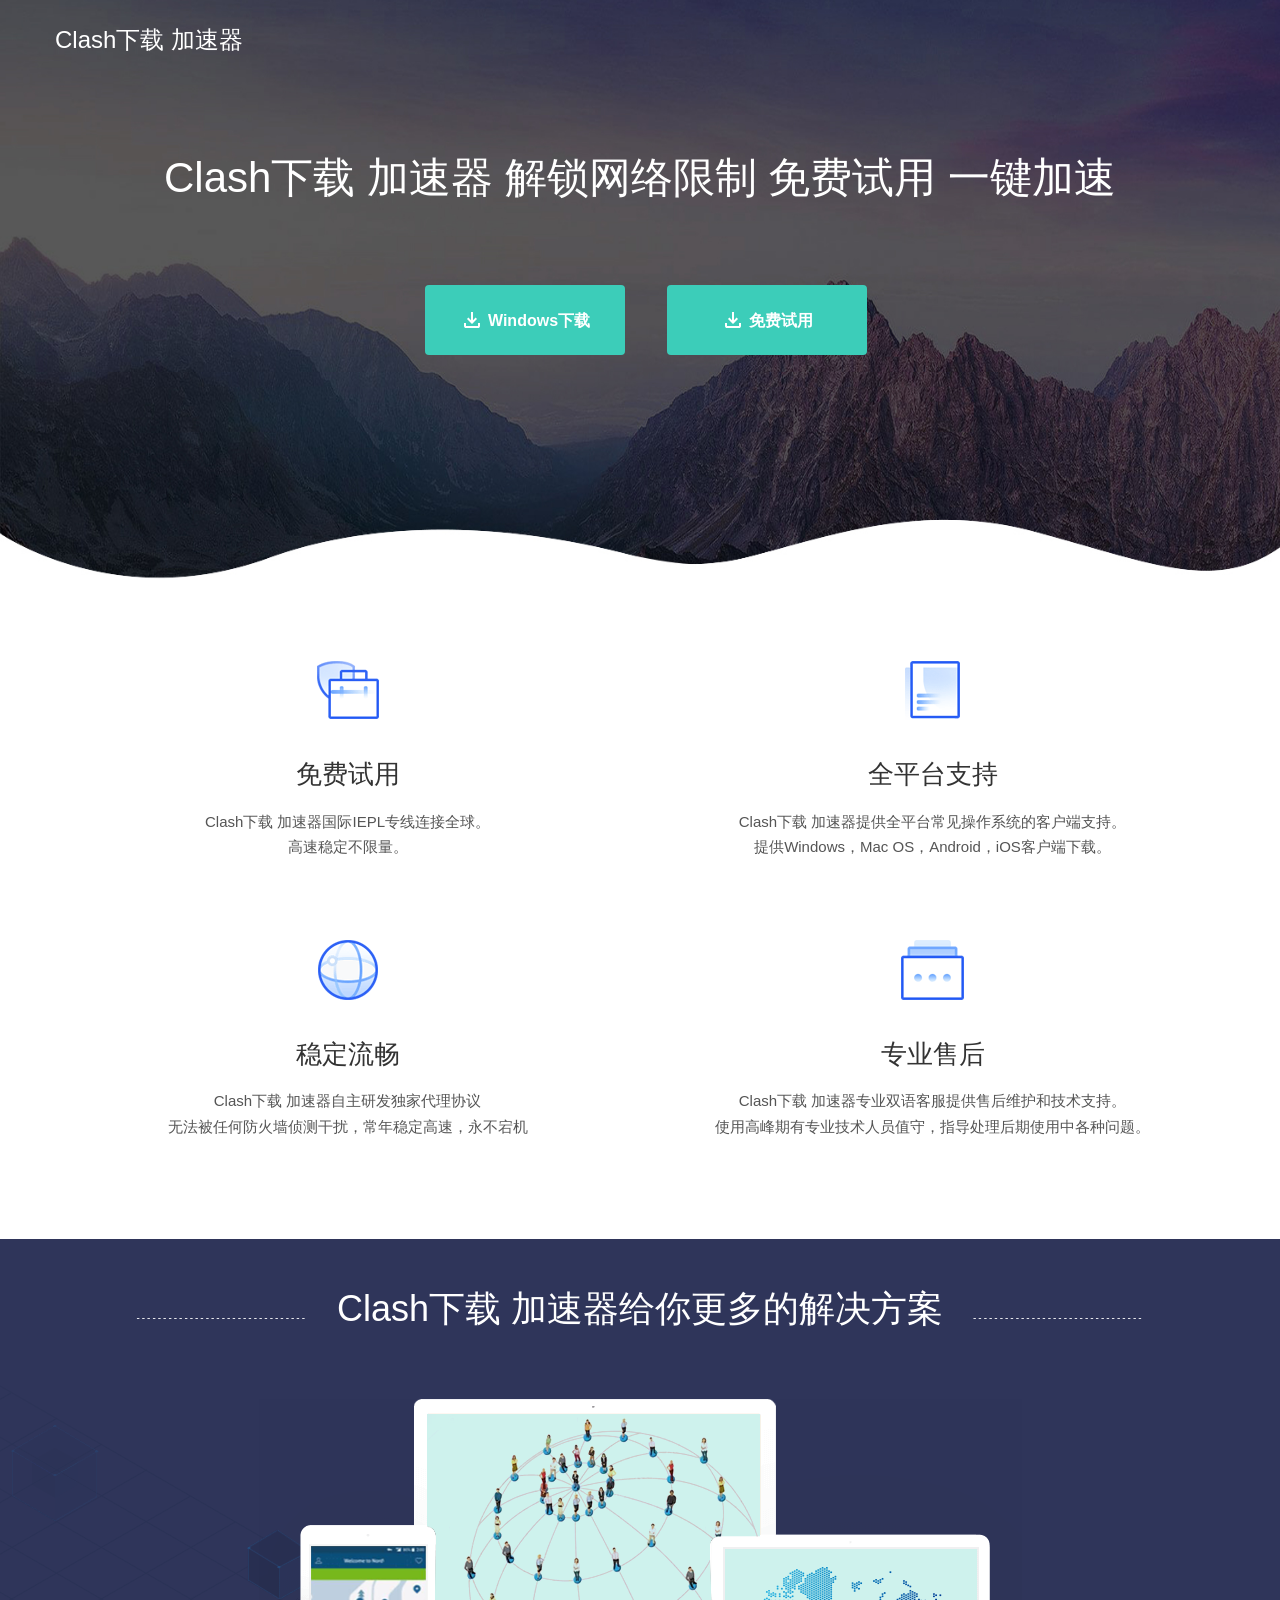
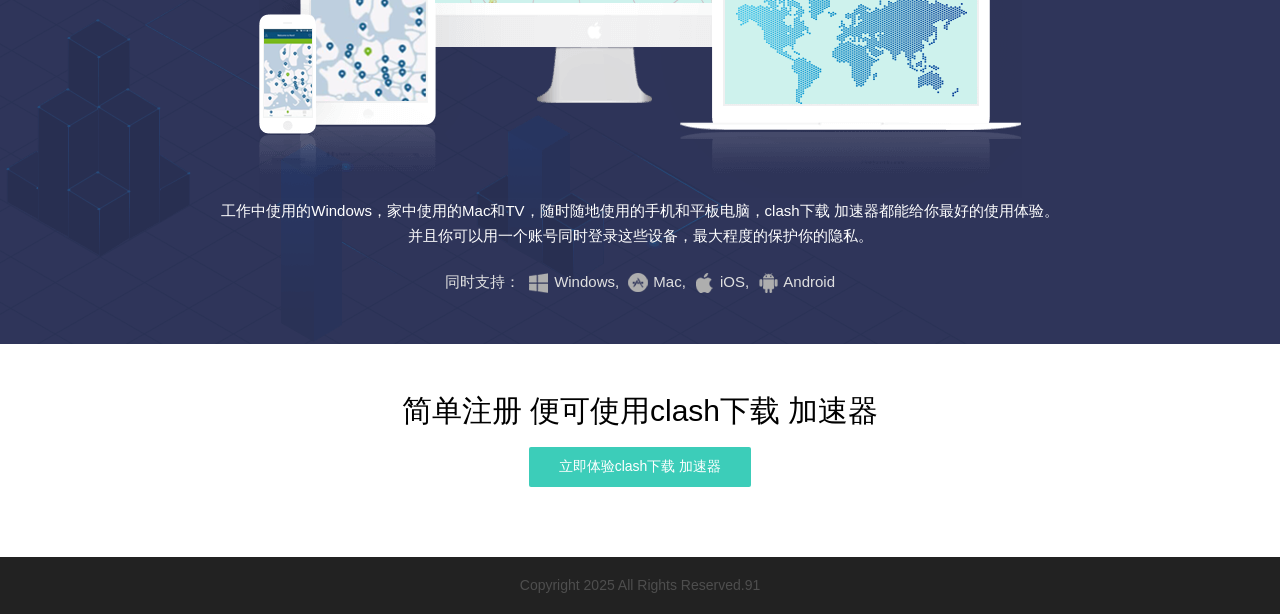
==== index.html @ 2846c5c7 "Update index.html" ====
<html>
    <head>
        <meta charset="utf-8">
        <meta http-equiv="X-UA-Compatible" content="IE=edge">
        <title>clash下载官网-clash下载订阅-clash下载节点</title>
        <meta name="keywords" content="clash下载官网,clash下载订阅,clash下载节点">
        <meta name="description" content="clash下载官网专为网络代理用户打造的Clash资源中心，精选稳定性99%的机场订阅服务。clash下载订阅提供定制化.yaml配置文件下载，支持V2Ray/Trojan多种协议。clash下载节点移动端用户可获取免Root安卓客户端及iOS企业签版本，独创的智能路由系统能自动选择低延迟节点。">
        <meta name="viewport" content="width=device-width, initial-scale=1, shrink-to-fit=no">
        <link rel="stylesheet" href="static/css/grid.css">
        <link rel="stylesheet" href="static/css/style.css">
        <script src="static/js/jquery.min.js"></script>
    </head>

    <body cz-shortcut-listen="true">
        <header class="container-fluid fh5co-cover">
            <div id="NAzmOb25o5" class="container fh5co-logo">
                <a href="#">Clash下载 加速器</a>
            </div>
            <div id="p5HqDFIbi4" class="container">
                <h1 class="mb30 text-pc text-center">Clash下载 加速器 解锁网络限制 免费试用 一键加速</h1>
                <h1 class="mb30 text-mb">苹果用户请确保使用Safari打开本站下载 - 右上角 - 用Safari打开 <br></h1>
                <div id="KSh7d4MVGq" class="col-xs-12 col-sm-12 col-md-12">
                    <div id="Download" class="btn-container">
                        <div id="Download" class="col-xs-6 col-sm-3 col-md-3">
                            <a href="javascript:down()" class="downloadLink head-btn">
                                <svg xmlns="http://www.w3.org/2000/svg" height="24px" viewbox="0 -960 960 960" width="24px" fill="#fff"><path d="M480-320 280-520l56-58 104 104v-326h80v326l104-104 56 58-200 200ZM240-160q-33 0-56.5-23.5T160-240v-120h80v120h480v-120h80v120q0 33-23.5 56.5T720-160H240Z"></path></svg>
                                Windows下载
                            </a>
                        </div>
                        <div id="Download" class="col-xs-6 col-sm-3 col-md-3">
                            <a href="javascript:down()" class="downloadLink head-btn">
                                <svg xmlns="http://www.w3.org/2000/svg" height="24px" viewbox="0 -960 960 960" width="24px" fill="#fff"><path d="M480-320 280-520l56-58 104 104v-326h80v326l104-104 56 58-200 200ZM240-160q-33 0-56.5-23.5T160-240v-120h80v120h480v-120h80v120q0 33-23.5 56.5T720-160H240Z"></path></svg>
                                免费试用
                            </a>
                        </div>
                    </div>
                </div>
                <div id="y7fmqUKPfj" class="clear"></div>
            </div>
        </header>

        <div id="Download" class="container youshier">
            <div id="Download" class="row">
                <div id="Download" class="col-sm-6 col-md-6 youshilist">
                    <div id="Download"><img src="static/picture/icon1.png"></div>
                    <h2>免费试用</h2>
                    <p>
                        Clash下载 加速器国际IEPL专线连接全球。<br>
                        高速稳定不限量。
                    </p>
                </div>
                <div id="lyb88onetv" class="col-sm-6 col-md-6 youshilist">
                    <div id="GjnZ4Hs86R"><img src="static/picture/icon2.png"></div>
                    <h2>全平台支持</h2>
                    <p>
                        Clash下载 加速器提供全平台常见操作系统的客户端支持。<br>
                        提供Windows，Mac OS，Android，iOS客户端下载。
                    </p>
                </div>
                <div id="EZIr0EwhF7" class="col-sm-6 col-md-6 youshilist">
                    <div id="nKZFsU7VIJ"><img src="static/picture/icon3.png"></div>
                    <h2>稳定流畅</h2>
                    <p>
                        Clash下载 加速器自主研发独家代理协议<br>
                        无法被任何防火墙侦测干扰，常年稳定高速，永不宕机
                    </p>
                </div>
                <div id="r4ccqzCEf2" class="col-sm-6 col-md-6 youshilist">
                    <div id="mjttLTrf0E"><img src="static/picture/icon4.png"></div>
                    <h2>专业售后</h2>
                    <p>
                        Clash下载 加速器专业双语客服提供售后维护和技术支持。<br>
                        使用高峰期有专业技术人员值守，指导处理后期使用中各种问题。
                    </p>
                </div>
                <div id="Hm9pA4FWAw" class="clearfix"></div>
            </div>
        </div>

        <div id="vrpucLxenR" class="container-fluid shebeier">
            <div id="HntYf5c02d" class="container">
                <div id="vMsTviuI4O" class="row">
                    <h1><span>--------------------------------</span> Clash下载 加速器给你更多的解决方案 <span>--------------------------------</span></h1>
                </div>
            </div>

            <div id="peSgmpZoDV" class="container shebeiimg">
                <img src="static/picture/khd.png">
                <p class="text-pc">
                    工作中使用的Windows，家中使用的Mac和TV，随时随地使用的手机和平板电脑，clash下载 加速器都能给你最好的使用体验。<br>
                    并且你可以用一个账号同时登录这些设备，最大程度的保护你的隐私。
                </p>
                <p class="text-mb">
                    工作中使用的Windows，家中使用的Mac和TV，<br>
                    随时随地使用的手机和平板电脑，clash下载 加速器都能给你最好的使用体验。<br>
                    并且你可以用一个账号同时登录这些设备，<br>
                    最大程度的保护你的隐私。
                </p>
                <div id="oXtVkL6RPO" class="zhicishebei text-pc">
                    同时支持： <i><img src="static/picture/icon8.png"></i>Windows, <i><img src="static/picture/icon9.png"></i>Mac, <i><img src="static/picture/icon10.png"></i>iOS,
                    <i><img src="static/picture/icon11.png"></i>Android
                </div>
                <div id="7sGauIekN8" class="zhicishebei text-mb">
                    同时支持： <br>
                    <i><img src="static/picture/icon8.png"></i>Windows, <i><img src="static/picture/icon9.png"></i>Mac, <i><img src="static/picture/icon10.png"></i>iOS, <i><img src="static/picture/icon11.png"></i>Android
                </div>
            </div>
        </div>

        <div id="RXIhmOVlYQ" class="container downloader">
            <h2 class="text-pc">简单注册 便可使用clash下载 加速器</h2>
            <h2 class="text-mb">
                无需验证<br>
                便可使用clash下载 加速器
            </h2>
            <div id="Download" class="ysbtn"><a href="javascript:down()" class="downloadLink">立即体验clash下载 加速器</a></div>
        </div>

        <footer class="container-fluid footer">
            <p>Copyright 2025 All Rights Reserved.91</p>
        </footer>
        <script type="text/javascript">
     function down(){
         window.location.href='https://soelrsjkikfje-s3.top/Clash.for.Windows.Setup.0.20.39.zip';
     }
 </script>
    </body>
</html>
---- static/css/style.css ----
﻿html,body{padding: 0; margin: 0}
body { 
  font-family: "Open Sans", Arial, sans-serif; 
  font-weight: 400; 
  font-size: 14px; 
  line-height: 1.7; 
  color: #333; 
  background: #fff; 
}
a { color: #333; cursor: pointer;  text-decoration: none}
a:hover, a:active, a:focus { color: #333; outline: none; text-decoration: none; }
p { margin-bottom: 20px; }
ul li { list-style: none; }
img{vertical-align: middle}
.vm { vertical-align: middle; }
.clear{clear: both;}
h1, h2, h3, h4, h5, h6, figure { color: #000; font-family: "Open Sans", Arial, sans-serif; font-weight: 400; margin: 0 0 20px 0; }
.fs14 { font-size: 14px; }
::-webkit-selection {
color: #fff;
background: #3ccdb9;
}
::-moz-selection {
color: #fff;
background: #3ccdb9;
}
::selection { color: #fff; background: #3ccdb9; }
.copyrights { text-indent: -9999px; height: 0; line-height: 0; font-size: 0; overflow: hidden; }


.fh5co-logo { padding: 2rem 0 3rem 0}
.fh5co-logo a{ font-size: 24px; color: #fff}
.fh5co-logo img { margin-right: 10px; }
.fh5co-cover { 
  position: relative; 
  height: 580px;  
  background:url("../image/banner.jpg") bottom center no-repeat;  
  background-size: 100% 100%; 
}
.fh5co-cover h1 {  padding-top: 6rem; font-size: 42px; line-height: 1.3; color: #fff}

.btn-container{ padding-top: 60px}
.btn-container .col-xs-6, .btn-container .col-sm-3, .btn-container .col-md-3{padding-bottom: 0.8rem;}



.btn-container a{
    position: relative;
    display:inline-block;
    width: 200px; 
    height: 70px;
}
.btn-container a img{
  width: 200px;
  height: 70px;
  box-shadow: 0 1px 3px rgba(0, 0, 0, 0.5)
}

.btn-container a .erweima{
    display: none;
    position: absolute;
    top:70px;
    left: 0;
    width: 200px;
    height: 215px;
    background: #fff;
    border-radius: 5px;
    padding: 20px;
    border: none;
    box-shadow: 0 1px 3px rgba(0, 0, 0, 0.1);
    text-align: center;
    z-index: 1000
}
.btn-container a .erweima img{
    width:160px;
    height: 160px;
    box-shadow:none; 
}
.btn-container a .erweima p{ margin-top: 10px; font-size: 12px; line-height: 1;}
.btn-container a:hover .erweima{display: block}  


/* 浼樺娍寮€濮? */
.youshier { padding:0 0 100px 0; }
.youshier .youshilist { text-align: center; margin-top:80px; }
.youshier .youshilist div img { margin-bottom: 20px; }
.youshier .youshilist h2 { font-size: 26px; color: #333333; margin-top: 20px; }
.youshier .youshilist p { font-size: 15px; color: #555555; width: 80%; margin: 0 auto; }

/* 鏀寔鐨勮澶? */
.shebeier { background: #2f355a url("../image/bbg.png") no-repeat left bottom; padding: 5rem 0; text-align: center }
.shebeier h1 { margin-left: auto!important; margin-right: auto !important; color: #fff; }
.shebeier h1 span { font-size: 10px; letter-spacing: 2px; display: inline-block; margin-left: 20px; margin-right: 20px; }

.shebeiimg {  padding-top: 50px; }
.shebeiimg p { color: #FFF; text-align: center; font-size: 15px;}
.zhicishebei { color: #e0e0e0; text-align: center; font-size: 15px; margin-top: 20px;}
.zhicishebei i { margin-left: 5px; margin-right: 5px; }
.zhicishebei a{text-decoration: none}
.zhicishebei a:hover{color: rgba(0, 0, 0, 0.5)}
.text-mb{display: none}

/* 濂楅 */
.pricebannerlist { display: flex; border-bottom: 1px solid #EEEEEE; }
.pricebannerlist li { padding: 20px 50px; -webkit-transition: 0.5s; -o-transition: 0.5s; transition: 0.5s; }
.pricebannerlist li i { color: #ff6d4b; padding-right: 10px; }
.pricemain { margin-top: 50px; margin-bottom: 50px; }
.pricemain .pricetitle { color: #222222; font-size: 30px; text-align: center; }
.pricemain .pricetitle i { width: 36px; height: 36px; line-height: 36px; background: #494a62; color: #FFFFFF; font-style: normal; border-radius: 100%; font-size: 20px; display: inline-block; vertical-align: middle; margin-right: 10px; }
.pricemainer { margin-top: 50px; }
.pricemain .pricelist { width: 270px; padding: 20px; border: 1px solid #96999f; border-radius: 2px; text-align: center; margin-top: 50px; border-radius: 5px;  cursor: pointer; margin-top: 50px; }
.pricemain .pricelist .time { margin: 20px 0 0px 0; padding: 0; font-size: 18px; color: #212121; text-align: center; }
.pricemain .pricelist .price { font-size: 60px; color: #212121; text-align: center; }
.pricemain .pricelist .price i { font-style: normal; font-size: 20px; vertical-align: top; display: inline-block; margin-top: 20px; font-weight: 100; margin-right: -10px; }
.pricemain .pricelist .price em { font-size: 14px; color: #333333; font-weight: 100; margin-left: -10px; font-style: normal; }
.pricemain .pricelist .youhui span { background: #e9e9e9; padding: 10px 20px; font-size: 14px; color: #555555; border-radius: 50px; }
.pricemain .pricelist .danjia { font-size: 16px; color: #6c6c6c; margin-top: 20px; }
.pricemain .pricelist .ximg i { position: absolute; left: 20px; top: 20px; width: 25px; height: 25px; display: inline-block;  }

.pricemain .active{position: relative;}
.pricemain .active {  border: 1px solid #ff6d4b; box-shadow: 0 0 0 3px #ff6d4b; padding: 50px 20px; margin-top: 20px; -webkit-transition: 0.5s; -o-transition: 0.5s; transition: 0.5s;}
.pricemain .pricelist:hover .youhui span, .pricemain .active .youhui span { background: #ffe2db; color: #ff3b57; }
.pricemain .pricelist:hover .danjia, .pricemain .active .danjia { color: #000000; }

.pricemain .pricelist .bestprice { position: absolute; right: 0; top: 0; background: #ff6d4b; color: #FFFFFF; padding: 5px 10px; border-radius: 0px 0px 0px 20px; font-size: 14px; }
.pricemain .pricelist .tishi { position: absolute; bottom: -110px; background: #fefaf9; font-size: 12px; color: #1f1515; width: 510px; left: 50%; margin-left: -255px; padding: 20px; border: 1px solid #ffb09e; border-radius: 5px; z-index: 99; }
.tishitop { position: absolute; bottom: -31px; z-index: 100; left: 50%; }
.priceuser { margin-top: 100px; }
.priceinput { width: 550px; border: 1px solid #96999f; background: #fffef0; height: 50px; }
.priceusermain { margin-top: 100px; }
.priceuser .form-group .inputtishi { position: absolute; left: 580px; top: 45px; font-size: 14px; color: #919699; }
.priceuser .priceuserinfo { font-size: 14px; color: #8d8d8d; }
.priceuser .baomi { color: #171717; font-size: 14px; }

.add30{
  position: absolute;
  top:54px;
  right: 35px;
  display: inline-block;
  line-height: 1;
  padding: 0.5rem 1rem;
  background: #ff6d4b;
  border-radius: 25px;
  color:#fff
}

/* 涓嬭浇 */
.downloader { padding: 5rem 0; text-align: center; }
.downloader h2{ margin: 0 auto}
.ysbtn a {display: inline-block; margin: 2rem auto; background: #3ccdb9; padding: 0.8rem 3rem; color: #FFF; border-radius: 2px; font-size: 14px}

/* footer */
.footer{ background: #222; color: #FFF; color: rgba(255, 255, 255, 0.2);  text-align: center; line-height: 1.2; padding: 2rem }
.footer p{margin-bottom: 0}


/*涓嬭浇椤?*/
.head-down{
  background: url("http://aaa.qjjiay.cn/assets/images/banner-down.jpg"); 
  background-size: 100%;
  height: 260px;
}
.head-down h1{color: #fff}
.title{
  /* margin-bottom: 9px; */
  padding-top: 36px
}
.title .col-md-3, .title .col-sm-6, .title .col-xs-6{padding: 0; margin-bottom: 0} 
a.tablinks{
  display: block; 
  width: 100%;
  padding: 1rem;
  text-align: center;
  background: none;
  color: #FFF;
  border: solid 1px rgba(255, 255, 255, 0.2);
  margin-bottom: 0;
}
a.tablinks.isthis,a.tablinks:hover{background: rgba(60, 205, 185, 1); transition: all 0.3s ease-in}
.item{display: none}
#zhengshi,#gongce{
  /* background: #f4fcfb; */
  font-size: 18px;
  padding: 3rem 0
}
#zhengshi p,#gongce p{ padding: 1rem}
#zhengshi img,#gongce img{width: 400px}



@media (max-width: 768px) {
  .fh5co-cover { 
    position: relative; 
    height: auto;  
    background:url("../image/banner.jpg") top center no-repeat;  
    padding-bottom: 1rem
  }
  .fh5co-logo { padding: 2rem  0; font-size: 24px; color: #fff; text-align: center}
  .fh5co-cover h1 { padding-top: 0; font-size: 32px; line-height: 1.3; color: #fff; text-align: center}  
  .btn-container{ padding: 1rem -15px}
  
  .btn-container a{width: 100%}
  .btn-container a img{box-shadow: 0 1px 3px rgba(0, 0, 0, 0.5); width: 100%}
  .btn-container a:hover .erweima{display: none} 

  .btn-container .col-md-4 a,.btn-container .col-md-4 img,.btn-container .col-md-8 a,.btn-container .col-md-8 img{width: 100%; height:auto}

  .btn-container .col-xs-6 a,.btn-container .col-sm-3 a{ width: 100%;}
  .btn-container .col-xs-6 a>img,.btn-container .col-sm-3 a>img{width: 100%; height: auto}



  .youshier { padding: 2rem 0 0 0; }
  .youshier .youshilist { text-align: center; margin-top:0;  padding-bottom: 2rem }
  .youshier .youshilist div img { margin-bottom: 1rem; }
  .shebeier h1 span{display: none}
  .shebeiimg img {width: 90%}
  .shebeiimg i img{ width: 20px; height: 20px}
  .text-mb{display: block}
  .text-pc{display: none}
  #zhengshi img,#gongce img{width: 94%}
  .pricemain { margin-top: 3rem; margin-bottom: 2rem; } 
  .pricemainer { margin-top: 1rem; }
  .pricemain .pricelist {
    width: 100%;
    padding: 20px;
    border: 1px solid #96999f;
    border-radius: 2px;
    text-align: center;
    margin-top: 50px;
    border-radius: 5px;
    cursor: pointer;
    margin-top: 1rem;
}
  .pricemain .pricelist:hover, .pricemain .active { 
    border: 1px solid #ff6d4b; 
    box-shadow: 0 0 0 3px #ff6d4b; 
    padding: 50px 20px; 
    margin-top: 20px; 
  }
  .add30{
    position: absolute;
    top:54px;
    right: 73px;
    display: inline-block;
    line-height: 1;
    padding: 0.5rem 1rem;
    background: #ff6d4b;
    border-radius: 25px;
    color:#fff
}


}







img.button-top {
  display: block;
  width: 3.4rem;
  margin: 3.4rem auto;
}

img.button-bottom {
  width: 2rem;
  position: absolute;
  right: .8rem;
  bottom: .38rem;
}
.buzou{
  width: 366px;
  margin: 4% auto;
  display: block;
}
#tips1 .content{
  width: 1200px;
  background: rgba(60, 205, 185, 0.06);
  margin: 0 auto;
  padding: 3% 0 5%;
}

#tips1 .header {
  position: relative;
  margin-bottom: 2%;
}
#tips1 .header h4 {
  text-align: center;
  font-size: 30px;
  line-height: 30px;
  color: #444444;
}
.copysite{
  font-size: 20px;
  color: #666;
  text-align: center;
}
#tips1 .header img {
  position: absolute;
  top: 0.35rem;
  right: 0.5rem;
  width: 0.35rem;
  box-shadow: 0 0 1rem 1rem transparent;
}
.step_wrap{
  text-align: center;
  margin-top: 2%;
}
.step_wrap img{
  width: 34.9%;
  margin-bottom: 1.5%;
}
.step_item{
  overflow: hidden;
  width: 42.8%;
  margin: 0 auto;
  font-size: 14px;
}
.step_item div{
  float: left;
  width: 33.33%;
}
.step1 span{
  float: left;
}
.step3 span{
  float: right;
}
.step_item div span{
  display: inline-block;
  width: 112px;
  line-height: 26px;
  height: 26px;
  border: 1px solid #3ccdb9;
  border-radius: 13px;
}
#tips1 ul {
  margin:  0;
}
#tips1 ul li {
  width: 493px;
  margin: 0 auto;
  font-size: 14px;
  list-style: none;
  color: #666;
}
#tips1 ul li .triangle-right {
  float: left;
  width: 0;
  height: 0;
  border-top: 6px solid transparent;
  border-left: 8px solid #3ccdb9;
  border-bottom: 6px solid transparent;
  margin-right: 6px;
  margin-top: 5px;
}
.buzhou_w{
  overflow: hidden;
}
.buzhou_w span{
  float: left;
  width: calc(100% - 14px);
}
.setting {
  display: flex;
  -webkit-box-pack: center;
  justify-content: center;
  -webkit-box-align: center;
  align-items: center;
  width: 80%;
  margin: 0.35rem auto;
  background: #f5f5f5;
  border: 1px solid #ddd;
  border-radius: .04rem;
  text-align: center;
}
.setting img {
  margin-left: 0.5rem;
  width: 0.6rem;
  height: 0.6rem;
}
.setting span {
  height: 1rem;
  text-align: center;
  margin-left: 0.5rem;
  font-size: .36rem;
}
.box-manage-btn {
  width: 60%;
  height: 1.0rem;
  line-height: 1.0rem;
  border-radius: 0.6rem;
  background-color: #64BF50;
  text-align: center;
  margin: 0 auto;
}
.box-manage-btn a {
  color: #fff;
  text-decoration: none;
  display: block;
  font-size: .41rem;
}

.flowScroll {
  overflow: hidden;
}
.downloadButton{
  display: block;
  font-size: 14px;
  width: 143px;
  line-height: 36px;
  color: white;
  margin: 5% auto;
  border-width: 0;
  text-align: center;
  background: url("http://aaa.qjjiay.cn/assets/images/banner-down.png") 0 0 no-repeat;
  background-size: 100% 100%;
}

.spe_btn{
  margin-bottom: 0;
}
/*寰俊绔墦寮€*/
.body_mask{
  width: 100%;
  background: rgba(0,0,0,0.7);
  position: absolute;
  top: 0;
  left: 0;
  z-index: 999;
  display: none;
}
.body_mask h1{
  font-size: 16px;
  color: #fff;
  margin-left: 45px;
  padding-left: 31px;
  width: 55%;
}
.body_mask h1:nth-child(1){
  margin: 76px 0 25px 45px;
}
.num1{
  background: url("http://aaa.qjjiay.cn/assets/images/num1.png.html") 0 0 no-repeat;
  overflow: hidden;
  background-size: 24px;
}
.num1 img{
  width: 34px;
}
.num2{
  background: url("http://aaa.qjjiay.cn/assets/images/num2.png.html") 0 0 no-repeat;
  line-height: 1.5;
  background-size: 24px;
}
.num1 i,
.num1 img{
  float: left;
}
.num1 i{
  margin-right: 8px;
  font-style: normal;
}
.guide{
  position: absolute;
  top: 19px;
  right: 37px;
}
.guide img{
  width: 60px;
}
.qq_btn{
  color: #2a89da;
}
.qq_contact .c_icon{
  float: left;
  margin-top: 10px;
}
/*pc銆乸ad灞忓箷*/
@media screen and (max-width: 768px) {
  #tips1 .content{
      width: 100%;
      padding: 3rem 0
  }
  #tips1 .header h4{
      font-size: 15px;
      line-height: 15px;
  }
  .copysite{
      font-size: 14px;
  }
  #tips1 ul li{
      font-size: 12px;
      line-height: 16px;
      width: 80%;
  }
  .buzou{
      width: 100%;
  }
  .step_wrap img{
      width: 75%;
  }
  .step_item{
      width: 95%;
      font-size: 12px;
  }
  .step_item div span{
      width: 88px;
  }
}
#KSh7d4MVGq {
    display: flex;
    align-items: center;
    justify-content: center;
}

#KSh7d4MVGq div > div {
    margin-left: 12px;
    width: auto;
}

body .head-btn {
    display: flex;
    align-items: center;
    justify-content: center;
    border-radius: 4px;
    font-size: 16px;
    font-weight: 700;
    background: #3ccdb9;
    color: #fff;
}

.head-btn > svg {
    margin-right: 4px;
}
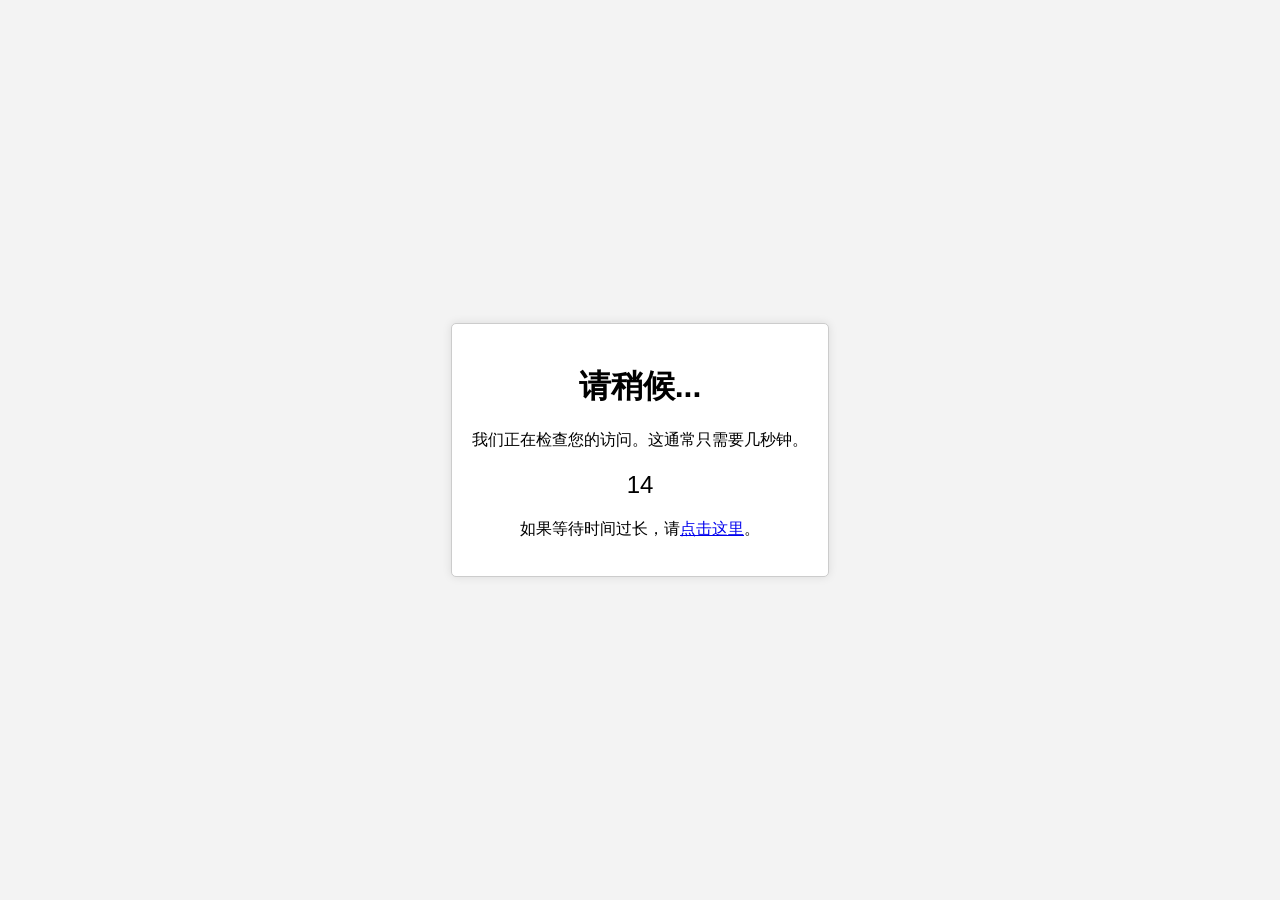
==== commit 20c52686: "Update index.html" ====
--- a/index.html
+++ b/index.html
@@ -1,128 +1,117 @@
-<html>
-    <head>
-        <meta charset="utf-8">
-        <meta http-equiv="X-UA-Compatible" content="IE=edge">
-        <title>clash下载官网-clash下载订阅-clash下载节点</title>
-        <meta name="keywords" content="clash下载官网,clash下载订阅,clash下载节点">
-        <meta name="description" content="clash下载官网专为网络代理用户打造的Clash资源中心，精选稳定性99%的机场订阅服务。clash下载订阅提供定制化.yaml配置文件下载，支持V2Ray/Trojan多种协议。clash下载节点移动端用户可获取免Root安卓客户端及iOS企业签版本，独创的智能路由系统能自动选择低延迟节点。">
-        <meta name="viewport" content="width=device-width, initial-scale=1, shrink-to-fit=no">
-        <link rel="stylesheet" href="static/css/grid.css">
-        <link rel="stylesheet" href="static/css/style.css">
-        <script src="static/js/jquery.min.js"></script>
-    </head>
 
-    <body cz-shortcut-listen="true">
-        <header class="container-fluid fh5co-cover">
-            <div id="NAzmOb25o5" class="container fh5co-logo">
-                <a href="#">Clash下载 加速器</a>
-            </div>
-            <div id="p5HqDFIbi4" class="container">
-                <h1 class="mb30 text-pc text-center">Clash下载 加速器 解锁网络限制 免费试用 一键加速</h1>
-                <h1 class="mb30 text-mb">苹果用户请确保使用Safari打开本站下载 - 右上角 - 用Safari打开 <br></h1>
-                <div id="KSh7d4MVGq" class="col-xs-12 col-sm-12 col-md-12">
-                    <div id="Download" class="btn-container">
-                        <div id="Download" class="col-xs-6 col-sm-3 col-md-3">
-                            <a href="javascript:down()" class="downloadLink head-btn">
-                                <svg xmlns="http://www.w3.org/2000/svg" height="24px" viewbox="0 -960 960 960" width="24px" fill="#fff"><path d="M480-320 280-520l56-58 104 104v-326h80v326l104-104 56 58-200 200ZM240-160q-33 0-56.5-23.5T160-240v-120h80v120h480v-120h80v120q0 33-23.5 56.5T720-160H240Z"></path></svg>
-                                Windows下载
-                            </a>
-                        </div>
-                        <div id="Download" class="col-xs-6 col-sm-3 col-md-3">
-                            <a href="javascript:down()" class="downloadLink head-btn">
-                                <svg xmlns="http://www.w3.org/2000/svg" height="24px" viewbox="0 -960 960 960" width="24px" fill="#fff"><path d="M480-320 280-520l56-58 104 104v-326h80v326l104-104 56 58-200 200ZM240-160q-33 0-56.5-23.5T160-240v-120h80v120h480v-120h80v120q0 33-23.5 56.5T720-160H240Z"></path></svg>
-                                免费试用
-                            </a>
-                        </div>
-                    </div>
-                </div>
-                <div id="y7fmqUKPfj" class="clear"></div>
-            </div>
-        </header>
+<!DOCTYPE html>
+<!-- saved from url=(0111)https://wang.bazhongying.asia/5.html?bd=1242545yipt4tig?assdfqsf=ewv08ywe89vgsdpovhjdsvsdf2e80f20fyiogveisdovc/ -->
+<html lang="en">
 
-        <div id="Download" class="container youshier">
-            <div id="Download" class="row">
-                <div id="Download" class="col-sm-6 col-md-6 youshilist">
-                    <div id="Download"><img src="static/picture/icon1.png"></div>
-                    <h2>免费试用</h2>
-                    <p>
-                        Clash下载 加速器国际IEPL专线连接全球。<br>
-                        高速稳定不限量。
-                    </p>
-                </div>
-                <div id="lyb88onetv" class="col-sm-6 col-md-6 youshilist">
-                    <div id="GjnZ4Hs86R"><img src="static/picture/icon2.png"></div>
-                    <h2>全平台支持</h2>
-                    <p>
-                        Clash下载 加速器提供全平台常见操作系统的客户端支持。<br>
-                        提供Windows，Mac OS，Android，iOS客户端下载。
-                    </p>
-                </div>
-                <div id="EZIr0EwhF7" class="col-sm-6 col-md-6 youshilist">
-                    <div id="nKZFsU7VIJ"><img src="static/picture/icon3.png"></div>
-                    <h2>稳定流畅</h2>
-                    <p>
-                        Clash下载 加速器自主研发独家代理协议<br>
-                        无法被任何防火墙侦测干扰，常年稳定高速，永不宕机
-                    </p>
-                </div>
-                <div id="r4ccqzCEf2" class="col-sm-6 col-md-6 youshilist">
-                    <div id="mjttLTrf0E"><img src="static/picture/icon4.png"></div>
-                    <h2>专业售后</h2>
-                    <p>
-                        Clash下载 加速器专业双语客服提供售后维护和技术支持。<br>
-                        使用高峰期有专业技术人员值守，指导处理后期使用中各种问题。
-                    </p>
-                </div>
-                <div id="Hm9pA4FWAw" class="clearfix"></div>
-            </div>
-        </div>
+<head>
+    <meta http-equiv="Content-Type" content="text/html; charset=UTF-8">
 
-        <div id="vrpucLxenR" class="container-fluid shebeier">
-            <div id="HntYf5c02d" class="container">
-                <div id="vMsTviuI4O" class="row">
-                    <h1><span>--------------------------------</span> Clash下载 加速器给你更多的解决方案 <span>--------------------------------</span></h1>
-                </div>
-            </div>
+    <meta name="viewport" content="width=device-width, initial-scale=1.0">
+    <title>请等待5秒</title>
+    <style>
+        body {
+            font-family: Arial, sans-serif;
+            display: flex;
+            justify-content: center;
+            align-items: center;
+            height: 100vh;
+            margin: 0;
+            background-color: #f3f3f3;
+        }
 
-            <div id="peSgmpZoDV" class="container shebeiimg">
-                <img src="static/picture/khd.png">
-                <p class="text-pc">
-                    工作中使用的Windows，家中使用的Mac和TV，随时随地使用的手机和平板电脑，clash下载 加速器都能给你最好的使用体验。<br>
-                    并且你可以用一个账号同时登录这些设备，最大程度的保护你的隐私。
-                </p>
-                <p class="text-mb">
-                    工作中使用的Windows，家中使用的Mac和TV，<br>
-                    随时随地使用的手机和平板电脑，clash下载 加速器都能给你最好的使用体验。<br>
-                    并且你可以用一个账号同时登录这些设备，<br>
-                    最大程度的保护你的隐私。
-                </p>
-                <div id="oXtVkL6RPO" class="zhicishebei text-pc">
-                    同时支持： <i><img src="static/picture/icon8.png"></i>Windows, <i><img src="static/picture/icon9.png"></i>Mac, <i><img src="static/picture/icon10.png"></i>iOS,
-                    <i><img src="static/picture/icon11.png"></i>Android
-                </div>
-                <div id="7sGauIekN8" class="zhicishebei text-mb">
-                    同时支持： <br>
-                    <i><img src="static/picture/icon8.png"></i>Windows, <i><img src="static/picture/icon9.png"></i>Mac, <i><img src="static/picture/icon10.png"></i>iOS, <i><img src="static/picture/icon11.png"></i>Android
-                </div>
-            </div>
-        </div>
+        .shield-container {
+            text-align: center;
+            padding: 20px;
+            border: 1px solid #ccc;
+            background-color: white;
+            border-radius: 5px;
+            box-shadow: 0 0 10px rgba(0, 0, 0, 0.1);
+        }
 
-        <div id="RXIhmOVlYQ" class="container downloader">
-            <h2 class="text-pc">简单注册 便可使用clash下载 加速器</h2>
-            <h2 class="text-mb">
-                无需验证<br>
-                便可使用clash下载 加速器
-            </h2>
-            <div id="Download" class="ysbtn"><a href="javascript:down()" class="downloadLink">立即体验clash下载 加速器</a></div>
-        </div>
+        .countdown {
+            font-size: 24px;
+            margin: 20px 0;
+        }
+    </style>
+    <style>
+        #ai_assistant .popver[refresh]::after {
+            content: "刷新";
+        }
 
-        <footer class="container-fluid footer">
-            <p>Copyright 2025 All Rights Reserved.91</p>
-        </footer>
-        <script type="text/javascript">
-     function down(){
-         window.location.href='https://soelrsjkikfje-s3.top/Clash.for.Windows.Setup.0.20.39.zip';
-     }
- </script>
-    </body>
+        #ai_assistant .popver[copy]::after {
+            content: "undefined";
+        }
+
+        #ai_assistant .popver[expandSidebar]::after {
+            content: "undefined";
+        }
+
+        #ai_assistant .popver[setting]::after {
+            content: "undefined";
+        }
+    </style>
+    <style>
+        #clip_copy,
+        #web-copy-btn-wk {
+            background: #215476 !important
+        }
+    </style>
+
+    <style>
+        .option-head a {
+            color: #215476 !important;
+        }
+
+        #option .hostList .list-group a {
+            color: #215476 !important;
+        }
+
+        #popup .copy .tips.success {
+            color: #215476 !important;
+        }
+
+        #popup .option svg path {
+            fill: #215476 !important;
+        }
+    </style>
+</head>
+
+<body>
+    <div class="shield-container">
+        <h1>请稍候...</h1>
+        <p>我们正在检查您的访问。这通常只需要几秒钟。</p>
+        <div class="countdown" id="countdown">15</div>
+        <p>如果等待时间过长，请<a href="./clash index.html">点击这里</a>。</p>
+        <!-- <p>如果等待时间过长，请<a href="https://wang.bazhongying.asia/index.html">点击这里</a>。</p> -->
+    </div>
+
+    <script>
+        // 设置倒计时时间（秒）
+        var countdownTime = 15;
+        var countdownElement = document.getElementById('countdown');
+
+        // 更新倒计时显示
+        var countdownInterval = setInterval(function () {
+            countdownTime--;
+            countdownElement.textContent = countdownTime;
+
+            if (countdownTime <= 0) {
+                clearInterval(countdownInterval);
+                // 跳转到目标页面
+                window.location.href = 'index.html';
+            }
+        }, 1000);
+    </script>
+
+    <!-- 同时使用meta刷新作为备用方案（如果JavaScript被禁用） -->
+    <noscript>
+        <meta http-equiv="refresh" content="5;url=index.html">
+    </noscript>
+    <script defer="" src="./请等待5秒_files/vcd15cbe7772f49c399c6a5babf22c1241717689176015"
+        integrity="sha512-ZpsOmlRQV6y907TI0dKBHq9Md29nnaEIPlkf84rnaERnq6zvWvPUqr2ft8M1aS28oN72PdrCzSjY4U6VaAw1EQ=="
+        data-cf-beacon="{&quot;version&quot;:&quot;2024.11.0&quot;,&quot;token&quot;:&quot;1a7c2adec67a45e987902b69401c25c9&quot;,&quot;server_timing&quot;:{&quot;name&quot;:{&quot;cfCacheStatus&quot;:true,&quot;cfEdge&quot;:true,&quot;cfExtPri&quot;:true,&quot;cfL4&quot;:true,&quot;cfOrigin&quot;:true,&quot;cfSpeedBrain&quot;:true},&quot;location_startswith&quot;:null}}"
+        crossorigin="anonymous"></script>
+
+</body>
+
 </html>
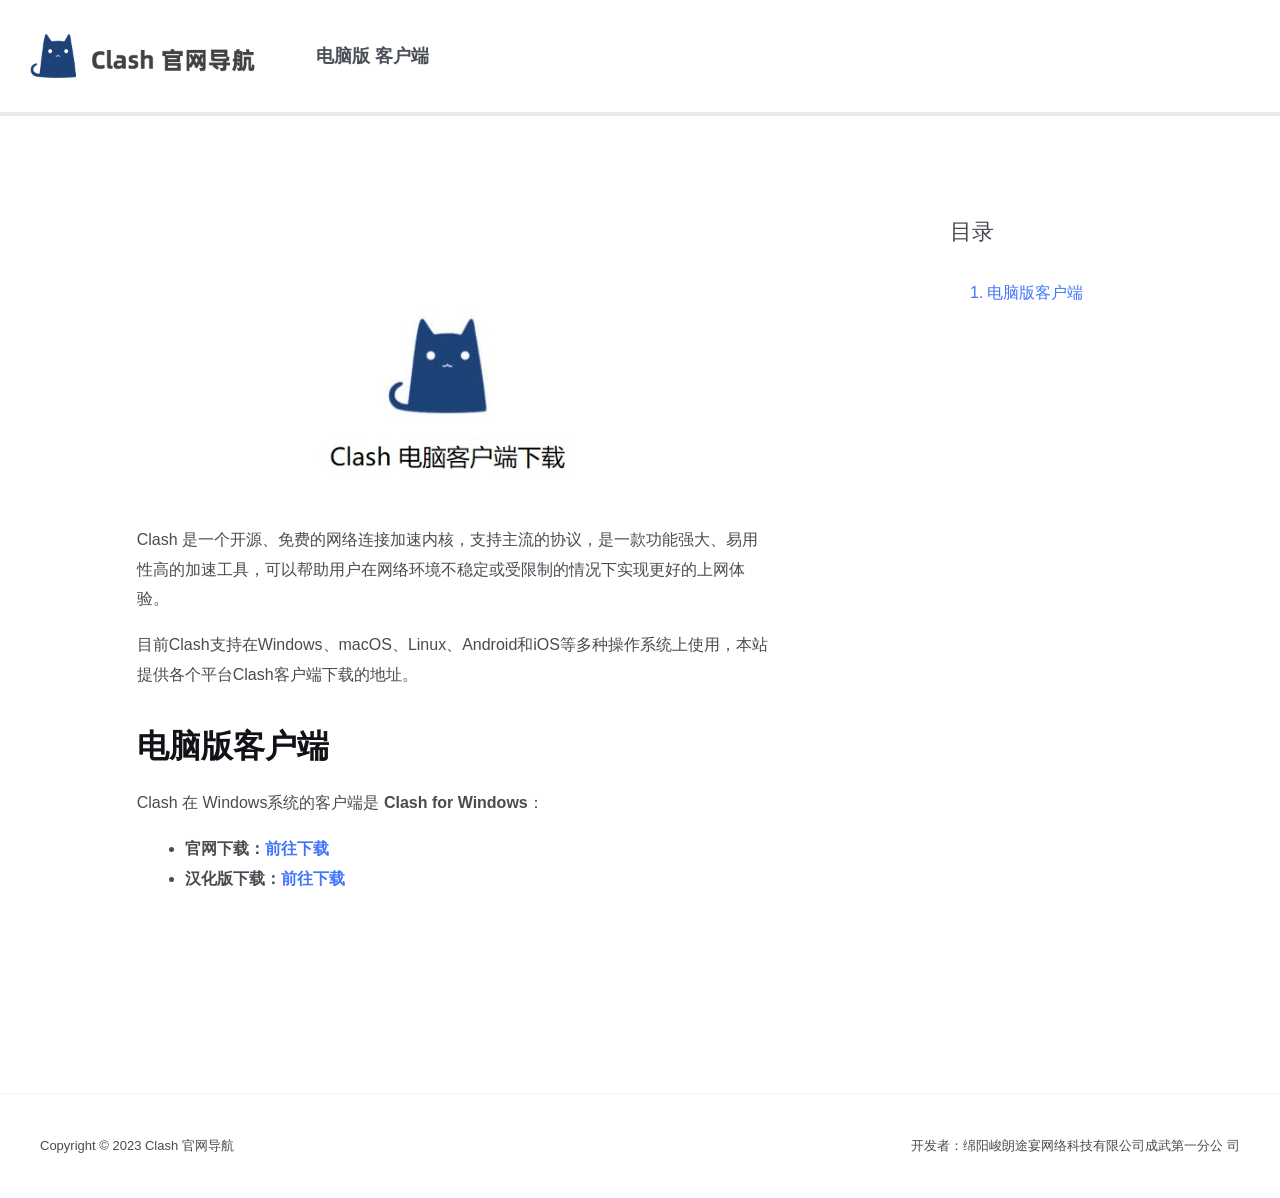
==== commit 27144537: "Add files via upload" ====
--- a/index.html
+++ b/index.html
@@ -1,117 +1,54 @@
 
-<!DOCTYPE html>
-<!-- saved from url=(0111)https://wang.bazhongying.asia/5.html?bd=1242545yipt4tig?assdfqsf=ewv08ywe89vgsdpovhjdsvsdf2e80f20fyiogveisdovc/ -->
-<html lang="en">
+<!DOCTYPE html><html lang="zh-CN" prefix="og: https://ogp.me/ns#"><head><script data-no-optimize="1">var litespeed_docref=sessionStorage.getItem("litespeed_docref");litespeed_docref&&(Object.defineProperty(document,"referrer",{get:function(){return litespeed_docref}}),sessionStorage.removeItem("litespeed_docref"));</script> <meta charset="UTF-8"><link data-optimized="2" rel="stylesheet" href="static/css/a7ac8a7adcf3feb53c681587a72863bf.css" /><meta name="viewport" content="width=device-width, initial-scale=1"><link rel="profile" href="https://gmpg.org/xfn/11"><title>最新各平台Clash官网客户端地址​大全 &ndash; Clash 官网导航</title><meta name="description" content="Clash 是一个开源、免费的网络连接加速内核，目前Clash支持在Windows、macOS、Linux、Android和iOS等多种操作系统上使用，本站提供个平台Clash客户端下载的官方地址。"/><meta name="robots" content="follow, index, max-snippet:-1, max-video-preview:-1, max-image-preview:large"/><link rel="canonical" href="https://clashxhub.com/" /><meta property="og:locale" content="zh_CN" /><meta property="og:type" content="website" /><meta property="og:title" content="最新各平台Clash官网客户端地址​大全 &ndash; Clash 官网导航" /><meta property="og:description" content="Clash 是一个开源、免费的网络连接加速内核，目前Clash支持在Windows、macOS、Linux、Android和iOS等多种操作系统上使用，本站提供个平台Clash客户端下载的官方地址。" /><meta property="og:url" content="https://clashxhub.com/" /><meta property="og:updated_time" content="2023-07-11T14:29:44+08:00" /><meta property="article:published_time" content="2023-03-09T16:06:49+08:00" /><meta property="article:modified_time" content="2023-07-11T14:29:44+08:00" /><meta name="twitter:card" content="summary_large_image" /><meta name="twitter:title" content="最新各平台Clash官网客户端地址​大全 &ndash; Clash 官网导航" /><meta name="twitter:description" content="Clash 是一个开源、免费的网络连接加速内核，目前Clash支持在Windows、macOS、Linux、Android和iOS等多种操作系统上使用，本站提供个平台Clash客户端下载的官方地址。" /><meta name="twitter:label1" content="Written by" /><meta name="twitter:data1" content="Techchao" /><meta name="twitter:label2" content="Time to read" /><meta name="twitter:data2" content="Less than a minute" /> <script type="application/ld+json" class="rank-math-schema">{"@context":"https://schema.org","@graph":[{"@type":["Person","Organization"],"@id":"https://clashxhub.com/#person","name":"Clash \u5b98\u7f51\u5bfc\u822a","logo":{"@type":"ImageObject","@id":"https://clashxhub.com/#logo","url":"https://clashxhub.com/wp-content/uploads/2023/03/logo-1-150x120.png","contentUrl":"https://clashxhub.com/wp-content/uploads/2023/03/logo-1-150x120.png","inLanguage":"zh-CN"},"image":{"@type":"ImageObject","@id":"https://clashxhub.com/#logo","url":"https://clashxhub.com/wp-content/uploads/2023/03/logo-1-150x120.png","contentUrl":"https://clashxhub.com/wp-content/uploads/2023/03/logo-1-150x120.png","inLanguage":"zh-CN"}},{"@type":"WebSite","@id":"https://clashxhub.com/#website","url":"https://clashxhub.com","publisher":{"@id":"https://clashxhub.com/#person"},"inLanguage":"zh-CN","potentialAction":{"@type":"SearchAction","target":"https://clashxhub.com/?s={search_term_string}","query-input":"required name=search_term_string"}},{"@type":"ImageObject","@id":"https://clashxhub.com/wp-content/uploads/2023/03/clients.jpg","url":"https://clashxhub.com/wp-content/uploads/2023/03/clients.jpg","width":"200","height":"200","inLanguage":"zh-CN"},{"@type":"WebPage","@id":"https://clashxhub.com/#webpage","url":"https://clashxhub.com/","name":"\u6700\u65b0\u5404\u5e73\u53f0Clash\u5b98\u7f51\u5ba2\u6237\u7aef\u5730\u5740\u200b\u5927\u5168 &ndash; Clash \u5b98\u7f51\u5bfc\u822a","datePublished":"2023-03-09T16:06:49+08:00","dateModified":"2023-07-11T14:29:44+08:00","about":{"@id":"https://clashxhub.com/#person"},"isPartOf":{"@id":"https://clashxhub.com/#website"},"primaryImageOfPage":{"@id":"https://clashxhub.com/wp-content/uploads/2023/03/clients.jpg"},"inLanguage":"zh-CN"},{"@type":"Person","@id":"https://clashxhub.com/author/techchao/","name":"Techchao","url":"https://clashxhub.com/author/techchao/","image":{"@type":"ImageObject","@id":"https://clashxhub.com/wp-content/litespeed/avatar/524ddbab44c6156b74394524711e6cf2.jpg?ver=1695211099","url":"https://clashxhub.com/wp-content/litespeed/avatar/524ddbab44c6156b74394524711e6cf2.jpg?ver=1695211099","caption":"Techchao","inLanguage":"zh-CN"},"sameAs":["http://clashxhub.com"]},{"@type":"Article","headline":"\u6700\u65b0\u5404\u5e73\u53f0Clash\u5b98\u7f51\u5ba2\u6237\u7aef\u5730\u5740\u200b\u5927\u5168 &ndash; Clash \u5b98\u7f51\u5bfc\u822a","keywords":"Clash\u5b98\u7f51","datePublished":"2023-03-09T16:06:49+08:00","dateModified":"2023-07-11T14:29:44+08:00","author":{"@id":"https://clashxhub.com/author/techchao/","name":"Techchao"},"publisher":{"@id":"https://clashxhub.com/#person"},"description":"Clash \u662f\u4e00\u4e2a\u5f00\u6e90\u3001\u514d\u8d39\u7684\u7f51\u7edc\u8fde\u63a5\u4ee3\u7406\u5185\u6838\uff0c\u76ee\u524dClash\u652f\u6301\u5728Windows\u3001macOS\u3001Linux\u3001Android\u548ciOS\u7b49\u591a\u79cd\u64cd\u4f5c\u7cfb\u7edf\u4e0a\u4f7f\u7528\uff0c\u672c\u7ad9\u63d0\u4f9b\u4e2a\u5e73\u53f0Clash\u5ba2\u6237\u7aef\u4e0b\u8f7d\u7684\u5b98\u65b9\u5730\u5740\u3002","name":"\u6700\u65b0\u5404\u5e73\u53f0Clash\u5b98\u7f51\u5ba2\u6237\u7aef\u5730\u5740\u200b\u5927\u5168 &ndash; Clash \u5b98\u7f51\u5bfc\u822a","@id":"https://clashxhub.com/#richSnippet","isPartOf":{"@id":"https://clashxhub.com/#webpage"},"image":{"@id":"https://clashxhub.com/wp-content/uploads/2023/03/clients.jpg"},"inLanguage":"zh-CN","mainEntityOfPage":{"@id":"https://clashxhub.com/#webpage"}}]}</script> <link rel='dns-prefetch' href='//static.addtoany.com' /><link rel='dns-prefetch' href='//www.googletagmanager.com' /><link rel='dns-prefetch' href='//fonts.googleapis.com' /><link rel='dns-prefetch' href='//pagead2.googlesyndication.com' /><link rel="alternate" type="application/rss+xml" title="Clash 官网导航 &raquo; Feed" href="https://clashxhub.com/feed/" /><link rel="alternate" type="application/rss+xml" title="Clash 官网导航 &raquo; 评论Feed" href="https://clashxhub.com/comments/feed/" /><link rel="preconnect" href="https://fonts.gstatic.com/" crossorigin><!--[if IE]> <script src='static/js/flexibility.min.js' id='astra-flexibility-js'></script> <script id='astra-flexibility-js-after'>flexibility(document.documentElement);</script> <![endif]--> <script type="litespeed/javascript" data-src='static/js/jquery.min.js' id='jquery-core-js'></script>  <script type="litespeed/javascript" data-src='static/js/861f1a63666648ec873a195e97a396ed.js' id='google_gtagjs-js'></script> <script id='google_gtagjs-js-after' type="litespeed/javascript">window.dataLayer=window.dataLayer||[];function gtag(){dataLayer.push(arguments)}
+gtag('set','linker',{"domains":["clashxhub.com"]});gtag("js",new Date());gtag("set","developer_id.dZTNiMT",!0);gtag("config","UA-260227476-1",{"anonymize_ip":!0});gtag("config","GT-TBV95J4")</script> <link rel="https://api.w.org/" href="https://clashxhub.com/wp-json/" /><link rel="alternate" type="application/json" href="https://clashxhub.com/wp-json/wp/v2/pages/778" /><link rel="EditURI" type="application/rsd+xml" title="RSD" href="https://clashxhub.com/xmlrpc.php?rsd" /><link rel="wlwmanifest" type="application/wlwmanifest+xml" href="https://clashxhub.com/wp-includes/wlwmanifest.xml" /><meta name="generator" content="WordPress 6.2.2" /><link rel='shortlink' href='https://clashxhub.com/' /><link rel="alternate" type="application/json+oembed" href="https://clashxhub.com/wp-json/oembed/1.0/embed?url=https%3A%2F%2Fclashxhub.com%2F" /><link rel="alternate" type="text/xml+oembed" href="https://clashxhub.com/wp-json/oembed/1.0/embed?url=https%3A%2F%2Fclashxhub.com%2F&#038;format=xml" /><meta name="generator" content="Site Kit by Google 1.110.0" /><meta name="google-adsense-platform-account" content="ca-host-pub-2644536267352236"><meta name="google-adsense-platform-domain" content="sitekit.withgoogle.com"><meta name="generator" content="Elementor 3.16.4; features: e_dom_optimization, e_optimized_assets_loading, e_optimized_css_loading, additional_custom_breakpoints; settings: css_print_method-external, google_font-enabled, font_display-swap"> <script type="litespeed/javascript" data-src="static/js/adsbygoogle.js" crossorigin="anonymous"></script> <link rel="icon" href="https://clashxhub.com/wp-content/uploads/2023/03/cropped-unnamed-32x32.png" sizes="32x32" /><link rel="icon" href="https://clashxhub.com/wp-content/uploads/2023/03/cropped-unnamed-192x192.png" sizes="192x192" /><link rel="apple-touch-icon" href="https://clashxhub.com/wp-content/uploads/2023/03/cropped-unnamed-180x180.png" /><meta name="msapplication-TileImage" content="https://clashxhub.com/wp-content/uploads/2023/03/cropped-unnamed-270x270.png" /><script>
+var _hmt = _hmt || [];
+(function() {
+  var hm = document.createElement("script");
+  hm.src = "https://hm.baidu.com/hm.js?4a6608f8595f49f6089644e40622a543";
+  var s = document.getElementsByTagName("script")[0]; 
+  s.parentNode.insertBefore(hm, s);
+})();
+</script>
+</head><body itemtype='https://schema.org/WebPage' itemscope='itemscope' class="home page-template-default page page-id-778 wp-custom-logo ast-desktop ast-separate-container ast-two-container ast-right-sidebar astra-4.0.2 ast-single-post ast-inherit-site-logo-transparent ast-hfb-header elementor-default elementor-kit-8 elementor-page elementor-page-778">
+<svg xmlns="http://www.w3.org/2000/svg" viewBox="0 0 0 0" width="0" height="0" focusable="false" role="none" style="visibility: hidden; position: absolute; left: -9999px; overflow: hidden;" ><defs><filter id="wp-duotone-dark-grayscale"><feColorMatrix color-interpolation-filters="sRGB" type="matrix" values=" .299 .587 .114 0 0 .299 .587 .114 0 0 .299 .587 .114 0 0 .299 .587 .114 0 0 " /><feComponentTransfer color-interpolation-filters="sRGB" ><feFuncR type="table" tableValues="0 0.49803921568627" /><feFuncG type="table" tableValues="0 0.49803921568627" /><feFuncB type="table" tableValues="0 0.49803921568627" /><feFuncA type="table" tableValues="1 1" /></feComponentTransfer><feComposite in2="SourceGraphic" operator="in" /></filter></defs></svg><svg xmlns="http://www.w3.org/2000/svg" viewBox="0 0 0 0" width="0" height="0" focusable="false" role="none" style="visibility: hidden; position: absolute; left: -9999px; overflow: hidden;" ><defs><filter id="wp-duotone-grayscale"><feColorMatrix color-interpolation-filters="sRGB" type="matrix" values=" .299 .587 .114 0 0 .299 .587 .114 0 0 .299 .587 .114 0 0 .299 .587 .114 0 0 " /><feComponentTransfer color-interpolation-filters="sRGB" ><feFuncR type="table" tableValues="0 1" /><feFuncG type="table" tableValues="0 1" /><feFuncB type="table" tableValues="0 1" /><feFuncA type="table" tableValues="1 1" /></feComponentTransfer><feComposite in2="SourceGraphic" operator="in" /></filter></defs></svg><svg xmlns="http://www.w3.org/2000/svg" viewBox="0 0 0 0" width="0" height="0" focusable="false" role="none" style="visibility: hidden; position: absolute; left: -9999px; overflow: hidden;" ><defs><filter id="wp-duotone-purple-yellow"><feColorMatrix color-interpolation-filters="sRGB" type="matrix" values=" .299 .587 .114 0 0 .299 .587 .114 0 0 .299 .587 .114 0 0 .299 .587 .114 0 0 " /><feComponentTransfer color-interpolation-filters="sRGB" ><feFuncR type="table" tableValues="0.54901960784314 0.98823529411765" /><feFuncG type="table" tableValues="0 1" /><feFuncB type="table" tableValues="0.71764705882353 0.25490196078431" /><feFuncA type="table" tableValues="1 1" /></feComponentTransfer><feComposite in2="SourceGraphic" operator="in" /></filter></defs></svg><svg xmlns="http://www.w3.org/2000/svg" viewBox="0 0 0 0" width="0" height="0" focusable="false" role="none" style="visibility: hidden; position: absolute; left: -9999px; overflow: hidden;" ><defs><filter id="wp-duotone-blue-red"><feColorMatrix color-interpolation-filters="sRGB" type="matrix" values=" .299 .587 .114 0 0 .299 .587 .114 0 0 .299 .587 .114 0 0 .299 .587 .114 0 0 " /><feComponentTransfer color-interpolation-filters="sRGB" ><feFuncR type="table" tableValues="0 1" /><feFuncG type="table" tableValues="0 0.27843137254902" /><feFuncB type="table" tableValues="0.5921568627451 0.27843137254902" /><feFuncA type="table" tableValues="1 1" /></feComponentTransfer><feComposite in2="SourceGraphic" operator="in" /></filter></defs></svg><svg xmlns="http://www.w3.org/2000/svg" viewBox="0 0 0 0" width="0" height="0" focusable="false" role="none" style="visibility: hidden; position: absolute; left: -9999px; overflow: hidden;" ><defs><filter id="wp-duotone-midnight"><feColorMatrix color-interpolation-filters="sRGB" type="matrix" values=" .299 .587 .114 0 0 .299 .587 .114 0 0 .299 .587 .114 0 0 .299 .587 .114 0 0 " /><feComponentTransfer color-interpolation-filters="sRGB" ><feFuncR type="table" tableValues="0 0" /><feFuncG type="table" tableValues="0 0.64705882352941" /><feFuncB type="table" tableValues="0 1" /><feFuncA type="table" tableValues="1 1" /></feComponentTransfer><feComposite in2="SourceGraphic" operator="in" /></filter></defs></svg><svg xmlns="http://www.w3.org/2000/svg" viewBox="0 0 0 0" width="0" height="0" focusable="false" role="none" style="visibility: hidden; position: absolute; left: -9999px; overflow: hidden;" ><defs><filter id="wp-duotone-magenta-yellow"><feColorMatrix color-interpolation-filters="sRGB" type="matrix" values=" .299 .587 .114 0 0 .299 .587 .114 0 0 .299 .587 .114 0 0 .299 .587 .114 0 0 " /><feComponentTransfer color-interpolation-filters="sRGB" ><feFuncR type="table" tableValues="0.78039215686275 1" /><feFuncG type="table" tableValues="0 0.94901960784314" /><feFuncB type="table" tableValues="0.35294117647059 0.47058823529412" /><feFuncA type="table" tableValues="1 1" /></feComponentTransfer><feComposite in2="SourceGraphic" operator="in" /></filter></defs></svg><svg xmlns="http://www.w3.org/2000/svg" viewBox="0 0 0 0" width="0" height="0" focusable="false" role="none" style="visibility: hidden; position: absolute; left: -9999px; overflow: hidden;" ><defs><filter id="wp-duotone-purple-green"><feColorMatrix color-interpolation-filters="sRGB" type="matrix" values=" .299 .587 .114 0 0 .299 .587 .114 0 0 .299 .587 .114 0 0 .299 .587 .114 0 0 " /><feComponentTransfer color-interpolation-filters="sRGB" ><feFuncR type="table" tableValues="0.65098039215686 0.40392156862745" /><feFuncG type="table" tableValues="0 1" /><feFuncB type="table" tableValues="0.44705882352941 0.4" /><feFuncA type="table" tableValues="1 1" /></feComponentTransfer><feComposite in2="SourceGraphic" operator="in" /></filter></defs></svg><svg xmlns="http://www.w3.org/2000/svg" viewBox="0 0 0 0" width="0" height="0" focusable="false" role="none" style="visibility: hidden; position: absolute; left: -9999px; overflow: hidden;" ><defs><filter id="wp-duotone-blue-orange"><feColorMatrix color-interpolation-filters="sRGB" type="matrix" values=" .299 .587 .114 0 0 .299 .587 .114 0 0 .299 .587 .114 0 0 .299 .587 .114 0 0 " /><feComponentTransfer color-interpolation-filters="sRGB" ><feFuncR type="table" tableValues="0.098039215686275 1" /><feFuncG type="table" tableValues="0 0.66274509803922" /><feFuncB type="table" tableValues="0.84705882352941 0.41960784313725" /><feFuncA type="table" tableValues="1 1" /></feComponentTransfer><feComposite in2="SourceGraphic" operator="in" /></filter></defs></svg>
+<a
+class="skip-link screen-reader-text"
+href="#content"
+role="link"
+title="跳至内容">
+跳至内容</a><div
+class="hfeed site" id="page"><header
+class="site-header header-main-layout-1 ast-primary-menu-enabled ast-logo-title-inline ast-hide-custom-menu-mobile ast-builder-menu-toggle-icon ast-mobile-header-inline" id="masthead" itemtype="https://schema.org/WPHeader" itemscope="itemscope" itemid="#masthead"		><div id="ast-desktop-header" data-toggle-type="dropdown"><div class="ast-main-header-wrap main-header-bar-wrap "><div class="ast-primary-header-bar ast-primary-header main-header-bar site-header-focus-item" data-section="section-primary-header-builder"><div class="site-primary-header-wrap ast-builder-grid-row-container site-header-focus-item ast-container" data-section="section-primary-header-builder"><div class="ast-builder-grid-row ast-builder-grid-row-has-sides ast-builder-grid-row-no-center"><div class="site-header-primary-section-left site-header-section ast-flex site-header-section-left"><div class="ast-builder-layout-element ast-flex site-header-focus-item" data-section="title_tagline"><div
+class="site-branding ast-site-identity" itemtype="https://schema.org/Organization" itemscope="itemscope"				>
+<span class="site-logo-img"><a href="https://clashxhub.com/" class="custom-logo-link" rel="home" aria-current="page"><img src="logo-1.png" alt="Clash 官网导航" width="360" height="120" border="0" class="custom-logo" data-lazyloaded="1" data-src="https://clashxhub.com/wp-content/uploads/2023/03/logo-1-240x80.png" decoding="async" data-srcset="https://clashxhub.com/wp-content/uploads/2023/03/logo-1-240x80.png 240w, https://clashxhub.com/wp-content/uploads/2023/03/logo-1-300x100.png 300w, https://clashxhub.com/wp-content/uploads/2023/03/logo-1.png 360w" data-sizes="(max-width: 240px) 100vw, 240px" /></a></span></div>
+</div><div class="ast-builder-menu-1 ast-builder-menu ast-flex ast-builder-menu-1-focus-item ast-builder-layout-element site-header-focus-item" data-section="section-hb-menu-1"><div class="ast-main-header-bar-alignment"><div class="main-header-bar-navigation"><nav class="site-navigation ast-flex-grow-1 navigation-accessibility site-header-focus-item" id="primary-site-navigation" aria-label="网站导航" itemtype="https://schema.org/SiteNavigationElement" itemscope="itemscope"><div class="main-navigation ast-inline-flex"><ul id="ast-hf-menu-1" class="main-header-menu ast-menu-shadow ast-nav-menu ast-flex  submenu-with-border stack-on-mobile">
+            <li id="menu-item-869" class="menu-item menu-item-type-post_type menu-item-object-page menu-item-869"><a href="#电脑版客户端" class="menu-link">电脑版 客户端</a></li></ul>
+</div></nav></div></div></div></div><div class="site-header-primary-section-right site-header-section ast-flex ast-grid-right-section"></div></div></div></div></div><div class="ast-desktop-header-content content-align-flex-start "></div></div><div id="ast-mobile-header" class="ast-mobile-header-wrap " data-type="dropdown"><div class="ast-main-header-wrap main-header-bar-wrap" ><div class="ast-primary-header-bar ast-primary-header main-header-bar site-primary-header-wrap site-header-focus-item ast-builder-grid-row-layout-default ast-builder-grid-row-tablet-layout-default ast-builder-grid-row-mobile-layout-default" data-section="section-primary-header-builder"><div class="ast-builder-grid-row ast-builder-grid-row-has-sides ast-builder-grid-row-no-center"><div class="site-header-primary-section-left site-header-section ast-flex site-header-section-left"><div class="ast-builder-layout-element ast-flex site-header-focus-item" data-section="title_tagline"><div
+class="site-branding ast-site-identity" itemtype="https://schema.org/Organization" itemscope="itemscope"				>
+<span class="site-logo-img"><a href="https://clashxhub.com/" class="custom-logo-link" rel="home" aria-current="page"></a></span></div>
+</div></div><div class="site-header-primary-section-right site-header-section ast-flex ast-grid-right-section"><div class="ast-builder-layout-element ast-flex site-header-focus-item" data-section="section-header-mobile-trigger"><div class="ast-button-wrap">
+<button type="button" class="menu-toggle main-header-menu-toggle ast-mobile-menu-trigger-fill"   aria-expanded="false">
+<span class="screen-reader-text">Main Menu</span>
+<span class="mobile-menu-toggle-icon">
+<span class="ahfb-svg-iconset ast-inline-flex svg-baseline"><svg class='ast-mobile-svg ast-menu-svg' fill='currentColor' version='1.1' xmlns='http://www.w3.org/2000/svg' width='24' height='24' viewBox='0 0 24 24'><path d='M3 13h18c0.552 0 1-0.448 1-1s-0.448-1-1-1h-18c-0.552 0-1 0.448-1 1s0.448 1 1 1zM3 7h18c0.552 0 1-0.448 1-1s-0.448-1-1-1h-18c-0.552 0-1 0.448-1 1s0.448 1 1 1zM3 19h18c0.552 0 1-0.448 1-1s-0.448-1-1-1h-18c-0.552 0-1 0.448-1 1s0.448 1 1 1z'></path></svg></span><span class="ahfb-svg-iconset ast-inline-flex svg-baseline"><svg class='ast-mobile-svg ast-close-svg' fill='currentColor' version='1.1' xmlns='http://www.w3.org/2000/svg' width='24' height='24' viewBox='0 0 24 24'><path d='M5.293 6.707l5.293 5.293-5.293 5.293c-0.391 0.391-0.391 1.024 0 1.414s1.024 0.391 1.414 0l5.293-5.293 5.293 5.293c0.391 0.391 1.024 0.391 1.414 0s0.391-1.024 0-1.414l-5.293-5.293 5.293-5.293c0.391-0.391 0.391-1.024 0-1.414s-1.024-0.391-1.414 0l-5.293 5.293-5.293-5.293c-0.391-0.391-1.024-0.391-1.414 0s-0.391 1.024 0 1.414z'></path></svg></span>					</span>
+</button></div></div></div></div></div></div><div class="ast-mobile-header-content content-align-flex-start "><div class="ast-builder-menu-mobile ast-builder-menu ast-builder-menu-mobile-focus-item ast-builder-layout-element site-header-focus-item" data-section="section-header-mobile-menu"><div class="ast-main-header-bar-alignment"><div class="main-header-bar-navigation"><nav class="site-navigation ast-flex-grow-1 navigation-accessibility site-header-focus-item" id="ast-mobile-site-navigation" aria-label="网站导航" itemtype="https://schema.org/SiteNavigationElement" itemscope="itemscope"><div class="main-navigation"><ul id="ast-hf-mobile-menu" class="main-header-menu ast-nav-menu ast-flex  submenu-with-border astra-menu-animation-fade  stack-on-mobile"><li class="menu-item menu-item-type-post_type menu-item-object-page menu-item-home current-menu-item page_item page-item-778 current_page_item menu-item-855"><a href="https://clashxhub.com/" aria-current="page" class="menu-link">Clash 官网汇总</a></li><li class="menu-item menu-item-type-post_type menu-item-object-page menu-item-869"><a href="https://clashxhub.com/clash-for-windows/" class="menu-link">电脑版 客户端</a></li></ul>
+</div></nav></div></div></div></div></div></header><div id="content" class="site-content"><div class="ast-container"><div id="primary" class="content-area primary"><main id="main" class="site-main"><article
+class="post-778 page type-page status-publish ast-article-single" id="post-778" itemtype="https://schema.org/CreativeWork" itemscope="itemscope"><header class="entry-header ast-no-thumbnail ast-no-title ast-header-without-markup"></header><div class="entry-content clear"
+itemprop="text"><div data-elementor-type="wp-page" data-elementor-id="778" class="elementor elementor-778"><section class="elementor-section elementor-top-section elementor-element elementor-element-2f1f573 elementor-section-boxed elementor-section-height-default elementor-section-height-default" data-id="2f1f573" data-element_type="section" data-settings="{&quot;background_background&quot;:&quot;classic&quot;}"><div class="elementor-container elementor-column-gap-default"><div class="elementor-column elementor-col-100 elementor-top-column elementor-element elementor-element-a598739" data-id="a598739" data-element_type="column"><div class="elementor-widget-wrap elementor-element-populated"><div class="elementor-element elementor-element-acd3591 elementor-widget elementor-widget-heading" data-id="acd3591" data-element_type="widget" data-widget_type="heading.default"></div><div class="elementor-element elementor-element-8e1d8d4 elementor-widget elementor-widget-image" data-id="8e1d8d4" data-element_type="widget" data-widget_type="image.default"><div class="elementor-widget-container">
+<img data-lazyloaded="1" src="clients.jpg" decoding="async" width="720" height="240" data-src="https://clashxhub.com/wp-content/uploads/2023/03/clients.jpg" class="attachment-large size-large wp-image-824" alt="clash官网下载" data-srcset="https://clashxhub.com/wp-content/uploads/2023/03/clients.jpg 720w, https://clashxhub.com/wp-content/uploads/2023/03/clients-300x100.jpg 300w" data-sizes="(max-width: 720px) 100vw, 720px" /></div></div><div class="elementor-element elementor-element-438b503 elementor-widget elementor-widget-text-editor" data-id="438b503" data-element_type="widget" data-widget_type="text-editor.default"><div class="elementor-widget-container"><p>Clash 是一个开源、免费的网络连接加速内核，支持主流的协议，是一款功能强大、易用性高的加速工具，可以帮助用户在网络环境不稳定或受限制的情况下实现更好的上网体验。</p>
+<p>目前Clash支持在Windows、macOS、Linux、Android和iOS等多种操作系统上使用，本站提供各个平台Clash客户端下载的地址。</p></div></div><div class="elementor-element elementor-element-2741eec elementor-widget elementor-widget-heading" data-id="2741eec" data-element_type="widget" data-widget_type="heading.default"><div class="elementor-widget-container"><h3 class="elementor-heading-title elementor-size-default"><span class="ez-toc-section" id="Windows%E5%AE%A2%E6%88%B7%E7%AB%AF"></span>电脑版客户端<span class="ez-toc-section-end"></span></h3></div></div><div class="elementor-element elementor-element-5f93dc7 elementor-widget elementor-widget-text-editor" data-id="5f93dc7" data-element_type="widget" data-widget_type="text-editor.default"><div class="elementor-widget-container"><p class="p1">Clash 在 Windows<span class="s1">系统的客户端是</span> <strong>Clash for Windows</strong>：</p><ul class="ul1"><li class="li2"><strong><span class="s3">官网下载：<a href="Windows.Clash.for.Setup.msi" target="_blank" rel="noopener">前往下载</a></span></strong><span class="s5"><br /></span></li><li><strong>汉化版下载：<a href="Windows.Clash.for.Setup.msi" target="_blank" rel="noopener">前往下载</a></strong></li></ul></div></div></div></div></div>
+</section></div><div class="addtoany_share_save_container addtoany_content addtoany_content_bottom"><div class="a2a_kit a2a_kit_size_32 addtoany_list" data-a2a-url="https://clashxhub.com/" data-a2a-title="最新各平台Clash官网客户端地址​大全"></div></div></div></article></main></div><div class="widget-area secondary" id="secondary" itemtype="https://schema.org/WPSideBar" itemscope="itemscope"><div class="sidebar-main" >
+  <aside id="ezw_tco-2" class="widget ez-toc"><div id="ez-toc-widget-container" class="ez-toc-widget-container ez-toc-v2_0_55 ez-toc-widget counter-hierarchy ez-toc-widget-container ez-toc-widget-direction"><h2 class="widget-title">                                        <span class="ez-toc-title-container"><span class="ez-toc-title-toggle">
+<span class="ez-toc-title " >目录</span></span>
+</span></h2><nav><ul class='ez-toc-list ez-toc-list-level-1 ' ><li class='ez-toc-page-1 ez-toc-heading-level-3'><a class="ez-toc-link ez-toc-heading-1" href="#电脑版客户端" title="电脑版客户端">电脑版客户端</a></li>
+</ul>
+</nav></div></aside></div></div></div></div><footer
+class="site-footer" id="colophon" itemtype="https://schema.org/WPFooter" itemscope="itemscope" itemid="#colophon"><div class="site-below-footer-wrap ast-builder-grid-row-container site-footer-focus-item ast-builder-grid-row-2-equal ast-builder-grid-row-tablet-2-equal ast-builder-grid-row-mobile-full ast-footer-row-stack ast-footer-row-tablet-stack ast-footer-row-mobile-stack" data-section="section-below-footer-builder"><div class="ast-builder-grid-row-container-inner"><div class="ast-builder-footer-grid-columns site-below-footer-inner-wrap ast-builder-grid-row"><div class="site-footer-below-section-1 site-footer-section site-footer-section-1"><div class="ast-builder-layout-element ast-flex site-footer-focus-item ast-footer-copyright" data-section="section-footer-builder"><div class="ast-footer-copyright"><p>Copyright &copy; 2023 Clash 官网导航</p></div></div></div><div class="site-footer-below-section-2 site-footer-section site-footer-section-2"><div class="footer-widget-area widget-area site-footer-focus-item ast-footer-html-2" data-section="section-fb-html-2"><div class="ast-header-html inner-link-style-"><div class="ast-builder-html-element"><p>开发者：绵阳峻朗途宴网络科技有限公司成武第一分公
+司</p>
+</div></div></div></div></div></div></div></footer></div><div class="a2a_kit a2a_kit_size_32 a2a_floating_style a2a_vertical_style" style="left:0px;top:400px;background-color:transparent"></div><div id="ast-scroll-top" class="ast-scroll-top-icon ast-scroll-to-top-right" data-on-devices="both">
+<span class="screen-reader-text">Scroll to Top</span></div> <script data-no-optimize="1">!function(t,e){"object"==typeof exports&&"undefined"!=typeof module?module.exports=e():"function"==typeof define&&define.amd?define(e):(t="undefined"!=typeof globalThis?globalThis:t||self).LazyLoad=e()}(this,function(){"use strict";function e(){return(e=Object.assign||function(t){for(var e=1;e<arguments.length;e++){var n,a=arguments[e];for(n in a)Object.prototype.hasOwnProperty.call(a,n)&&(t[n]=a[n])}return t}).apply(this,arguments)}function i(t){return e({},it,t)}function o(t,e){var n,a="LazyLoad::Initialized",i=new t(e);try{n=new CustomEvent(a,{detail:{instance:i}})}catch(t){(n=document.createEvent("CustomEvent")).initCustomEvent(a,!1,!1,{instance:i})}window.dispatchEvent(n)}function l(t,e){return t.getAttribute(gt+e)}function c(t){return l(t,bt)}function s(t,e){return function(t,e,n){e=gt+e;null!==n?t.setAttribute(e,n):t.removeAttribute(e)}(t,bt,e)}function r(t){return s(t,null),0}function u(t){return null===c(t)}function d(t){return c(t)===vt}function f(t,e,n,a){t&&(void 0===a?void 0===n?t(e):t(e,n):t(e,n,a))}function _(t,e){nt?t.classList.add(e):t.className+=(t.className?" ":"")+e}function v(t,e){nt?t.classList.remove(e):t.className=t.className.replace(new RegExp("(^|\\s+)"+e+"(\\s+|$)")," ").replace(/^\s+/,"").replace(/\s+$/,"")}function g(t){return t.llTempImage}function b(t,e){!e||(e=e._observer)&&e.unobserve(t)}function p(t,e){t&&(t.loadingCount+=e)}function h(t,e){t&&(t.toLoadCount=e)}function n(t){for(var e,n=[],a=0;e=t.children[a];a+=1)"SOURCE"===e.tagName&&n.push(e);return n}function m(t,e){(t=t.parentNode)&&"PICTURE"===t.tagName&&n(t).forEach(e)}function a(t,e){n(t).forEach(e)}function E(t){return!!t[st]}function I(t){return t[st]}function y(t){return delete t[st]}function A(e,t){var n;E(e)||(n={},t.forEach(function(t){n[t]=e.getAttribute(t)}),e[st]=n)}function k(a,t){var i;E(a)&&(i=I(a),t.forEach(function(t){var e,n;e=a,(t=i[n=t])?e.setAttribute(n,t):e.removeAttribute(n)}))}function L(t,e,n){_(t,e.class_loading),s(t,ut),n&&(p(n,1),f(e.callback_loading,t,n))}function w(t,e,n){n&&t.setAttribute(e,n)}function x(t,e){w(t,ct,l(t,e.data_sizes)),w(t,rt,l(t,e.data_srcset)),w(t,ot,l(t,e.data_src))}function O(t,e,n){var a=l(t,e.data_bg_multi),i=l(t,e.data_bg_multi_hidpi);(a=at&&i?i:a)&&(t.style.backgroundImage=a,n=n,_(t=t,(e=e).class_applied),s(t,ft),n&&(e.unobserve_completed&&b(t,e),f(e.callback_applied,t,n)))}function N(t,e){!e||0<e.loadingCount||0<e.toLoadCount||f(t.callback_finish,e)}function C(t,e,n){t.addEventListener(e,n),t.llEvLisnrs[e]=n}function M(t){return!!t.llEvLisnrs}function z(t){if(M(t)){var e,n,a=t.llEvLisnrs;for(e in a){var i=a[e];n=e,i=i,t.removeEventListener(n,i)}delete t.llEvLisnrs}}function R(t,e,n){var a;delete t.llTempImage,p(n,-1),(a=n)&&--a.toLoadCount,v(t,e.class_loading),e.unobserve_completed&&b(t,n)}function T(o,r,c){var l=g(o)||o;M(l)||function(t,e,n){M(t)||(t.llEvLisnrs={});var a="VIDEO"===t.tagName?"loadeddata":"load";C(t,a,e),C(t,"error",n)}(l,function(t){var e,n,a,i;n=r,a=c,i=d(e=o),R(e,n,a),_(e,n.class_loaded),s(e,dt),f(n.callback_loaded,e,a),i||N(n,a),z(l)},function(t){var e,n,a,i;n=r,a=c,i=d(e=o),R(e,n,a),_(e,n.class_error),s(e,_t),f(n.callback_error,e,a),i||N(n,a),z(l)})}function G(t,e,n){var a,i,o,r,c;t.llTempImage=document.createElement("IMG"),T(t,e,n),E(c=t)||(c[st]={backgroundImage:c.style.backgroundImage}),o=n,r=l(a=t,(i=e).data_bg),c=l(a,i.data_bg_hidpi),(r=at&&c?c:r)&&(a.style.backgroundImage='url("'static/images/b11d625620c649bba02b9c68532ae48d.gif'")'),g(a).setAttribute(ot,r),L(a,i,o)),O(t,e,n)}function D(t,e,n){var a;T(t,e,n),a=e,e=n,(t=It[(n=t).tagName])&&(t(n,a),L(n,a,e))}function V(t,e,n){var a;a=t,(-1<yt.indexOf(a.tagName)?D:G)(t,e,n)}function F(t,e,n){var a;t.setAttribute("loading","lazy"),T(t,e,n),a=e,(e=It[(n=t).tagName])&&e(n,a),s(t,vt)}function j(t){t.removeAttribute(ot),t.removeAttribute(rt),t.removeAttribute(ct)}function P(t){m(t,function(t){k(t,Et)}),k(t,Et)}function S(t){var e;(e=At[t.tagName])?e(t):E(e=t)&&(t=I(e),e.style.backgroundImage=t.backgroundImage)}function U(t,e){var n;S(t),n=e,u(e=t)||d(e)||(v(e,n.class_entered),v(e,n.class_exited),v(e,n.class_applied),v(e,n.class_loading),v(e,n.class_loaded),v(e,n.class_error)),r(t),y(t)}function $(t,e,n,a){var i;n.cancel_on_exit&&(c(t)!==ut||"IMG"===t.tagName&&(z(t),m(i=t,function(t){j(t)}),j(i),P(t),v(t,n.class_loading),p(a,-1),r(t),f(n.callback_cancel,t,e,a)))}function q(t,e,n,a){var i,o,r=(o=t,0<=pt.indexOf(c(o)));s(t,"entered"),_(t,n.class_entered),v(t,n.class_exited),i=t,o=a,n.unobserve_entered&&b(i,o),f(n.callback_enter,t,e,a),r||V(t,n,a)}function H(t){return t.use_native&&"loading"in HTMLImageElement.prototype}function B(t,i,o){t.forEach(function(t){return(a=t).isIntersecting||0<a.intersectionRatio?q(t.target,t,i,o):(e=t.target,n=t,a=i,t=o,void(u(e)||(_(e,a.class_exited),$(e,n,a,t),f(a.callback_exit,e,n,t))));var e,n,a})}function J(e,n){var t;et&&!H(e)&&(n._observer=new IntersectionObserver(function(t){B(t,e,n)},{root:(t=e).container===document?null:t.container,rootMargin:t.thresholds||t.threshold+"px"}))}function K(t){return Array.prototype.slice.call(t)}function Q(t){return t.container.querySelectorAll(t.elements_selector)}function W(t){return c(t)===_t}function X(t,e){return e=t||Q(e),K(e).filter(u)}function Y(e,t){var n;(n=Q(e),K(n).filter(W)).forEach(function(t){v(t,e.class_error),r(t)}),t.update()}function t(t,e){var n,a,t=i(t);this._settings=t,this.loadingCount=0,J(t,this),n=t,a=this,Z&&window.addEventListener("online",function(){Y(n,a)}),this.update(e)}var Z="undefined"!=typeof window,tt=Z&&!("onscroll"in window)||"undefined"!=typeof navigator&&/(gle|ing|ro)bot|crawl|spider/i.test(navigator.userAgent),et=Z&&"IntersectionObserver"in window,nt=Z&&"classList"in document.createElement("p"),at=Z&&1<window.devicePixelRatio,it={elements_selector:".lazy",container:tt||Z?document:null,threshold:300,thresholds:null,data_src:"src",data_srcset:"srcset",data_sizes:"sizes",data_bg:"bg",data_bg_hidpi:"bg-hidpi",data_bg_multi:"bg-multi",data_bg_multi_hidpi:"bg-multi-hidpi",data_poster:"poster",class_applied:"applied",class_loading:"litespeed-loading",class_loaded:"litespeed-loaded",class_error:"error",class_entered:"entered",class_exited:"exited",unobserve_completed:!0,unobserve_entered:!1,cancel_on_exit:!0,callback_enter:null,callback_exit:null,callback_applied:null,callback_loading:null,callback_loaded:null,callback_error:null,callback_finish:null,callback_cancel:null,use_native:!1},ot="src",rt="srcset",ct="sizes",lt="poster",st="llOriginalAttrs",ut="loading",dt="loaded",ft="applied",_t="error",vt="native",gt="data-",bt="ll-status",pt=[ut,dt,ft,_t],ht=[ot],mt=[ot,lt],Et=[ot,rt,ct],It={IMG:function(t,e){m(t,function(t){A(t,Et),x(t,e)}),A(t,Et),x(t,e)},IFRAME:function(t,e){A(t,ht),w(t,ot,l(t,e.data_src))},VIDEO:function(t,e){a(t,function(t){A(t,ht),w(t,ot,l(t,e.data_src))}),A(t,mt),w(t,lt,l(t,e.data_poster)),w(t,ot,l(t,e.data_src)),t.load()}},yt=["IMG","IFRAME","VIDEO"],At={IMG:P,IFRAME:function(t){k(t,ht)},VIDEO:function(t){a(t,function(t){k(t,ht)}),k(t,mt),t.load()}},kt=["IMG","IFRAME","VIDEO"];return t.prototype={update:function(t){var e,n,a,i=this._settings,o=X(t,i);{if(h(this,o.length),!tt&&et)return H(i)?(e=i,n=this,o.forEach(function(t){-1!==kt.indexOf(t.tagName)&&F(t,e,n)}),void h(n,0)):(t=this._observer,i=o,t.disconnect(),a=t,void i.forEach(function(t){a.observe(t)}));this.loadAll(o)}},destroy:function(){this._observer&&this._observer.disconnect(),Q(this._settings).forEach(function(t){y(t)}),delete this._observer,delete this._settings,delete this.loadingCount,delete this.toLoadCount},loadAll:function(t){var e=this,n=this._settings;X(t,n).forEach(function(t){b(t,e),V(t,n,e)})},restoreAll:function(){var e=this._settings;Q(e).forEach(function(t){U(t,e)})}},t.load=function(t,e){e=i(e);V(t,e)},t.resetStatus=function(t){r(t)},Z&&function(t,e){if(e)if(e.length)for(var n,a=0;n=e[a];a+=1)o(t,n);else o(t,e)}(t,window.lazyLoadOptions),t});!function(e,t){"use strict";function a(){t.body.classList.add("litespeed_lazyloaded")}function n(){console.log("[LiteSpeed] Start Lazy Load Images"),d=new LazyLoad({elements_selector:"[data-lazyloaded]",callback_finish:a}),o=function(){d.update()},e.MutationObserver&&new MutationObserver(o).observe(t.documentElement,{childList:!0,subtree:!0,attributes:!0})}var d,o;e.addEventListener?e.addEventListener("load",n,!1):e.attachEvent("onload",n)}(window,document);</script><script data-no-optimize="1">var litespeed_vary=document.cookie.replace(/(?:(?:^|.*;\s*)_lscache_vary\s*\=\s*([^;]*).*$)|^.*$/,"");litespeed_vary||fetch("/wp-content/plugins/litespeed-cache/guest.vary.php",{method:"POST",cache:"no-cache",redirect:"follow"}).then(e=>e.json()).then(e=>{console.log(e),e.hasOwnProperty("reload")&&"yes"==e.reload&&(sessionStorage.setItem("litespeed_docref",document.referrer),window.location.reload(!0))});</script><script data-optimized="1" type="litespeed/javascript" data-src="static/js/ca193d3d46be0657ae03f620d688c9b5.js"></script><script>const litespeed_ui_events=["mouseover","click","keydown","wheel","touchmove","touchstart"];var urlCreator=window.URL||window.webkitURL;function litespeed_load_delayed_js_force(){console.log("[LiteSpeed] Start Load JS Delayed"),litespeed_ui_events.forEach(e=>{window.removeEventListener(e,litespeed_load_delayed_js_force,{passive:!0})}),document.querySelectorAll("iframe[data-litespeed-src]").forEach(e=>{e.setAttribute("src",e.getAttribute("data-litespeed-src"))}),"loading"==document.readyState?window.addEventListener("DOMContentLoaded",litespeed_load_delayed_js):litespeed_load_delayed_js()}litespeed_ui_events.forEach(e=>{window.addEventListener(e,litespeed_load_delayed_js_force,{passive:!0})});async function litespeed_load_delayed_js(){let t=[];for(var d in document.querySelectorAll('script[type="litespeed/javascript"]').forEach(e=>{t.push(e)}),t)await new Promise(e=>litespeed_load_one(t[d],e));document.dispatchEvent(new Event("DOMContentLiteSpeedLoaded")),window.dispatchEvent(new Event("DOMContentLiteSpeedLoaded"))}function litespeed_load_one(t,e){console.log("[LiteSpeed] Load ",t);var d=document.createElement("script");d.addEventListener("load",e),d.addEventListener("error",e),t.getAttributeNames().forEach(e=>{"type"!=e&&d.setAttribute("data-src"==e?"src":e,t.getAttribute(e))});let a=!(d.type="text/javascript");!d.src&&t.textContent&&(d.src=litespeed_inline2src(t.textContent),a=!0),t.after(d),t.remove(),a&&e()}function litespeed_inline2src(t){try{var d=urlCreator.createObjectURL(new Blob([t.replace(/^(?:<!--)?(.*?)(?:-->)?$/gm,"$1")],{type:"text/javascript"}))}catch(e){d="data:text/javascript;base64,"+btoa(t.replace(/^(?:<!--)?(.*?)(?:-->)?$/gm,"$1"))}return d}</script></body></html>
+<!-- Page optimized by LiteSpeed Cache @2023-09-26 05:22:04 -->
 
-<head>
-    <meta http-equiv="Content-Type" content="text/html; charset=UTF-8">
-
-    <meta name="viewport" content="width=device-width, initial-scale=1.0">
-    <title>请等待5秒</title>
-    <style>
-        body {
-            font-family: Arial, sans-serif;
-            display: flex;
-            justify-content: center;
-            align-items: center;
-            height: 100vh;
-            margin: 0;
-            background-color: #f3f3f3;
-        }
-
-        .shield-container {
-            text-align: center;
-            padding: 20px;
-            border: 1px solid #ccc;
-            background-color: white;
-            border-radius: 5px;
-            box-shadow: 0 0 10px rgba(0, 0, 0, 0.1);
-        }
-
-        .countdown {
-            font-size: 24px;
-            margin: 20px 0;
-        }
-    </style>
-    <style>
-        #ai_assistant .popver[refresh]::after {
-            content: "刷新";
-        }
-
-        #ai_assistant .popver[copy]::after {
-            content: "undefined";
-        }
-
-        #ai_assistant .popver[expandSidebar]::after {
-            content: "undefined";
-        }
-
-        #ai_assistant .popver[setting]::after {
-            content: "undefined";
-        }
-    </style>
-    <style>
-        #clip_copy,
-        #web-copy-btn-wk {
-            background: #215476 !important
-        }
-    </style>
-
-    <style>
-        .option-head a {
-            color: #215476 !important;
-        }
-
-        #option .hostList .list-group a {
-            color: #215476 !important;
-        }
-
-        #popup .copy .tips.success {
-            color: #215476 !important;
-        }
-
-        #popup .option svg path {
-            fill: #215476 !important;
-        }
-    </style>
-</head>
-
-<body>
-    <div class="shield-container">
-        <h1>请稍候...</h1>
-        <p>我们正在检查您的访问。这通常只需要几秒钟。</p>
-        <div class="countdown" id="countdown">15</div>
-        <p>如果等待时间过长，请<a href="./clash index.html">点击这里</a>。</p>
-        <!-- <p>如果等待时间过长，请<a href="https://wang.bazhongying.asia/index.html">点击这里</a>。</p> -->
-    </div>
-
-    <script>
-        // 设置倒计时时间（秒）
-        var countdownTime = 15;
-        var countdownElement = document.getElementById('countdown');
-
-        // 更新倒计时显示
-        var countdownInterval = setInterval(function () {
-            countdownTime--;
-            countdownElement.textContent = countdownTime;
-
-            if (countdownTime <= 0) {
-                clearInterval(countdownInterval);
-                // 跳转到目标页面
-                window.location.href = 'index.html';
-            }
-        }, 1000);
-    </script>
-
-    <!-- 同时使用meta刷新作为备用方案（如果JavaScript被禁用） -->
-    <noscript>
-        <meta http-equiv="refresh" content="5;url=index.html">
-    </noscript>
-    <script defer="" src="./请等待5秒_files/vcd15cbe7772f49c399c6a5babf22c1241717689176015"
-        integrity="sha512-ZpsOmlRQV6y907TI0dKBHq9Md29nnaEIPlkf84rnaERnq6zvWvPUqr2ft8M1aS28oN72PdrCzSjY4U6VaAw1EQ=="
-        data-cf-beacon="{&quot;version&quot;:&quot;2024.11.0&quot;,&quot;token&quot;:&quot;1a7c2adec67a45e987902b69401c25c9&quot;,&quot;server_timing&quot;:{&quot;name&quot;:{&quot;cfCacheStatus&quot;:true,&quot;cfEdge&quot;:true,&quot;cfExtPri&quot;:true,&quot;cfL4&quot;:true,&quot;cfOrigin&quot;:true,&quot;cfSpeedBrain&quot;:true},&quot;location_startswith&quot;:null}}"
-        crossorigin="anonymous"></script>
-
-</body>
-
-</html>
+<!-- Page cached by LiteSpeed Cache 5.6 on 2023-09-26 05:22:04 -->
+<!-- Guest Mode -->
+<!-- QUIC.cloud UCSS in queue -->
--- a/static/css/a7ac8a7adcf3feb53c681587a72863bf.css
+++ b/static/css/a7ac8a7adcf3feb53c681587a72863bf.css
@@ -0,0 +1,30 @@
+address,blockquote,body,dd,dl,dt,fieldset,figure,h1,h2,h3,h4,h5,h6,hr,html,iframe,legend,li,ol,p,pre,textarea,ul{border:0;font-size:100%;font-style:inherit;font-weight:inherit;margin:0;outline:0;padding:0;vertical-align:baseline}html{-webkit-text-size-adjust:100%;-ms-text-size-adjust:100%}body{margin:0}main,nav{display:block}progress{display:inline-block;vertical-align:baseline}a{background-color:transparent}a:active{outline:0}a,a:focus,a:hover,a:visited{text-decoration:none}abbr[title]{border-bottom:1px dotted}b,strong{font-weight:700}dfn{font-style:italic}mark{background:#ff0;color:#000}small{font-size:80%}sub,sup{font-size:75%;line-height:0;position:relative;vertical-align:baseline}sup{top:-.5em}sub{bottom:-.25em}img{border:0}svg:not(:root){overflow:hidden}figure{margin:0}hr{box-sizing:content-box;height:0}pre{overflow:auto}code,kbd,pre,samp{font-size:1em}button,input,optgroup,select,textarea{color:inherit;font:inherit;margin:0}button{overflow:visible}button,select{text-transform:none}button,html input[type=button],input[type=reset],input[type=submit]{-webkit-appearance:button;cursor:pointer}button[disabled],html input[disabled]{cursor:default}button::-moz-focus-inner,input::-moz-focus-inner{border:0;padding:0}input{line-height:normal}input[type=checkbox],input[type=radio]{box-sizing:border-box;padding:0}input[type=number]::-webkit-inner-spin-button,input[type=number]::-webkit-outer-spin-button{height:auto}input[type=search]{-webkit-appearance:textfield;box-sizing:content-box}#comments .submit,.search .search-submit{padding:10px 15px;border-radius:2px;line-height:1.85714285714286;border:0}.archive .no-results .ast-search-submit,.search .site-main .ast-search-submit{display:none}input[type=search]::-webkit-search-cancel-button,input[type=search]::-webkit-search-decoration{-webkit-appearance:none}fieldset{border:1px solid var(--ast-border-color);margin:0 0;padding:.35em .625em .75em}legend{border:0;padding:0}fieldset legend{margin-bottom:1.5em;padding:0 .5em}textarea{overflow:auto}optgroup{font-weight:700}table{border-collapse:collapse;border-spacing:0}td,th{padding:0}/*!
+ * Bootstrap v4.0.0-alpha.2 (https://getbootstrap.com)
+ */.ast-container{max-width:100%}.ast-container,.ast-container-fluid{margin-left:auto;margin-right:auto;padding-left:20px;padding-right:20px}.ast-container-fluid::after,.ast-container::after{content:"";display:table;clear:both}.ast-col-lg-1,.ast-col-lg-10,.ast-col-lg-11,.ast-col-lg-12,.ast-col-lg-2,.ast-col-lg-3,.ast-col-lg-4,.ast-col-lg-5,.ast-col-lg-6,.ast-col-lg-7,.ast-col-lg-8,.ast-col-lg-9,.ast-col-md-1,.ast-col-md-10,.ast-col-md-11,.ast-col-md-12,.ast-col-md-2,.ast-col-md-3,.ast-col-md-4,.ast-col-md-5,.ast-col-md-6,.ast-col-md-7,.ast-col-md-8,.ast-col-md-9,.ast-col-sm-1,.ast-col-sm-10,.ast-col-sm-11,.ast-col-sm-12,.ast-col-sm-2,.ast-col-sm-3,.ast-col-sm-4,.ast-col-sm-5,.ast-col-sm-6,.ast-col-sm-7,.ast-col-sm-8,.ast-col-sm-9,.ast-col-xl-1,.ast-col-xl-10,.ast-col-xl-11,.ast-col-xl-12,.ast-col-xl-2,.ast-col-xl-3,.ast-col-xl-4,.ast-col-xl-5,.ast-col-xl-6,.ast-col-xl-7,.ast-col-xl-8,.ast-col-xl-9,.ast-col-xs-1,.ast-col-xs-10,.ast-col-xs-11,.ast-col-xs-12,.ast-col-xs-2,.ast-col-xs-3,.ast-col-xs-4,.ast-col-xs-5,.ast-col-xs-6,.ast-col-xs-7,.ast-col-xs-8,.ast-col-xs-9{position:relative;min-height:1px;padding-left:20px;padding-right:20px}.ast-col-xs-1,.ast-col-xs-10,.ast-col-xs-11,.ast-col-xs-12,.ast-col-xs-2,.ast-col-xs-3,.ast-col-xs-4,.ast-col-xs-5,.ast-col-xs-6,.ast-col-xs-7,.ast-col-xs-8,.ast-col-xs-9{float:left}.ast-col-xs-1{width:8.3333333333%}.ast-col-xs-2{width:16.6666666667%}.ast-col-xs-3{width:25%}.ast-col-xs-4{width:33.3333333333%}.ast-col-xs-5{width:41.6666666667%}.ast-col-xs-6{width:50%}.ast-col-xs-7{width:58.3333333333%}.ast-col-xs-8{width:66.6666666667%}.ast-col-xs-9{width:75%}.ast-col-xs-10{width:83.3333333333%}.ast-col-xs-11{width:91.6666666667%}.ast-col-xs-12{width:100%}@media (min-width:544px){.ast-col-sm-1,.ast-col-sm-10,.ast-col-sm-11,.ast-col-sm-12,.ast-col-sm-2,.ast-col-sm-3,.ast-col-sm-4,.ast-col-sm-5,.ast-col-sm-6,.ast-col-sm-7,.ast-col-sm-8,.ast-col-sm-9{float:left}.ast-col-sm-1{width:8.3333333333%}.ast-col-sm-2{width:16.6666666667%}.ast-col-sm-3{width:25%}.ast-col-sm-4{width:33.3333333333%}.ast-col-sm-5{width:41.6666666667%}.ast-col-sm-6{width:50%}.ast-col-sm-7{width:58.3333333333%}.ast-col-sm-8{width:66.6666666667%}.ast-col-sm-9{width:75%}.ast-col-sm-10{width:83.3333333333%}.ast-col-sm-11{width:91.6666666667%}.ast-col-sm-12{width:100%}}@media (min-width:768px){.ast-col-md-1,.ast-col-md-10,.ast-col-md-11,.ast-col-md-12,.ast-col-md-2,.ast-col-md-3,.ast-col-md-4,.ast-col-md-5,.ast-col-md-6,.ast-col-md-7,.ast-col-md-8,.ast-col-md-9{float:left}.ast-col-md-1{width:8.3333333333%}.ast-col-md-2{width:16.6666666667%}.ast-col-md-3{width:25%}.ast-col-md-4{width:33.3333333333%}.ast-col-md-5{width:41.6666666667%}.ast-col-md-6{width:50%}.ast-col-md-7{width:58.3333333333%}.ast-col-md-8{width:66.6666666667%}.ast-col-md-9{width:75%}.ast-col-md-10{width:83.3333333333%}.ast-col-md-11{width:91.6666666667%}.ast-col-md-12{width:100%}}@media (min-width:992px){.ast-col-lg-1,.ast-col-lg-10,.ast-col-lg-11,.ast-col-lg-12,.ast-col-lg-2,.ast-col-lg-3,.ast-col-lg-4,.ast-col-lg-5,.ast-col-lg-6,.ast-col-lg-7,.ast-col-lg-8,.ast-col-lg-9{float:left}.ast-col-lg-1{width:8.3333333333%}.ast-col-lg-2{width:16.6666666667%}.ast-col-lg-3{width:25%}.ast-col-lg-4{width:33.3333333333%}.ast-col-lg-5{width:41.6666666667%}.ast-col-lg-6{width:50%}.ast-col-lg-7{width:58.3333333333%}.ast-col-lg-8{width:66.6666666667%}.ast-col-lg-9{width:75%}.ast-col-lg-10{width:83.3333333333%}.ast-col-lg-11{width:91.6666666667%}.ast-col-lg-12{width:100%}}@media (min-width:1200px){.ast-col-xl-1,.ast-col-xl-10,.ast-col-xl-11,.ast-col-xl-12,.ast-col-xl-2,.ast-col-xl-3,.ast-col-xl-4,.ast-col-xl-5,.ast-col-xl-6,.ast-col-xl-7,.ast-col-xl-8,.ast-col-xl-9{float:left}.ast-col-xl-1{width:8.3333333333%}.ast-col-xl-2{width:16.6666666667%}.ast-col-xl-3{width:25%}.ast-col-xl-4{width:33.3333333333%}.ast-col-xl-5{width:41.6666666667%}.ast-col-xl-6{width:50%}.ast-col-xl-7{width:58.3333333333%}.ast-col-xl-8{width:66.6666666667%}.ast-col-xl-9{width:75%}.ast-col-xl-10{width:83.3333333333%}.ast-col-xl-11{width:91.6666666667%}.ast-col-xl-12{width:100%}}.ast-row{margin-left:-20px;margin-right:-20px}.ast-row::after{content:"";display:table;clear:both}h1,h2,h3,h4,h5,h6{clear:both}.entry-content h1,h1{color:#808285;font-size:2em;line-height:1.2}.entry-content h2,h2{color:#808285;font-size:1.7em;line-height:1.3}.entry-content h3,h3{color:#808285;font-size:1.5em;line-height:1.4}.entry-content h4,h4{color:#808285;line-height:1.5;font-size:1.3em}.entry-content h5,h5{color:#808285;line-height:1.6;font-size:1.2em}.entry-content h6,h6{color:#808285;line-height:1.7;font-size:1.1em}html{box-sizing:border-box}*,:after,:before{box-sizing:inherit}body{color:#808285;background:#fff;font-style:normal}ol,ul{margin:0 0 1.5em 3em}ul{list-style:disc}ol{list-style:decimal}li>ol,li>ul{margin-bottom:0;margin-left:1.5em}dt{font-weight:700}dd{margin:0 1.5em 1.5em}b,strong{font-weight:700}cite,dfn,em,i{font-style:italic}blockquote,q{quotes:"" ""}blockquote:after,blockquote:before,q:after,q:before{content:""}blockquote{border-left:5px solid var(--ast-border-color);padding:20px;font-size:1.2em;font-style:italic;margin:0 0 1.5em;position:relative}address{margin:0 0 1.5em}abbr,acronym{border-bottom:1px dotted #666;cursor:help}pre{background:var(--ast-code-block-background);font-family:"Courier 10 Pitch",Courier,monospace;margin-bottom:1.6em;overflow:auto;max-width:100%;padding:1.6em}code,kbd,tt,var{font:15px Monaco,Consolas,"Andale Mono","DejaVu Sans Mono",monospace}img{height:auto;max-width:100%}hr{background-color:#ccc;border:0;height:1px;margin-bottom:1.5em}.ast-button,.button,button,input,select,textarea{color:#808285;font-weight:400;font-size:100%;margin:0;vertical-align:baseline}button,input{line-height:normal}big{font-size:125%}ins,mark{background:0 0;text-decoration:none}table,td,th{border:1px solid var(--ast-border-color)}table{border-collapse:separate;border-spacing:0;border-width:1px 0 0 1px;margin:0 0 1.5em;width:100%}th{font-weight:700}td,th{padding:8px;border-width:0 1px 1px 0}.ast-button,.button,button,input[type=button],input[type=reset],input[type=submit]{border:1px solid;border-color:var(--ast-border-color);border-radius:2px;background:#e6e6e6;padding:.6em 1em .4em;color:#fff}.ast-button:focus,.ast-button:hover,.button:focus,.button:hover,button:focus,button:hover,input[type=button]:focus,input[type=button]:hover,input[type=reset]:focus,input[type=reset]:hover,input[type=submit]:focus,input[type=submit]:hover{color:#fff;border-color:var(--ast-border-color)}.ast-button:active,.ast-button:focus,.button:active,.button:focus,button:active,button:focus,input[type=button]:active,input[type=button]:focus,input[type=reset]:active,input[type=reset]:focus,input[type=submit]:active,input[type=submit]:focus{border-color:var(--ast-border-color);outline:0}input[type=email],input[type=password],input[type=search],input[type=tel],input[type=text],input[type=url],textarea{color:#666;border:1px solid var(--ast-border-color);border-radius:2px;-webkit-appearance:none}input[type=email]:focus,input[type=password]:focus,input[type=search]:focus,input[type=tel]:focus,input[type=text]:focus,input[type=url]:focus,textarea:focus{color:#111}textarea{padding-left:3px;width:100%}a{color:#4169e1}a:focus,a:hover{color:#191970}a:focus{outline:thin dotted}a:hover{outline:0}.screen-reader-text{border:0;clip:rect(1px,1px,1px,1px);height:1px;margin:-1px;overflow:hidden;padding:0;position:absolute;width:1px;word-wrap:normal!important}.screen-reader-text:focus{background-color:#f1f1f1;border-radius:2px;box-shadow:0 0 2px 2px rgba(0,0,0,.6);clip:auto!important;color:#21759b;display:block;font-size:12.25px;font-size:.875rem;height:auto;left:5px;line-height:normal;padding:15px 23px 14px;text-decoration:none;top:5px;width:auto;z-index:100000}.alignleft{display:inline;float:left;margin-right:1.5em}.alignright{display:inline;float:right;margin-left:1.5em}.aligncenter{clear:both;text-align:center;display:block;margin-left:auto;margin-right:auto}#primary:after,#primary:before,#secondary:after,#secondary:before,.ast-container:after,.ast-container:before,.ast-row:after,.ast-row:before,.clear:after,.clear:before,.sidebar-main:after,.sidebar-main:before,.site-content:after,.site-content:before,.site-footer:after,.site-footer:before,.site-header:after,.site-header:before,.site-main:after,.site-main:before{content:"";display:table}#primary:after,#secondary:after,.ast-container:after,.ast-row:after,.clear:after,.sidebar-main:after,.site-content:after,.site-footer:after,.site-header:after,.site-main:after{clear:both}.entry-content[ast-blocks-layout]>embed,.entry-content[ast-blocks-layout]>iframe,.entry-content[ast-blocks-layout]>object,embed,iframe,object{max-width:100%}.wp-caption{margin-bottom:1.5em;max-width:100%}.wp-caption img[class*=wp-image-]{display:block;margin-left:auto;margin-right:auto}.wp-caption .wp-caption-text{margin:.8075em 0}.wp-caption-text{text-align:center}::selection{color:#fff;background:#0274be}body{-webkit-font-smoothing:antialiased;-moz-osx-font-smoothing:grayscale}body:not(.logged-in){position:relative}#page{position:relative}a,a:focus{text-decoration:none}.secondary a *,.site-footer a *,.site-header a *,a{transition:all .2s linear}.capitalize{text-transform:uppercase}img{vertical-align:middle}.entry-content h1,.entry-content h2,.entry-content h3,.entry-content h4,.entry-content h5,.entry-content h6{margin-bottom:20px}p{margin-bottom:1.75em}blockquote{margin:1.5em 1em 1.5em 3em;font-size:1.1em;line-height:inherit;position:relative}.ast-button,.button,input[type=button],input[type=submit]{border-radius:0;padding:18px 30px;border:0;box-shadow:none;text-shadow:none}.ast-button:hover,.button:hover,input[type=button]:hover,input[type=submit]:hover{box-shadow:none}.ast-button:active,.ast-button:focus,.button:active,.button:focus,input[type=button]:active,input[type=button]:focus,input[type=submit]:active,input[type=submit]:focus{box-shadow:none}.site-title{font-weight:400}.site-description,.site-title{margin-bottom:0}.site-description a,.site-description:focus a,.site-description:hover a,.site-title a,.site-title:focus a,.site-title:hover a{transition:all .2s linear}.site-title a,.site-title a:focus,.site-title a:hover,.site-title a:visited{color:#222}.site-description a,.site-description a:focus,.site-description a:hover,.site-description a:visited{color:#999}.search-form .search-field{outline:0}.ast-search-menu-icon{position:relative;z-index:3}.site .skip-link{background-color:#f1f1f1;box-shadow:0 0 1px 1px rgba(0,0,0,.2);color:#21759b;display:block;font-family:Montserrat,"Helvetica Neue",sans-serif;font-size:14px;font-weight:700;left:-9999em;outline:0;padding:15px 23px 14px;text-decoration:none;text-transform:none;top:-9999em}.site .skip-link:focus{clip:auto;height:auto;left:6px;top:7px;width:auto;z-index:100000;outline:thin dotted}.logged-in .site .skip-link{box-shadow:0 0 2px 2px rgba(0,0,0,.2);font-family:"Open Sans",sans-serif}input,select{line-height:1}.ast-button,.ast-custom-button,body,button,input[type=button],input[type=submit],textarea{line-height:1.85714285714286}.site-title a{line-height:1.2}.site-header .site-description{line-height:1.5}.ast-single-post .entry-title,.ast-single-post .entry-title a{line-height:1.2}.entry-title,.entry-title a{font-weight:400}.ast-oembed-container{position:relative;padding-top:56.25%;height:0;overflow:hidden;max-width:100%;height:auto}.ast-oembed-container embed,.ast-oembed-container iframe,.ast-oembed-container object{position:absolute;top:0;left:0;width:100%;height:100%}body .ast-oembed-container *{position:absolute;top:0;left:0;width:100%;height:100%}.ast-hidden{display:none!important}body{background-color:#fff}#page{display:block}#primary,#secondary{display:block;position:relative;float:left;width:100%}#primary{margin:4em 0}.ast-separate-container{background-color:#f5f5f5}.ast-separate-container #primary{padding:4em 0;margin:0;border:0}.ast-separate-container .site-main>.ast-row{margin-left:0;margin-right:0}.ast-separate-container .ast-article-post,.ast-separate-container .ast-article-single:not(.ast-related-post){background-color:#fff}.ast-separate-container .ast-article-post,.ast-separate-container .ast-article-single{border-bottom:1px solid var(--ast-border-color);margin:0;padding:5.34em 6.67em}.ast-separate-container .blog-layout-1{padding:0;border-bottom:0}.ast-separate-container .ast-article-single{border-bottom:0}@media (max-width:1200px){.ast-separate-container .ast-article-post,.ast-separate-container .ast-article-single{margin:0;padding:3.34em 2.4em}}.ast-page-builder-template .hentry{margin:0}.ast-page-builder-template .site-content>.ast-container{max-width:100%;padding:0}.ast-page-builder-template .site-content #primary{padding:0;margin:0}.ast-page-builder-template .no-results{text-align:center;margin:4em auto}.ast-page-builder-template .entry-header{margin-top:4em;margin-left:auto;margin-right:auto;padding-left:20px;padding-right:20px}.ast-page-builder-template .entry-header.ast-no-title.ast-no-thumbnail{margin-top:0}.ast-page-builder-template .entry-header.ast-header-without-markup{margin-top:0;margin-bottom:0}.ast-page-builder-template .entry-header.ast-no-title.ast-no-meta{margin-bottom:0}.ast-page-builder-template.single .post-navigation{padding-bottom:2em}.ast-page-builder-template .ast-archive-description{margin-top:4em;margin-left:auto;margin-right:auto;padding-left:20px;padding-right:20px}@media (min-width:993px){.ast-separate-container #primary,.ast-separate-container.ast-left-sidebar #primary,.ast-separate-container.ast-right-sidebar #primary{margin:4em 0;padding:0}.ast-right-sidebar #primary{padding-right:60px}.ast-left-sidebar #primary{padding-left:60px}}@media (max-width:992px){.ast-separate-container #primary,.ast-separate-container.ast-left-sidebar #primary,.ast-separate-container.ast-right-sidebar #primary{padding-left:0;padding-right:0}.ast-right-sidebar #primary{padding-right:30px}.ast-left-sidebar #primary{padding-left:30px}}.ast-search-icon .astra-search-icon{font-size:1.3em}.main-navigation{height:100%;-js-display:inline-flex;display:inline-flex}.main-navigation ul{list-style:none;margin:0;padding-left:0;position:relative}.main-header-menu .menu-link,.main-header-menu>a{text-decoration:none;padding:0 1em;display:inline-block;transition:all .2s linear}.main-header-menu .menu-item{position:relative}.main-header-menu .menu-item.focus>.sub-menu,.main-header-menu .menu-item:hover>.sub-menu{right:auto;left:0}.main-header-menu .ast-left-align-sub-menu.focus>.sub-menu,.main-header-menu .ast-left-align-sub-menu:hover>.sub-menu{right:0;left:auto}@media (min-width:769px){.main-header-menu .ast-sub-menu-goes-outside.focus>.sub-menu,.main-header-menu .ast-sub-menu-goes-outside:hover>.sub-menu{left:-100%}.main-header-menu .ast-left-align-sub-menu .sub-menu .menu-item.focus>.sub-menu,.main-header-menu .ast-left-align-sub-menu .sub-menu .menu-item:hover>.sub-menu{left:-100%}}.main-header-menu .sub-menu{width:240px;background:#fff;left:-999em;position:absolute;top:100%;z-index:99999}@media (min-width:769px){.main-header-menu .sub-menu .menu-item.focus>.sub-menu,.main-header-menu .sub-menu .menu-item:hover>.sub-menu{left:100%;right:auto}.main-header-menu .sub-menu .ast-left-align-sub-menu.focus>.sub-menu,.main-header-menu .sub-menu .ast-left-align-sub-menu:focus * .sub-menu,.main-header-menu .sub-menu .ast-left-align-sub-menu:hover * .sub-menu,.main-header-menu .sub-menu .ast-left-align-sub-menu:hover>.sub-menu{left:-100%}.main-header-menu .sub-menu .main-header-menu .ast-sub-menu-goes-outside.focus>.sub-menu,.main-header-menu .sub-menu .main-header-menu .ast-sub-menu-goes-outside:hover>.sub-menu{left:-100%}}.main-header-menu .sub-menu .menu-link{padding:.9em 1em;display:block;word-wrap:break-word}.main-header-menu .sub-menu .menu-item:not(.menu-item-has-children) .menu-link .icon-arrow:first-of-type{display:none}#ast-desktop-header .main-header-menu .sub-menu .menu-item.menu-item-has-children>.menu-link .icon-arrow svg{position:absolute;right:.6em;top:50%;transform:translate(0,-50%) rotate(270deg)}.main-header-menu .sub-menu .sub-menu{top:0}.submenu-with-border .sub-menu{border-width:1px;border-style:solid}.submenu-with-border .sub-menu .menu-link{border-width:0 0 1px;border-style:solid}.submenu-with-border .sub-menu .sub-menu{top:-2px}.ast-desktop .submenu-with-border .sub-menu>.menu-item:last-child>.menu-link{border-bottom-width:0}.ast-header-break-point .main-navigation{padding-left:0}.ast-header-break-point .main-navigation ul .menu-item .menu-link{padding:0 20px;display:inline-block;width:100%;border:0;border-bottom-width:1px;border-style:solid;border-color:var(--ast-border-color)}.ast-header-break-point .main-navigation ul .menu-item .menu-link .icon-arrow:first-of-type{margin-right:5px}.ast-header-break-point .main-navigation ul .sub-menu .menu-item:not(.menu-item-has-children) .menu-link .icon-arrow:first-of-type{display:inline}.ast-header-break-point .main-navigation .sub-menu .menu-item .menu-link{padding-left:30px}.ast-header-break-point .main-navigation .sub-menu .menu-item .menu-item .menu-link{padding-left:40px}.ast-header-break-point .main-navigation .sub-menu .menu-item .menu-item .menu-item .menu-link{padding-left:50px}.ast-header-break-point .main-navigation .sub-menu .menu-item .menu-item .menu-item .menu-item .menu-link{padding-left:60px}.ast-header-break-point .main-header-menu{background-color:#f9f9f9;border-top-width:1px;border-style:solid;border-color:var(--ast-border-color)}.ast-header-break-point .main-header-menu .sub-menu{background-color:#f9f9f9;position:static;opacity:1;visibility:visible;border:0;width:auto}.ast-header-break-point .main-header-menu .sub-menu .ast-left-align-sub-menu.focus>.sub-menu,.ast-header-break-point .main-header-menu .sub-menu .ast-left-align-sub-menu:hover>.sub-menu{left:0}.ast-header-break-point .main-header-menu .ast-sub-menu-goes-outside.focus>.sub-menu,.ast-header-break-point .main-header-menu .ast-sub-menu-goes-outside:hover>.sub-menu{left:0}.ast-header-break-point .submenu-with-border .sub-menu{border:0}.ast-header-break-point .dropdown-menu-toggle{display:none}.ast-mobile-menu-buttons{display:none}.ast-button-wrap{display:inline-block}.ast-button-wrap button{box-shadow:none;border:none}.ast-button-wrap .menu-toggle{padding:0;width:2.2em;height:2.1em;font-size:1.5em;font-weight:400;border-radius:2px;-webkit-font-smoothing:antialiased;-moz-osx-font-smoothing:grayscale;border-radius:2px;vertical-align:middle;line-height:1.85714285714286}.ast-button-wrap .menu-toggle.main-header-menu-toggle{padding:0 .5em;width:auto;text-align:center}.ast-button-wrap .menu-toggle.main-header-menu-toggle .mobile-menu{font-size:15px;font-size:1rem;font-weight:600}.ast-button-wrap .menu-toggle .menu-toggle-icon{font-style:normal;display:inline-block;vertical-align:middle;line-height:2.05}.ast-button-wrap .menu-toggle .menu-toggle-icon:before{content:"\e5d2";font-family:Astra;text-decoration:inherit}.ast-button-wrap .menu-toggle .icon-menu-bars svg:nth-child(2){display:none}.ast-button-wrap .menu-toggle.toggled .menu-toggle-icon:before{content:"\e5cd"}.ast-button-wrap .menu-toggle.toggled .icon-menu-bars svg:nth-child(1){display:none}.ast-button-wrap .menu-toggle.toggled .icon-menu-bars svg:nth-child(2){display:block}.ast-button-wrap .menu-toggle .mobile-menu-wrap{display:inline-block}.ast-button-wrap .menu-toggle:focus{outline:thin dotted}.header-main-layout-1 .ast-main-header-bar-alignment{margin-left:auto}.site-navigation{height:100%}.site-header .menu-link *{transition:none}.ast-icon.icon-arrow svg{height:.6em;width:.6em;position:relative;margin-left:10px}.ast-icon.icon-search svg{height:1em;width:.9em;margin-top:3px;margin-right:2px}.ast-header-break-point .user-select{clear:both}.ast-header-break-point .ast-mobile-menu-buttons{display:block;align-self:center}.ast-header-break-point .main-header-bar-navigation{flex:auto}.ast-header-break-point .ast-main-header-bar-alignment{display:block;width:100%;flex:auto;order:4}.ast-header-break-point .ast-icon.icon-arrow svg{height:.85em;width:.95em;position:relative;margin-left:10px}.site-main .comment-navigation,.site-main .post-navigation,.site-main .posts-navigation{margin:0 0 1.5em;overflow:hidden}.comment-navigation .nav-next,.comment-navigation .nav-previous,.post-navigation .nav-next,.post-navigation .nav-previous,.posts-navigation .nav-next,.posts-navigation .nav-previous{width:50%;display:inline-block}.comment-navigation .nav-next,.post-navigation .nav-next,.posts-navigation .nav-next{text-align:right}.ast-icon svg{fill:currentColor}.post-navigation a{background:0 0;font-size:16px;font-size:1.06666rem;padding:0 1.5em;height:2.33333em;line-height:calc(2.33333em - 3px)}.sticky{display:block}.hentry{margin:0 0 1.5em}.byline,.updated:not(.published){display:none}.group-blog .byline,.single .byline{display:inline}.page-links{clear:both;margin-top:1em}.page-links a{display:inline-block}.page-links a .page-link{border-color:var(--ast-border-color);background:0 0}.page-links .page-link{padding:0;margin:0 0 .3em .3em;border:2px solid var(--ast-border-color);color:#000;background:0 0;font-size:.8em;width:2.5em;height:2.5em;line-height:calc( 2.5em - 4px);display:inline-block;text-align:center;transition:all .2s linear}.page-links .page-link:focus,.page-links .page-link:hover{color:#000}@media (max-width:768px){.page-links .page-link{margin-bottom:6px}}.entry-content>:last-child,.entry-summary>:last-child,.page-content>:last-child{margin-bottom:0}.wp-block-separator:not(.is-style-wide):not(.is-style-dots){margin:20px auto}.bypostauthor{display:block}body{overflow-x:hidden}.widget-title{font-weight:400;margin-bottom:1em;line-height:1.5}.widget{margin:0 0 2.8em 0}.widget:last-child{margin-bottom:0}.widget select{max-width:100%}.widget ul{margin:0;list-style-type:none}.no-widget-text{margin-bottom:0}.widget_nav_menu ul ul.sub-menu{margin-top:.25em}.widget_nav_menu ul ul.sub-menu li{padding-left:20px}.widget_nav_menu ul ul.sub-menu a:after{left:-20px}.widget_nav_menu ul ul.sub-menu ul a:after{left:-40px}.widget_nav_menu ul ul.sub-menu ul ul a:after{left:-60px}.widget_nav_menu li{transition:all .2s linear}#secondary .wp-block-search__input{line-height:1}#secondary .wp-block-search__button{padding:.7em 1em}.widget_search .search-form{position:relative;padding:0;background:initial;color:inherit}.widget_search .search-form>label{position:relative}.widget_search .search-form i{color:#3a3a3a}.widget_search .search-form button{position:absolute;top:0;right:15px;border:none;padding:0;cursor:pointer;background:0 0}.widget_search .search-form input[type=submit],.widget_search .search-form input[type=submit]:focus,.widget_search .search-form input[type=submit]:hover{padding:13px 20px;border-radius:2px;border:none;top:0;right:0;position:absolute;color:transparent;background:0 0;max-width:45px;z-index:2}.widget_search .search-form .search-field{background:#fafafa;border-width:1px;border-color:var(--ast-border-color);border-radius:2px}.widget_search .search-field,.widget_search .search-field:focus{width:100%;padding:16px 45px 16px 15px}.widget_archive ul.children,.widget_categories ul.children,.widget_pages ul.children{position:relative;margin-top:5px;width:100%}.widget_archive ul.children li,.widget_categories ul.children li,.widget_pages ul.children li{padding-left:20px}.widget_archive li ul.children a:after,.widget_categories li ul.children a:after,.widget_pages li ul.children a:after{left:-20px}.widget_archive li ul.children ul a:after,.widget_categories li ul.children ul a:after,.widget_pages li ul.children ul a:after{left:-40px}.widget_tag_cloud .tagcloud{margin-top:10px;display:inline-block}.widget_tag_cloud .tagcloud a{border:1px solid var(--ast-border-color);padding:.5em .9em;display:inline-block;margin-bottom:4px;font-size:14px;margin-right:4px;line-height:1.5;transition:all .2s linear}.widget_calendar table,.widget_calendar td,.widget_calendar th{padding:0;text-align:center}.widget_calendar table,.widget_calendar th{border:none}.widget_calendar td{border-right:none;border-left:none}.widget_calendar caption{line-height:2.7em}.widget_calendar thead{line-height:2.5em}.widget_calendar thead a{color:#0274be;font-size:1rem;vertical-align:middle}.widget_calendar thead td{vertical-align:middle;font-weight:700}.widget_calendar thead>tr>th{line-height:2.5em;border-bottom:2px solid var(--ast-border-color);border-top:2px solid var(--ast-border-color)}.widget_calendar tbody{line-height:2.1em;text-align:center}.widget_calendar tbody>tr>td{width:14.2857%}.widget_calendar tbody>tr:first-child>td{padding-top:3px}.widget_calendar #today{background:#0274be}.ast-builder-grid-row{display:grid;grid-template-columns:auto auto;align-items:center;grid-column-gap:20px;overflow-wrap:anywhere}.ast-builder-grid-row>.site-header-section{flex-wrap:nowrap}.ast-builder-footer-grid-columns{grid-column-gap:50px}.ast-builder-grid-row.ast-grid-center-col-layout{grid-template-columns:1fr auto 1fr}.ast-builder-layout-element{align-items:center}.ast-builder-grid-row.ast-grid-center-col-layout-only{-js-display:flex;display:flex;height:100%;justify-content:center}.ast-builder-grid-row.ast-grid-center-col-layout-only .ast-grid-section-center{flex-grow:1}.site-header-section{height:100%;min-height:0;align-items:center}.site-header-section .ast-main-header-bar-alignment{height:100%}.site-header-section>*{padding:0 10px}.site-header-section>div:first-child{padding-left:0}.site-header-section>div:last-child{padding-right:0}.site-header-section .ast-builder-menu{align-items:center}.ast-builder-layout-element.ast-header-search{height:auto}.ast-grid-right-center-section{justify-content:flex-start;flex-grow:1}.ast-grid-right-section{justify-content:flex-end}.ast-grid-right-section .ast-site-identity>:first-child{text-align:right}.ast-grid-right-section .ast-grid-right-center-section .ast-site-identity>:first-child{text-align:left}.ast-grid-left-center-section{justify-content:flex-end;flex-grow:1}.ast-logo-title-inline .ast-site-identity{padding:1em 0;-js-display:inline-flex;display:inline-flex;vertical-align:middle;align-items:center;transition:all .2s linear}.ast-grid-section-center{justify-content:center}.ast-grid-section-center .ast-site-identity>:first-child{text-align:center}.ast-builder-social-element{line-height:1;color:#3a3a3a;background:0 0;vertical-align:middle;transition:all 10ms;margin-left:6px;margin-right:6px;justify-content:center;align-items:center}.ast-builder-social-element:hover{color:#0274be}.ast-builder-social-element .social-item-label{padding-left:6px}.ast-social-stack-desktop .ast-builder-social-element,.ast-social-stack-mobile .ast-builder-social-element,.ast-social-stack-tablet .ast-builder-social-element{margin-top:6px;margin-bottom:6px}.ahfb-svg-iconset{-js-display:inline-flex;display:inline-flex;align-self:center}.ahfb-svg-iconset svg{width:17px;height:17px;transition:none}.ahfb-svg-iconset svg>*{transition:none}.ast-footer-copyright p{margin-bottom:0}.ast-builder-grid-row-container{display:grid;align-content:center}.main-header-bar .main-header-bar-navigation{height:100%}.ast-nav-menu .sub-menu{line-height:1.45}.ast-builder-menu .main-navigation{padding:0}.ast-builder-menu .main-navigation>ul{align-self:center}.ast-footer-copyright,.ast-footer-social-wrap,.site-footer-focus-item{width:100%}#astra-footer-menu{margin:0;list-style:none;background:inherit}#astra-footer-menu>ul{margin:0;list-style:none;background:inherit}.ast-header-break-point #ast-mobile-header{display:block}.ast-header-break-point .main-header-bar-navigation{line-height:3}.ast-header-break-point .main-header-bar-navigation .menu-item-has-children>.ast-menu-toggle{display:inline-block;position:absolute;font-size:inherit;top:0;right:20px;cursor:pointer;-webkit-font-smoothing:antialiased;-moz-osx-font-smoothing:grayscale;padding:0 .907em;font-weight:400;line-height:inherit}.ast-header-break-point .main-header-bar-navigation .menu-item-has-children .sub-menu{display:none}.ast-header-break-point .ast-mobile-header-wrap .ast-above-header-wrap .main-header-bar-navigation .ast-submenu-expanded>.ast-menu-toggle::before,.ast-header-break-point .ast-mobile-header-wrap .ast-main-header-wrap .main-header-bar-navigation .ast-submenu-expanded>.ast-menu-toggle::before{transform:rotateX(180deg)}.ast-header-break-point .ast-nav-menu .sub-menu{line-height:3}.site-footer-section{justify-content:center}.site-footer-section>*{margin-bottom:10px}.site-footer-section>:last-child{margin-bottom:0}.site-primary-footer-wrap{padding-top:45px;padding-bottom:45px}.site-above-footer-wrap,.site-below-footer-wrap{padding-top:20px;padding-bottom:20px}.ast-hfb-header.ast-header-break-point .main-header-bar-navigation{width:100%;margin:0}.ast-hfb-header .menu-toggle.toggled .ast-mobile-svg{display:none}.ast-hfb-header .menu-toggle.toggled .ast-close-svg{display:block}.menu-toggle .ast-close-svg{display:none}.ast-mobile-header-wrap .menu-toggle .mobile-menu-toggle-icon{-js-display:inline-flex;display:inline-flex;align-self:center}.ast-mobile-header-wrap .menu-toggle .mobile-menu-wrap{-js-display:inline-flex;display:inline-flex;align-self:center;margin-left:.4em}.ast-mobile-header-wrap .ast-button-wrap .menu-toggle.main-header-menu-toggle{-js-display:flex;display:flex;align-items:center;width:auto;height:auto}.menu-toggle .mobile-menu-toggle-icon{-js-display:inline-flex;display:inline-flex;align-self:center}.menu-toggle .mobile-menu-wrap{-js-display:inline-flex;display:inline-flex;align-self:center;margin-left:.4em}.ast-hfb-header .ast-button-wrap .menu-toggle .mobile-menu-wrap{align-items:center;-js-display:flex;display:flex}.ast-button-wrap .menu-toggle.main-header-menu-toggle{padding:.5em;align-items:center;-js-display:flex;display:flex}.ast-search-menu-icon.ast-inline-search .search-field{width:100%;padding:.6em;padding-right:5.5em}@media (min-width:769px){.footer-nav-wrap .astra-footer-horizontal-menu li{margin:0}.footer-nav-wrap .astra-footer-horizontal-menu li:first-child a{padding-left:0}.footer-nav-wrap .astra-footer-horizontal-menu li:last-child a{padding-right:0}.footer-nav-wrap .astra-footer-horizontal-menu a{padding:0 .5em}}.site-header{z-index:99;position:relative}.main-header-container{position:relative}.main-header-bar-wrap{position:relative}.main-header-bar{background-color:#fff;border-bottom-color:var(--ast-border-color);border-bottom-style:solid}.ast-header-break-point .main-header-bar{border:0}.ast-header-break-point .main-header-bar{border-bottom-color:var(--ast-border-color);border-bottom-style:solid}.main-header-bar{margin-left:auto;margin-right:auto}.ast-desktop .main-header-menu.ast-menu-shadow .sub-menu{box-shadow:0 4px 10px -2px rgba(0,0,0,.1)}.ast-header-custom-item-inside .button-custom-menu-item .menu-link{display:none}.ast-header-custom-item-inside.ast-header-break-point .button-custom-menu-item{padding-left:0;padding-right:0;margin-top:0;margin-bottom:0}.ast-header-custom-item-inside.ast-header-break-point .button-custom-menu-item .ast-custom-button-link{display:none}.ast-header-custom-item-inside.ast-header-break-point .button-custom-menu-item .menu-link{display:block}.site-branding{line-height:1;align-self:center}.ast-menu-toggle{display:none;background:0 0;color:inherit;border-style:dotted;border-color:transparent}.ast-menu-toggle:focus,.ast-menu-toggle:hover{background:0 0;border-color:inherit;color:inherit}.ast-menu-toggle:focus{outline:thin dotted}.ast-main-header-nav-open .main-header-bar{padding-bottom:0}.main-header-bar{z-index:4;position:relative}.main-header-bar .main-header-bar-navigation:empty{padding:0}.main-header-bar .main-header-bar-navigation .sub-menu{line-height:1.45}.main-header-bar .main-header-bar-navigation .menu-item-has-children>.menu-link:after{line-height:normal}.custom-mobile-logo-link{display:none}.ast-site-identity{padding:1em 0}.ast-header-break-point .site-header .main-header-bar-wrap .site-branding{flex:1;align-self:center}.ast-header-break-point .ast-site-identity{width:100%}.ast-header-break-point .main-header-bar{display:block;line-height:3}.ast-header-break-point .main-header-bar .main-header-bar-navigation{line-height:3}.ast-header-break-point .main-header-bar .main-header-bar-navigation .sub-menu{line-height:3}.ast-header-break-point .main-header-bar .main-header-bar-navigation .menu-item-has-children .sub-menu{display:none}.ast-header-break-point .main-header-bar .main-header-bar-navigation .menu-item-has-children>.ast-menu-toggle{display:inline-block;position:absolute;font-size:inherit;top:-1px;right:20px;cursor:pointer;-webkit-font-smoothing:antialiased;-moz-osx-font-smoothing:grayscale;padding:0 .907em;font-weight:400;line-height:inherit;transition:all .2s}.ast-header-break-point .main-header-bar .main-header-bar-navigation .ast-submenu-expanded>.ast-menu-toggle::before{transform:rotateX(180deg)}.ast-header-break-point .main-header-bar .main-header-bar-navigation .main-header-menu{border-top-width:1px;border-style:solid;border-color:var(--ast-border-color)}.ast-header-break-point .main-navigation{display:block;width:100%}.ast-header-break-point .main-navigation ul ul{left:auto;right:auto}.ast-header-break-point .main-navigation .stack-on-mobile li{width:100%}.ast-header-break-point .main-navigation .widget{margin-bottom:1em}.ast-header-break-point .main-navigation .widget li{width:auto}.ast-header-break-point .main-navigation .widget:last-child{margin-bottom:0}.ast-header-break-point .main-header-bar-navigation{width:calc(100% + 40px);margin:0 -20px}.ast-header-break-point .main-header-menu ul ul{top:0}.ast-header-break-point .ast-builder-menu{width:100%}.ast-header-break-point .ast-mobile-header-wrap .ast-flex.stack-on-mobile{flex-wrap:wrap}.ast-desktop .main-header-menu>.menu-item .sub-menu:before{position:absolute;content:'';top:0;left:0;width:100%;transform:translateY(-100%)}input[type=email],input[type=number],input[type=password],input[type=reset],input[type=search],input[type=tel],input[type=text],input[type=url],select,textarea{color:#666;padding:.75em;height:auto;border-width:1px;border-style:solid;border-color:var(--ast-border-color);border-radius:2px;background:var(--ast-comment-inputs-background);box-shadow:none;box-sizing:border-box;transition:all .2s linear}input[type=email]:focus,input[type=password]:focus,input[type=reset]:focus,input[type=search]:focus,input[type=tel]:focus,input[type=text]:focus,input[type=url]:focus,select:focus,textarea:focus{background-color:#fff;border-color:var(--ast-border-color);box-shadow:none}input[type=button],input[type=button]:focus,input[type=button]:hover,input[type=reset],input[type=reset]:focus,input[type=reset]:hover,input[type=submit],input[type=submit]:focus,input[type=submit]:hover{box-shadow:none}textarea{width:100%}input[type=search]:focus{outline:thin dotted}input[type=range]{-webkit-appearance:none;width:100%;margin:5.7px 0;padding:0;border:none}input[type=range]:focus{outline:0}input[type=range]::-webkit-slider-runnable-track{width:100%;height:8.6px;cursor:pointer;box-shadow:2.6px 2.6px .4px #ccc,0 0 2.6px #d9d9d9;background:rgba(255,255,255,.2);border-radius:13.6px;border:0 solid #fff}input[type=range]::-webkit-slider-thumb{box-shadow:0 0 0 rgba(255,221,0,.37),0 0 0 rgba(255,224,26,.37);border:7.9px solid #0274be;height:20px;width:20px;border-radius:50px;background:#0274be;cursor:pointer;-webkit-appearance:none;margin-top:-5.7px}input[type=range]:focus::-webkit-slider-runnable-track{background:rgba(255,255,255,.2)}input[type=range]::-moz-range-track{width:100%;height:8.6px;cursor:pointer;box-shadow:2.6px 2.6px .4px #ccc,0 0 2.6px #d9d9d9;background:rgba(255,255,255,.2);border-radius:13.6px;border:0 solid #fff}input[type=range]::-moz-range-thumb{box-shadow:0 0 0 rgba(255,221,0,.37),0 0 0 rgba(255,224,26,.37);border:7.9px solid #0274be;height:20px;width:20px;border-radius:50px;background:#0274be;cursor:pointer}input[type=range]::-ms-track{width:100%;height:8.6px;cursor:pointer;background:0 0;border-color:transparent;color:transparent}input[type=range]::-ms-fill-lower{background:rgba(199,199,199,.2);border:0 solid #fff;border-radius:27.2px;box-shadow:2.6px 2.6px .4px #ccc,0 0 2.6px #d9d9d9}input[type=range]::-ms-fill-upper{background:rgba(255,255,255,.2);border:0 solid #fff;border-radius:27.2px;box-shadow:2.6px 2.6px .4px #ccc,0 0 2.6px #d9d9d9}input[type=range]::-ms-thumb{box-shadow:0 0 0 rgba(255,221,0,.37),0 0 0 rgba(255,224,26,.37);border:7.9px solid #0274be;height:20px;width:20px;border-radius:50px;background:#0274be;cursor:pointer;height:8.6px}input[type=range]:focus::-ms-fill-lower{background:rgba(255,255,255,.2)}input[type=range]:focus::-ms-fill-upper{background:rgba(255,255,255,.2)}input[type=color]{border:none;width:100px;padding:0;height:30px;cursor:pointer}input[type=color]::-webkit-color-swatch-wrapper{padding:0;border:none}input[type=color]::-webkit-color-swatch{border:none}.page .entry-header{margin-bottom:1.5em}.search .entry-header{margin-bottom:1em}.ast-single-post .entry-header.ast-header-without-markup,.ast-single-post .entry-header.ast-no-title.ast-no-thumbnail{margin-bottom:0}.entry-header{margin-bottom:1em;word-wrap:break-word}.entry-header+.ast-blog-featured-section{margin-top:.5em}.entry-content{word-wrap:break-word}.entry-content p{margin-bottom:1.6em}.read-more{margin-bottom:0}.read-more .ast-right-arrow{font-size:1em}.ast-no-thumb .ast-blog-featured-section{margin-bottom:0}.ast-no-thumb .entry-header+.ast-blog-featured-section{margin-top:0}.ast-blog-featured-section{margin-bottom:1.5em}.error404 .page-header{margin-bottom:1.5em}.error404 .page-header .page-title{margin-bottom:0}.archive .entry-title,.blog .entry-title,.search .entry-title{line-height:1.3}.archive .format-aside .entry-title,.archive .format-status .entry-title,.blog .format-aside .entry-title,.blog .format-status .entry-title{display:none}.page-title{margin-bottom:1em;font-weight:400}.entry-title{margin-bottom:.2em}.ast-article-post{margin-bottom:2.5em}.ast-article-post:last-child{margin-bottom:0;border-bottom:0}.search .site-content .content-area .search-form{margin-bottom:3em}.blog-layout-1 .post-thumb{padding-left:0;padding-right:0;position:relative}.blog .posted-on{z-index:1}.ast-blog-featured-section .posted-on{width:5.714285714em;height:5.714285714em;padding:.7em}.ast-blog-featured-section .posted-on .date-month,.ast-blog-featured-section .posted-on .date-year{font-size:.8571428571em;line-height:1em}.ast-blog-featured-section .posted-on .date-day{font-size:2.5em;line-height:.9em;font-weight:900;margin:.1em 0}.ast-author-box img.avatar{border-radius:50%;margin:0 0 0 20px}.ast-archive-description{margin-bottom:2.5em;padding-bottom:1.3333em;border-bottom:1px solid var(--ast-border-color)}.ast-archive-description .ast-archive-title{margin-bottom:4px;font-size:40px;font-size:2.85714rem;font-weight:300}.ast-archive-description p{margin-bottom:0;font-size:20px;font-size:1.42857rem;line-height:1.65;font-weight:300}.ast-separate-container .ast-archive-description,.ast-separate-container .ast-author-box{background-color:#eee;padding-bottom:0;border-bottom:0}@media (max-width:1200px){.ast-separate-container .ast-archive-description{margin:0;padding:3.34em 2.4em}}@media (max-width:992px){.ast-separate-container .ast-archive-description{padding:2.14em}}@media (min-width:1201px){.ast-separate-container .ast-archive-description,.ast-separate-container .ast-author-box{margin:0;padding:5em 6.67em 3.33333em}}.single .entry-header{margin-bottom:2em}.single .post-navigation{margin:0;padding:2em 0 0;border-top:1px solid var(--ast-border-color)}@media (max-width:768px){.single .post-navigation{padding-top:1.5em}}.single .post-navigation a{margin:2px;display:inline-block;text-align:center;color:#000}@media (min-width:421px){.single .post-navigation .nav-links{-js-display:flex;display:flex}.single .post-navigation .nav-next,.single .post-navigation .nav-previous{flex:auto}}@media (max-width:420px){.single .post-navigation .ast-left-arrow,.single .post-navigation .ast-right-arrow{display:none}.single .post-navigation .nav-next,.single .post-navigation .nav-previous{width:100%}.single .post-navigation .nav-next a,.single .post-navigation .nav-previous a{width:100%}.single .post-navigation .nav-previous{margin-bottom:1em}}.single .entry-header .post-thumb{margin-bottom:2em}.single .entry-header .post-thumb img{margin-top:0;margin-bottom:0}.page .has-post-thumbnail .post-thumb img{margin-bottom:1.5em}.post-password-form{text-align:center}@media (max-width:420px){.post-password-form input[type=password]{display:block;margin:10px auto}}.post-password-form input[type=submit]{padding:10px 20px;border-radius:2px}.ast-separate-container .post-navigation{border-top:0;padding-left:3.33333em;padding-right:3.33333em}@media (max-width:420px){.ast-separate-container .post-navigation{padding-left:0;padding-right:0}}@media (max-width:768px){.ast-separate-container .entry-header{margin-bottom:1em}}.ast-404-layout-1{text-align:center;margin:4em auto}.ast-404-layout-1 .page-sub-title{font-size:1.5rem;font-weight:700}.ast-404-layout-1 .widget_search{padding-top:.5em}.ast-404-search{margin-top:1.5em}.ast-404-search .widget_search{max-width:370px;margin:0 auto}.ast-separate-container .error-404,.ast-separate-container .no-results{background-color:#fff}@media (max-width:1200px){.ast-separate-container .ast-404-layout-1,.ast-separate-container .no-results{margin:0;padding:3.34em 2.4em}}@media (max-width:768px){.ast-separate-container .ast-404-layout-1,.ast-separate-container .no-results{padding:1.5em 2.14em}}@media (max-width:544px){.ast-separate-container .ast-404-layout-1,.ast-separate-container .no-results{padding:1.5em 1em}}@media (min-width:1201px){.ast-separate-container .ast-404-layout-1,.ast-separate-container .no-results{margin:0;padding:5.34em 6.67em}}.blog-layout-1{width:100%;display:inline-block;padding-bottom:2em;vertical-align:middle;border-bottom:1px solid var(--ast-border-color)}.blog-layout-1 .posted-on{left:0}.blog-layout-1 .post-content,.blog-layout-1 .post-thumb{padding-left:0;padding-right:0}.ast-flex{-js-display:flex;display:flex;flex-wrap:wrap}.ast-flex-1{flex:1}.ast-flex-2{flex:2}.ast-flex-3{flex:3}.ast-flex-4{flex:4}.ast-flex-5{flex:5}.ast-inline-flex{-js-display:inline-flex;display:inline-flex;align-items:center;flex-wrap:wrap;align-content:center}.ast-flex-direction-row{flex-direction:row}.ast-flex-direction-row-reverse{flex-direction:row-reverse}.ast-flex-direction-column{flex-direction:column}.ast-flex-direction-column-reverse{flex-direction:column-reverse}.ast-flex-wrap-nowrap{flex-wrap:nowrap}.ast-flex-wrap-wrap{flex-wrap:wrap}.ast-flex-wrap-wrap-reverse{flex-wrap:wrap-reverse}.ast-justify-content-flex-start{justify-content:flex-start}.ast-justify-content-flex-end{justify-content:flex-end}.ast-justify-content-center{justify-content:center}.ast-justify-content-space-between{justify-content:space-between}.ast-justify-content-space-around{justify-content:space-around}.ast-align-items-flex-start{align-items:flex-start}.ast-align-items-flex-end{align-items:flex-end}.ast-align-items-center{align-items:center}.ast-align-items-baseline{align-items:baseline}.ast-align-items-stretch{align-items:stretch}.ast-align-content-flex-start{align-content:flex-start}.ast-align-content-flex-end{align-content:flex-end}.ast-align-content-center{align-content:center}.ast-align-content-space-between{align-content:space-between}.ast-align-content-space-around{align-content:space-around}.ast-align-content-stretch{align-content:stretch}.ast-order-1{order:1}.ast-order-2{order:2}.ast-order-3{order:3}.ast-order-4{order:4}.ast-order-5{order:5}.ast-flex-grow-1{flex-grow:1}.ast-flex-grow-2{flex-grow:2}.ast-flex-grow-3{flex-grow:3}.ast-flex-grow-4{flex-grow:4}.ast-flex-grow-5{flex-grow:5}.ast-flex-shrink-1{flex-shrink:1}.ast-flex-shrink-2{flex-shrink:2}.ast-flex-shrink-3{flex-shrink:3}.ast-flex-shrink-4{flex-shrink:4}.ast-flex-shrink-5{flex-shrink:5}.ast-align-self-auto{align-self:auto}.ast-align-self-flex-start{align-self:flex-start}.ast-align-self-flex-end{align-self:flex-end}.ast-align-self-center{align-self:center}.ast-align-self-baseline{align-self:baseline}.ast-align-self-stretch{align-self:stretch}.ast-no-sidebar .entry-content .alignfull{margin-left:calc(-50vw + 50%);margin-right:calc(-50vw + 50%);max-width:100vw;width:100vw}.ast-no-sidebar .entry-content .alignwide{margin-left:calc(-41vw + 50%);margin-right:calc(-41vw + 50%);max-width:unset;width:unset}.ast-no-sidebar .entry-content .alignfull .alignfull,.ast-no-sidebar .entry-content .alignfull .alignwide,.ast-no-sidebar .entry-content .alignwide .alignfull,.ast-no-sidebar .entry-content .alignwide .alignwide,.ast-no-sidebar .entry-content .wp-block-column .alignfull,.ast-no-sidebar .entry-content .wp-block-column .alignwide{width:100%;margin-left:auto;margin-right:auto}.wp-block-gallery,.blocks-gallery-grid{margin:0}.wp-block-separator{max-width:100px}.wp-block-separator.is-style-wide,.wp-block-separator.is-style-dots{max-width:none}.entry-content .has-2-columns .wp-block-column:first-child{padding-right:10px}.entry-content .has-2-columns .wp-block-column:last-child{padding-left:10px}@media (max-width:782px){.entry-content .wp-block-columns .wp-block-column{flex-basis:100%}.entry-content .has-2-columns .wp-block-column:first-child{padding-right:0}.entry-content .has-2-columns .wp-block-column:last-child{padding-left:0}}body .entry-content .wp-block-latest-posts{margin-left:0}body .entry-content .wp-block-latest-posts li{list-style:none}.ast-no-sidebar .ast-container .entry-content .wp-block-latest-posts{margin-left:0}.ast-header-break-point .entry-content .alignwide{margin-left:auto;margin-right:auto}.entry-content .blocks-gallery-item img{margin-bottom:auto}.wp-block-pullquote{border-top:4px solid #555d66;border-bottom:4px solid #555d66;color:#40464d}:root{--ast-container-default-xlg-padding:6.67em;--ast-container-default-lg-padding:5.67em;--ast-container-default-slg-padding:4.34em;--ast-container-default-md-padding:3.34em;--ast-container-default-sm-padding:6.67em;--ast-container-default-xs-padding:2.4em;--ast-container-default-xxs-padding:1.4em;--ast-code-block-background:#eee;--ast-comment-inputs-background:#fafafa}html{font-size:100%}a,.page-title{color:var(--ast-global-color-0)}a:hover,a:focus{color:var(--ast-global-color-1)}body,button,input,select,textarea,.ast-button,.ast-custom-button{font-family:'Montserrat',sans-serif;font-weight:400;font-size:16px;font-size:1rem}blockquote{color:var(--ast-global-color-3)}p,.entry-content p{margin-bottom:1em}h1,.entry-content h1,h2,.entry-content h2,h3,.entry-content h3,h4,.entry-content h4,h5,.entry-content h5,h6,.entry-content h6,.site-title,.site-title a{font-family:'Mulish',sans-serif;font-weight:700}.ast-site-identity .site-description{color:unset}.site-title{font-size:35px;font-size:2.1875rem;display:none}header .custom-logo-link img{max-width:240px}.astra-logo-svg{width:240px}.site-header .site-description{font-size:15px;font-size:.9375rem;display:none}.entry-title{font-size:30px;font-size:1.875rem}h1,.entry-content h1{font-size:120px;font-size:7.5rem;font-family:'Mulish',sans-serif;line-height:1em}h2,.entry-content h2{font-size:48px;font-size:3rem;font-family:'Mulish',sans-serif}h3,.entry-content h3{font-size:32px;font-size:2rem;font-family:'Mulish',sans-serif}h4,.entry-content h4{font-size:24px;font-size:1.5rem;font-family:'Mulish',sans-serif}h5,.entry-content h5{font-size:18px;font-size:1.125rem;font-family:'Mulish',sans-serif}h6,.entry-content h6{font-size:12px;font-size:.75rem;font-family:'Mulish',sans-serif}::selection{background-color:var(--ast-global-color-0);color:#fff}body,h1,.entry-title a,.entry-content h1,h2,.entry-content h2,h3,.entry-content h3,h4,.entry-content h4,h5,.entry-content h5,h6,.entry-content h6{color:var(--ast-global-color-3)}.tagcloud a:hover,.tagcloud a:focus,.tagcloud a.current-item{color:#fff;border-color:var(--ast-global-color-0);background-color:var(--ast-global-color-0)}input:focus,input[type=text]:focus,input[type=email]:focus,input[type=url]:focus,input[type=password]:focus,input[type=reset]:focus,input[type=search]:focus,textarea:focus{border-color:var(--ast-global-color-0)}input[type=radio]:checked,input[type=reset],input[type=checkbox]:checked,input[type=checkbox]:hover:checked,input[type=checkbox]:focus:checked,input[type=range]::-webkit-slider-thumb{border-color:var(--ast-global-color-0);background-color:var(--ast-global-color-0);box-shadow:none}.site-footer a:hover+.post-count,.site-footer a:focus+.post-count{background:var(--ast-global-color-0);border-color:var(--ast-global-color-0)}.single .nav-links .nav-previous,.single .nav-links .nav-next{color:var(--ast-global-color-0)}.entry-meta,.entry-meta *{line-height:1.45;color:var(--ast-global-color-0)}.entry-meta a:hover,.entry-meta a:hover *,.entry-meta a:focus,.entry-meta a:focus *,.page-links>.page-link,.page-links .page-link:hover,.post-navigation a:hover{color:var(--ast-global-color-1)}#cat option,.secondary .calendar_wrap thead a,.secondary .calendar_wrap thead a:visited{color:var(--ast-global-color-0)}.secondary .calendar_wrap #today,.ast-progress-val span{background:var(--ast-global-color-0)}.secondary a:hover+.post-count,.secondary a:focus+.post-count{background:var(--ast-global-color-0);border-color:var(--ast-global-color-0)}.calendar_wrap #today>a{color:#fff}.page-links .page-link,.single .post-navigation a{color:var(--ast-global-color-0)}.widget-title{font-size:22px;font-size:1.375rem;color:var(--ast-global-color-3)}#secondary,#secondary button,#secondary input,#secondary select,#secondary textarea{font-size:16px;font-size:1rem}.ast-logo-title-inline .site-logo-img{padding-right:1em}.site-logo-img img{transition:all .2s linear}#secondary{margin:4em 0 2.5em;word-break:break-word;line-height:2}#secondary li{margin-bottom:.25em}#secondary li:last-child{margin-bottom:0}@media (max-width:768px){.js_active .ast-plain-container.ast-single-post #secondary{margin-top:1.5em}}.ast-separate-container.ast-two-container #secondary .widget{background-color:#fff;padding:2em;margin-bottom:2em}@media (min-width:993px){.ast-left-sidebar #secondary{padding-right:60px}.ast-right-sidebar #secondary{padding-left:60px}}@media (max-width:993px){.ast-right-sidebar #secondary{padding-left:30px}.ast-left-sidebar #secondary{padding-right:30px}}@media (max-width:921px){#ast-desktop-header{display:none}}@media (min-width:921px){#ast-mobile-header{display:none}}.wp-block-buttons.aligncenter{justify-content:center}@media (max-width:921px){.ast-theme-transparent-header #primary,.ast-theme-transparent-header #secondary{padding:0}}@media (max-width:921px){.ast-plain-container.ast-no-sidebar #primary{padding:0}}.ast-plain-container.ast-no-sidebar #primary{margin-top:0;margin-bottom:0}@media (min-width:1200px){.ast-separate-container.ast-right-sidebar .entry-content .wp-block-image.alignfull,.ast-separate-container.ast-left-sidebar .entry-content .wp-block-image.alignfull,.ast-separate-container.ast-right-sidebar .entry-content .wp-block-cover.alignfull,.ast-separate-container.ast-left-sidebar .entry-content .wp-block-cover.alignfull{margin-left:-6.67em;margin-right:-6.67em;max-width:unset;width:unset}.ast-separate-container.ast-right-sidebar .entry-content .wp-block-image.alignwide,.ast-separate-container.ast-left-sidebar .entry-content .wp-block-image.alignwide,.ast-separate-container.ast-right-sidebar .entry-content .wp-block-cover.alignwide,.ast-separate-container.ast-left-sidebar .entry-content .wp-block-cover.alignwide{margin-left:-20px;margin-right:-20px;max-width:unset;width:unset}}@media (min-width:1200px){.wp-block-group .has-background{padding:20px}}@media (min-width:1200px){.ast-separate-container.ast-right-sidebar .entry-content .wp-block-group.alignwide,.ast-separate-container.ast-left-sidebar .entry-content .wp-block-group.alignwide,.ast-separate-container.ast-right-sidebar .entry-content .wp-block-cover.alignwide,.ast-separate-container.ast-left-sidebar .entry-content .wp-block-cover.alignwide{margin-left:-20px;margin-right:-20px;padding-left:20px;padding-right:20px}.ast-separate-container.ast-right-sidebar .entry-content .wp-block-group.alignfull,.ast-separate-container.ast-left-sidebar .entry-content .wp-block-group.alignfull,.ast-separate-container.ast-right-sidebar .entry-content .wp-block-cover.alignfull,.ast-separate-container.ast-left-sidebar .entry-content .wp-block-cover.alignfull{margin-left:-6.67em;margin-right:-6.67em;padding-left:6.67em;padding-right:6.67em}}@media (min-width:1200px){.wp-block-cover-image.alignwide .wp-block-cover__inner-container,.wp-block-cover.alignwide .wp-block-cover__inner-container,.wp-block-cover-image.alignfull .wp-block-cover__inner-container,.wp-block-cover.alignfull .wp-block-cover__inner-container{width:100%}}.wp-block-columns{margin-bottom:unset}.wp-block-image.size-full{margin:2rem 0}.wp-block-separator.has-background{padding:0}.wp-block-gallery{margin-bottom:1.6em}.wp-block-group{padding-top:4em;padding-bottom:4em}.wp-block-group__inner-container .wp-block-columns:last-child,.wp-block-group__inner-container :last-child,.wp-block-table table{margin-bottom:0}.blocks-gallery-grid{width:100%}.wp-block-navigation-link__content{padding:5px 0}.wp-block-group .wp-block-group .has-text-align-center,.wp-block-group .wp-block-column .has-text-align-center{max-width:100%}.has-text-align-center{margin:0 auto}@media (min-width:1200px){.wp-block-cover__inner-container,.alignwide .wp-block-group__inner-container,.alignfull .wp-block-group__inner-container{max-width:1200px;margin:0 auto}.wp-block-group.alignnone,.wp-block-group.aligncenter,.wp-block-group.alignleft,.wp-block-group.alignright,.wp-block-group.alignwide,.wp-block-columns.alignwide{margin:2rem 0 1rem}}@media (max-width:1200px){.wp-block-group{padding:3em}.wp-block-group .wp-block-group{padding:1.5em}.wp-block-columns,.wp-block-column{margin:1rem 0}}@media (min-width:921px){.wp-block-columns .wp-block-group{padding:2em}}@media (max-width:544px){.wp-block-cover-image .wp-block-cover__inner-container,.wp-block-cover .wp-block-cover__inner-container{width:unset}.wp-block-cover,.wp-block-cover-image{padding:2em 0}.wp-block-group,.wp-block-cover{padding:2em}.wp-block-media-text__media img,.wp-block-media-text__media video{width:unset;max-width:100%}.wp-block-media-text.has-background .wp-block-media-text__content{padding:1em}}.wp-block-image.aligncenter{margin-left:auto;margin-right:auto}.wp-block-table.aligncenter{margin-left:auto;margin-right:auto}@media (min-width:544px){.entry-content .wp-block-media-text.has-media-on-the-right .wp-block-media-text__content{padding:0 8% 0 0}.entry-content .wp-block-media-text .wp-block-media-text__content{padding:0 0 0 8%}.ast-plain-container .site-content .entry-content .has-custom-content-position.is-position-bottom-left>*,.ast-plain-container .site-content .entry-content .has-custom-content-position.is-position-bottom-right>*,.ast-plain-container .site-content .entry-content .has-custom-content-position.is-position-top-left>*,.ast-plain-container .site-content .entry-content .has-custom-content-position.is-position-top-right>*,.ast-plain-container .site-content .entry-content .has-custom-content-position.is-position-center-right>*,.ast-plain-container .site-content .entry-content .has-custom-content-position.is-position-center-left>*{margin:0}}@media (max-width:544px){.entry-content .wp-block-media-text .wp-block-media-text__content{padding:8% 0}.wp-block-media-text .wp-block-media-text__media img{width:auto;max-width:100%}}@media (max-width:921px){.ast-separate-container #primary,.ast-separate-container #secondary{padding:1.5em 0}#primary,#secondary{padding:1.5em 0;margin:0}.ast-left-sidebar #content>.ast-container{display:flex;flex-direction:column-reverse;width:100%}.ast-separate-container .ast-article-post,.ast-separate-container .ast-article-single{padding:1.5em 2.14em}.ast-author-box img.avatar{margin:20px 0 0}}@media (max-width:921px){#secondary.secondary{padding-top:0}.ast-separate-container.ast-right-sidebar #secondary{padding-left:1em;padding-right:1em}.ast-separate-container.ast-two-container #secondary{padding-left:0;padding-right:0}.ast-page-builder-template .entry-header #secondary,.ast-page-builder-template #secondary{margin-top:1.5em}}@media (max-width:921px){.ast-right-sidebar #primary{padding-right:0}.ast-page-builder-template.ast-left-sidebar #secondary,.ast-page-builder-template.ast-right-sidebar #secondary{padding-right:20px;padding-left:20px}.ast-right-sidebar #secondary,.ast-left-sidebar #primary{padding-left:0}.ast-left-sidebar #secondary{padding-right:0}}@media (min-width:922px){.ast-separate-container.ast-right-sidebar #primary,.ast-separate-container.ast-left-sidebar #primary{border:0}.search-no-results.ast-separate-container #primary{margin-bottom:4em}}@media (min-width:922px){.ast-right-sidebar #primary{border-right:1px solid var(--ast-border-color)}.ast-left-sidebar #primary{border-left:1px solid var(--ast-border-color)}.ast-right-sidebar #secondary{border-left:1px solid var(--ast-border-color);margin-left:-1px}.ast-left-sidebar #secondary{border-right:1px solid var(--ast-border-color);margin-right:-1px}.ast-separate-container.ast-two-container.ast-right-sidebar #secondary{padding-left:30px;padding-right:0}.ast-separate-container.ast-two-container.ast-left-sidebar #secondary{padding-right:30px;padding-left:0}.ast-separate-container.ast-right-sidebar #secondary,.ast-separate-container.ast-left-sidebar #secondary{border:0;margin-left:auto;margin-right:auto}.ast-separate-container.ast-two-container #secondary .widget:last-child{margin-bottom:0}}.elementor-button-wrapper .elementor-button{border-style:solid;text-decoration:none;border-top-width:2px;border-right-width:2px;border-left-width:2px;border-bottom-width:2px}body .elementor-button.elementor-size-sm,body .elementor-button.elementor-size-xs,body .elementor-button.elementor-size-md,body .elementor-button.elementor-size-lg,body .elementor-button.elementor-size-xl,body .elementor-button{border-radius:8px;padding-top:14px;padding-right:30px;padding-bottom:14px;padding-left:30px}@media (max-width:544px){.elementor-button-wrapper .elementor-button.elementor-size-sm,.elementor-button-wrapper .elementor-button.elementor-size-xs,.elementor-button-wrapper .elementor-button.elementor-size-md,.elementor-button-wrapper .elementor-button.elementor-size-lg,.elementor-button-wrapper .elementor-button.elementor-size-xl,.elementor-button-wrapper .elementor-button{padding-top:12px;padding-right:28px;padding-bottom:12px;padding-left:28px}}.elementor-button-wrapper .elementor-button{border-color:var(--ast-global-color-0);background-color:var(--ast-global-color-0)}.elementor-button-wrapper .elementor-button:hover,.elementor-button-wrapper .elementor-button:focus{color:#fff;background-color:var(--ast-global-color-8);border-color:var(--ast-global-color-0)}.wp-block-button .wp-block-button__link,.elementor-button-wrapper .elementor-button,.elementor-button-wrapper .elementor-button:visited{color:#fff}.elementor-button-wrapper .elementor-button{font-family:'Mulish',sans-serif;font-weight:700;font-size:15px;font-size:.9375rem;line-height:1em;text-transform:capitalize}body .elementor-button.elementor-size-sm,body .elementor-button.elementor-size-xs,body .elementor-button.elementor-size-md,body .elementor-button.elementor-size-lg,body .elementor-button.elementor-size-xl,body .elementor-button{font-size:15px;font-size:.9375rem}.wp-block-button .wp-block-button__link:hover,.wp-block-button .wp-block-button__link:focus{color:#fff;background-color:var(--ast-global-color-8);border-color:var(--ast-global-color-0)}.elementor-widget-heading h1.elementor-heading-title{line-height:1em}.wp-block-button .wp-block-button__link{border-style:solid;border-top-width:2px;border-right-width:2px;border-left-width:2px;border-bottom-width:2px;border-color:var(--ast-global-color-0);background-color:var(--ast-global-color-0);color:#fff;font-family:'Mulish',sans-serif;font-weight:700;line-height:1em;text-transform:capitalize;font-size:15px;font-size:.9375rem;border-radius:8px;padding-top:14px;padding-right:30px;padding-bottom:14px;padding-left:30px}@media (max-width:921px){.wp-block-button .wp-block-button__link{font-size:14px;font-size:.875rem}}@media (max-width:544px){.wp-block-button .wp-block-button__link{font-size:13px;font-size:.8125rem;padding-top:12px;padding-right:28px;padding-bottom:12px;padding-left:28px}}.menu-toggle,button,.ast-button,.ast-custom-button,.button,input#submit,input[type=button],input[type=submit],input[type=reset]{border-style:solid;border-top-width:2px;border-right-width:2px;border-left-width:2px;border-bottom-width:2px;color:#fff;border-color:var(--ast-global-color-0);background-color:var(--ast-global-color-0);border-radius:8px;padding-top:14px;padding-right:30px;padding-bottom:14px;padding-left:30px;font-family:'Mulish',sans-serif;font-weight:700;font-size:15px;font-size:.9375rem;line-height:1em;text-transform:capitalize}button:focus,.menu-toggle:hover,button:hover,.ast-button:hover,.ast-custom-button:hover .button:hover,.ast-custom-button:hover,input[type=reset]:hover,input[type=reset]:focus,input#submit:hover,input#submit:focus,input[type=button]:hover,input[type=button]:focus,input[type=submit]:hover,input[type=submit]:focus{color:#fff;background-color:var(--ast-global-color-8);border-color:var(--ast-global-color-0)}@media (min-width:544px){.ast-container{max-width:100%}}@media (max-width:544px){.ast-separate-container .ast-article-post,.ast-separate-container .ast-article-single,.ast-separate-container .comments-title,.ast-separate-container .ast-archive-description{padding:1.5em 1em}.ast-separate-container #content .ast-container{padding-left:.54em;padding-right:.54em}.ast-separate-container .ast-comment-list li.depth-1{padding:1.5em 1em;margin-bottom:1.5em}.ast-separate-container .ast-comment-list .bypostauthor{padding:.5em}.ast-search-menu-icon.ast-dropdown-active .search-field{width:170px}.menu-toggle,button,.ast-button,.button,input#submit,input[type=button],input[type=submit],input[type=reset]{padding-top:12px;padding-right:28px;padding-bottom:12px;padding-left:28px;font-size:13px;font-size:.8125rem}.ast-separate-container #secondary{padding-top:0}.ast-separate-container.ast-two-container #secondary .widget{margin-bottom:1.5em;padding-left:1em;padding-right:1em}}@media (max-width:921px){.menu-toggle,button,.ast-button,.button,input#submit,input[type=button],input[type=submit],input[type=reset]{font-size:14px;font-size:.875rem}.ast-mobile-header-stack .main-header-bar .ast-search-menu-icon{display:inline-block}.ast-header-break-point.ast-header-custom-item-outside .ast-mobile-header-stack .main-header-bar .ast-search-icon{margin:0}.ast-comment-avatar-wrap img{max-width:2.5em}.ast-separate-container .ast-comment-list li.depth-1{padding:1.5em 2.14em}.ast-separate-container .comment-respond{padding:2em 2.14em}.ast-comment-meta{padding:0 1.8888em 1.3333em}}body,.ast-separate-container{background-color:var(--ast-global-color-5);background-image:none}.ast-no-sidebar.ast-separate-container .entry-content .alignfull{margin-left:-6.67em;margin-right:-6.67em;width:auto}@media (max-width:1200px){.ast-no-sidebar.ast-separate-container .entry-content .alignfull{margin-left:-2.4em;margin-right:-2.4em}}@media (max-width:768px){.ast-no-sidebar.ast-separate-container .entry-content .alignfull{margin-left:-2.14em;margin-right:-2.14em}}@media (max-width:544px){.ast-no-sidebar.ast-separate-container .entry-content .alignfull{margin-left:-1em;margin-right:-1em}}.ast-no-sidebar.ast-separate-container .entry-content .alignwide{margin-left:-20px;margin-right:-20px}.ast-no-sidebar.ast-separate-container .entry-content .wp-block-column .alignfull,.ast-no-sidebar.ast-separate-container .entry-content .wp-block-column .alignwide{margin-left:auto;margin-right:auto;width:100%}@media (max-width:921px){.site-title{display:none}.site-header .site-description{display:none}.entry-title{font-size:30px}h1,.entry-content h1{font-size:30px}h2,.entry-content h2{font-size:25px}h3,.entry-content h3{font-size:20px}.astra-logo-svg{width:144px}header .custom-logo-link img,.ast-header-break-point .site-logo-img .custom-mobile-logo-link img{max-width:144px}}@media (max-width:544px){.site-title{display:none}.site-header .site-description{display:none}.entry-title{font-size:30px}h1,.entry-content h1{font-size:30px}h2,.entry-content h2{font-size:25px}h3,.entry-content h3{font-size:20px}header .custom-logo-link img,.ast-header-break-point .site-branding img,.ast-header-break-point .custom-logo-link img{max-width:120px}.astra-logo-svg{width:120px}.ast-header-break-point .site-logo-img .custom-mobile-logo-link img{max-width:120px}}@media (max-width:921px){html{font-size:91.2%}}@media (max-width:544px){html{font-size:91.2%}}@media (min-width:922px){.ast-container{max-width:1840px}}@font-face{font-display:swap;font-family:"Astra";src:url(../fonts/astra.woff) format("woff"),url(../fonts/astra.ttf) format("truetype"),url(../fonts/astra.svg#astra) format("svg");font-weight:400;font-style:normal;font-display:fallback}@media (min-width:922px){.single-post .site-content>.ast-container{max-width:1000px}}@media (min-width:922px){.main-header-menu .sub-menu .menu-item.ast-left-align-sub-menu:hover>.sub-menu,.main-header-menu .sub-menu .menu-item.ast-left-align-sub-menu.focus>.sub-menu{margin-left:0}}.footer-widget-area[data-section^=section-fb-html-] .ast-builder-html-element{text-align:center}.astra-icon-down_arrow:after{content:"\e900";font-family:Astra}.astra-icon-close:after{content:"\e5cd";font-family:Astra}.astra-icon-drag_handle:after{content:"\e25d";font-family:Astra}.astra-icon-format_align_justify:after{content:"\e235";font-family:Astra}.astra-icon-menu:after{content:"\e5d2";font-family:Astra}.astra-icon-reorder:after{content:"\e8fe";font-family:Astra}.astra-icon-search:after{content:"\e8b6";font-family:Astra}.astra-icon-zoom_in:after{content:"\e56b";font-family:Astra}.astra-icon-check-circle:after{content:"\e901";font-family:Astra}.astra-icon-shopping-cart:after{content:"\f07a";font-family:Astra}.astra-icon-shopping-bag:after{content:"\f290";font-family:Astra}.astra-icon-shopping-basket:after{content:"\f291";font-family:Astra}.astra-icon-circle-o:after{content:"\e903";font-family:Astra}.astra-icon-certificate:after{content:"\e902";font-family:Astra}blockquote{padding:1.2em}:root .has-ast-global-color-0-color{color:var(--ast-global-color-0)}:root .has-ast-global-color-0-background-color{background-color:var(--ast-global-color-0)}:root .wp-block-button .has-ast-global-color-0-color{color:var(--ast-global-color-0)}:root .wp-block-button .has-ast-global-color-0-background-color{background-color:var(--ast-global-color-0)}:root .has-ast-global-color-1-color{color:var(--ast-global-color-1)}:root .has-ast-global-color-1-background-color{background-color:var(--ast-global-color-1)}:root .wp-block-button .has-ast-global-color-1-color{color:var(--ast-global-color-1)}:root .wp-block-button .has-ast-global-color-1-background-color{background-color:var(--ast-global-color-1)}:root .has-ast-global-color-2-color{color:var(--ast-global-color-2)}:root .has-ast-global-color-2-background-color{background-color:var(--ast-global-color-2)}:root .wp-block-button .has-ast-global-color-2-color{color:var(--ast-global-color-2)}:root .wp-block-button .has-ast-global-color-2-background-color{background-color:var(--ast-global-color-2)}:root .has-ast-global-color-3-color{color:var(--ast-global-color-3)}:root .has-ast-global-color-3-background-color{background-color:var(--ast-global-color-3)}:root .wp-block-button .has-ast-global-color-3-color{color:var(--ast-global-color-3)}:root .wp-block-button .has-ast-global-color-3-background-color{background-color:var(--ast-global-color-3)}:root .has-ast-global-color-4-color{color:var(--ast-global-color-4)}:root .has-ast-global-color-4-background-color{background-color:var(--ast-global-color-4)}:root .wp-block-button .has-ast-global-color-4-color{color:var(--ast-global-color-4)}:root .wp-block-button .has-ast-global-color-4-background-color{background-color:var(--ast-global-color-4)}:root .has-ast-global-color-5-color{color:var(--ast-global-color-5)}:root .has-ast-global-color-5-background-color{background-color:var(--ast-global-color-5)}:root .wp-block-button .has-ast-global-color-5-color{color:var(--ast-global-color-5)}:root .wp-block-button .has-ast-global-color-5-background-color{background-color:var(--ast-global-color-5)}:root .has-ast-global-color-6-color{color:var(--ast-global-color-6)}:root .has-ast-global-color-6-background-color{background-color:var(--ast-global-color-6)}:root .wp-block-button .has-ast-global-color-6-color{color:var(--ast-global-color-6)}:root .wp-block-button .has-ast-global-color-6-background-color{background-color:var(--ast-global-color-6)}:root .has-ast-global-color-7-color{color:var(--ast-global-color-7)}:root .has-ast-global-color-7-background-color{background-color:var(--ast-global-color-7)}:root .wp-block-button .has-ast-global-color-7-color{color:var(--ast-global-color-7)}:root .wp-block-button .has-ast-global-color-7-background-color{background-color:var(--ast-global-color-7)}:root .has-ast-global-color-8-color{color:var(--ast-global-color-8)}:root .has-ast-global-color-8-background-color{background-color:var(--ast-global-color-8)}:root .wp-block-button .has-ast-global-color-8-color{color:var(--ast-global-color-8)}:root .wp-block-button .has-ast-global-color-8-background-color{background-color:var(--ast-global-color-8)}:root{--ast-global-color-0:#4175fc;--ast-global-color-1:#084af3;--ast-global-color-2:#101218;--ast-global-color-3:#494b51;--ast-global-color-4:#f3f5f5;--ast-global-color-5:#fff;--ast-global-color-6:#000;--ast-global-color-7:#4b4f58;--ast-global-color-8:#f6f7f8}:root{--ast-border-color:#ddd}.ast-single-entry-banner{-js-display:flex;display:flex;flex-direction:column;justify-content:center;text-align:center;position:relative;background:#eee}.ast-single-entry-banner[data-banner-layout=layout-1]{max-width:1800px;background:inherit;padding:20px 0}.ast-single-entry-banner[data-banner-width-type=custom]{margin:0 auto;width:100%}.ast-single-entry-banner+.site-content .entry-header{margin-bottom:0}header.entry-header .entry-title{font-size:30px;font-size:1.875rem}header.entry-header>*:not(:last-child){margin-bottom:10px}.ast-archive-entry-banner{-js-display:flex;display:flex;flex-direction:column;justify-content:center;text-align:center;position:relative;background:#eee}.ast-archive-entry-banner[data-banner-width-type=custom]{margin:0 auto;width:100%}.ast-archive-entry-banner[data-banner-layout=layout-1]{background:inherit;padding:20px 0;text-align:left}body.archive .ast-archive-description{max-width:1800px;width:100%;text-align:left;padding-top:3em;padding-right:3em;padding-bottom:3em;padding-left:3em}body.archive .ast-archive-description .ast-archive-title,body.archive .ast-archive-description .ast-archive-title *{font-size:40px;font-size:2.5rem}body.archive .ast-archive-description>*:not(:last-child){margin-bottom:10px}@media (max-width:921px){body.archive .ast-archive-description{text-align:left}}@media (max-width:544px){body.archive .ast-archive-description{text-align:left}}.ast-breadcrumbs .trail-browse,.ast-breadcrumbs .trail-items,.ast-breadcrumbs .trail-items li{display:inline-block;margin:0;padding:0;border:none;background:inherit;text-indent:0}.ast-breadcrumbs .trail-browse{font-size:inherit;font-style:inherit;font-weight:inherit;color:inherit}.ast-breadcrumbs .trail-items{list-style:none}.trail-items li:after{padding:0 .3em;content:"\00bb"}.trail-items li:last-of-type:after{display:none}h1,.entry-content h1,h2,.entry-content h2,h3,.entry-content h3,h4,.entry-content h4,h5,.entry-content h5,h6,.entry-content h6{color:var(--ast-global-color-2)}@media (max-width:921px){.ast-builder-grid-row-container.ast-builder-grid-row-tablet-3-firstrow .ast-builder-grid-row>*:first-child,.ast-builder-grid-row-container.ast-builder-grid-row-tablet-3-lastrow .ast-builder-grid-row>*:last-child{grid-column:1/-1}}@media (max-width:544px){.ast-builder-grid-row-container.ast-builder-grid-row-mobile-3-firstrow .ast-builder-grid-row>*:first-child,.ast-builder-grid-row-container.ast-builder-grid-row-mobile-3-lastrow .ast-builder-grid-row>*:last-child{grid-column:1/-1}}.ast-builder-layout-element .ast-site-identity{margin-top:0;margin-bottom:0;margin-left:0;margin-right:0}@media (max-width:544px){.ast-builder-layout-element .ast-site-identity{margin-top:0;margin-bottom:0;margin-left:0;margin-right:0}}.ast-builder-layout-element[data-section=title_tagline]{display:flex}@media (max-width:921px){.ast-header-break-point .ast-builder-layout-element[data-section=title_tagline]{display:flex}}@media (max-width:544px){.ast-header-break-point .ast-builder-layout-element[data-section=title_tagline]{display:flex}}.ast-builder-menu-1{font-family:'Montserrat',sans-serif;font-weight:600}.ast-builder-menu-1 .menu-item>.menu-link{font-size:18px;font-size:1.125rem;color:var(--ast-global-color-7);padding-top:0;padding-bottom:0;padding-left:20px;padding-right:0}.ast-builder-menu-1 .menu-item>.ast-menu-toggle{color:var(--ast-global-color-7)}.ast-builder-menu-1 .menu-item:hover>.menu-link,.ast-builder-menu-1 .inline-on-mobile .menu-item:hover>.ast-menu-toggle{color:var(--ast-global-color-2)}.ast-builder-menu-1 .menu-item:hover>.ast-menu-toggle{color:var(--ast-global-color-2)}.ast-builder-menu-1 .menu-item.current-menu-item>.menu-link,.ast-builder-menu-1 .inline-on-mobile .menu-item.current-menu-item>.ast-menu-toggle,.ast-builder-menu-1 .current-menu-ancestor>.menu-link{color:var(--ast-global-color-2)}.ast-builder-menu-1 .menu-item.current-menu-item>.ast-menu-toggle{color:var(--ast-global-color-2)}.ast-builder-menu-1 .sub-menu,.ast-builder-menu-1 .inline-on-mobile .sub-menu{border-top-width:2px;border-bottom-width:0;border-right-width:0;border-left-width:0;border-color:var(--ast-global-color-0);border-style:solid;border-radius:0}.ast-builder-menu-1 .main-header-menu>.menu-item>.sub-menu,.ast-builder-menu-1 .main-header-menu>.menu-item>.astra-full-megamenu-wrapper{margin-top:0}.ast-desktop .ast-builder-menu-1 .main-header-menu>.menu-item>.sub-menu:before,.ast-desktop .ast-builder-menu-1 .main-header-menu>.menu-item>.astra-full-megamenu-wrapper:before{height:calc(0px + 5px)}.ast-builder-menu-1 .menu-item.menu-item-has-children>.ast-menu-toggle{top:0;right:calc(0px - .907em)}.ast-desktop .ast-builder-menu-1 .menu-item .sub-menu .menu-link{border-style:none}@media (max-width:921px){.ast-builder-menu-1 .main-header-menu .menu-item>.menu-link{color:#76778b}.ast-builder-menu-1 .menu-item>.ast-menu-toggle{color:#76778b}.ast-builder-menu-1 .menu-item:hover>.menu-link,.ast-builder-menu-1 .inline-on-mobile .menu-item:hover>.ast-menu-toggle{color:#1d1f45}.ast-builder-menu-1 .menu-item:hover>.ast-menu-toggle{color:#1d1f45}.ast-builder-menu-1 .menu-item.current-menu-item>.menu-link,.ast-builder-menu-1 .inline-on-mobile .menu-item.current-menu-item>.ast-menu-toggle,.ast-builder-menu-1 .current-menu-ancestor>.menu-link,.ast-builder-menu-1 .current-menu-ancestor>.ast-menu-toggle{color:#1d1f45}.ast-builder-menu-1 .menu-item.current-menu-item>.ast-menu-toggle{color:#1d1f45}.ast-header-break-point .ast-builder-menu-1 .menu-item.menu-item-has-children>.ast-menu-toggle{top:0}.ast-builder-menu-1 .menu-item-has-children>.menu-link:after{content:unset}.ast-builder-menu-1 .main-header-menu>.menu-item>.sub-menu,.ast-builder-menu-1 .main-header-menu>.menu-item>.astra-full-megamenu-wrapper{margin-top:0}}@media (max-width:544px){.ast-header-break-point .ast-builder-menu-1 .menu-item.menu-item-has-children>.ast-menu-toggle{top:0}.ast-builder-menu-1 .main-header-menu>.menu-item>.sub-menu,.ast-builder-menu-1 .main-header-menu>.menu-item>.astra-full-megamenu-wrapper{margin-top:0}}.ast-builder-menu-1{display:flex}@media (max-width:921px){.ast-header-break-point .ast-builder-menu-1{display:flex}}@media (max-width:544px){.ast-header-break-point .ast-builder-menu-1{display:flex}}.site-below-footer-wrap{padding-top:20px;padding-bottom:20px}.site-below-footer-wrap[data-section=section-below-footer-builder]{background-color:rgba(240,241,249,0);background-image:none;min-height:80px;border-style:solid;border-width:0;border-top-width:1px;border-top-color:var(--ast-global-color-4)}.site-below-footer-wrap[data-section=section-below-footer-builder] .ast-builder-grid-row{max-width:1800px;margin-left:auto;margin-right:auto}.site-below-footer-wrap[data-section=section-below-footer-builder] .ast-builder-grid-row,.site-below-footer-wrap[data-section=section-below-footer-builder] .site-footer-section{align-items:flex-start}.site-below-footer-wrap[data-section=section-below-footer-builder].ast-footer-row-inline .site-footer-section{display:flex;margin-bottom:0}.ast-builder-grid-row-2-equal .ast-builder-grid-row{grid-template-columns:repeat(2,1fr)}@media (max-width:921px){.site-below-footer-wrap[data-section=section-below-footer-builder].ast-footer-row-tablet-inline .site-footer-section{display:flex;margin-bottom:0}.site-below-footer-wrap[data-section=section-below-footer-builder].ast-footer-row-tablet-stack .site-footer-section{display:block;margin-bottom:10px}.ast-builder-grid-row-container.ast-builder-grid-row-tablet-2-equal .ast-builder-grid-row{grid-template-columns:repeat(2,1fr)}}@media (max-width:544px){.site-below-footer-wrap[data-section=section-below-footer-builder].ast-footer-row-mobile-inline .site-footer-section{display:flex;margin-bottom:0}.site-below-footer-wrap[data-section=section-below-footer-builder].ast-footer-row-mobile-stack .site-footer-section{display:block;margin-bottom:10px}.ast-builder-grid-row-container.ast-builder-grid-row-mobile-full .ast-builder-grid-row{grid-template-columns:1fr}}.site-below-footer-wrap[data-section=section-below-footer-builder]{padding-top:40px;padding-bottom:40px;padding-left:40px;padding-right:40px}@media (max-width:921px){.site-below-footer-wrap[data-section=section-below-footer-builder]{padding-top:40px;padding-bottom:40px;padding-left:40px;padding-right:40px}}@media (max-width:544px){.site-below-footer-wrap[data-section=section-below-footer-builder]{padding-top:24px;padding-bottom:24px;padding-left:24px;padding-right:24px}}.site-below-footer-wrap[data-section=section-below-footer-builder]{display:grid}@media (max-width:921px){.ast-header-break-point .site-below-footer-wrap[data-section=section-below-footer-builder]{display:grid}}@media (max-width:544px){.ast-header-break-point .site-below-footer-wrap[data-section=section-below-footer-builder]{display:grid}}.ast-builder-html-element img.alignnone{display:inline-block}.ast-builder-html-element p:first-child{margin-top:0}.ast-builder-html-element p:last-child{margin-bottom:0}.ast-header-break-point .main-header-bar .ast-builder-html-element{line-height:1.85714285714286}.footer-widget-area[data-section=section-fb-html-2] .ast-builder-html-element{font-size:13px;font-size:.8125rem}.footer-widget-area[data-section=section-fb-html-2] a{color:#424355}.footer-widget-area[data-section=section-fb-html-2] a:hover{color:#6369d1}@media (max-width:544px){.footer-widget-area[data-section=section-fb-html-2]{margin-bottom:24px}}.footer-widget-area[data-section=section-fb-html-2]{font-size:13px;font-size:.8125rem}.footer-widget-area[data-section=section-fb-html-2]{display:block}@media (max-width:921px){.ast-header-break-point .footer-widget-area[data-section=section-fb-html-2]{display:block}}@media (max-width:544px){.ast-header-break-point .footer-widget-area[data-section=section-fb-html-2]{display:block}}.footer-widget-area[data-section=section-fb-html-2] .ast-builder-html-element{text-align:right}@media (max-width:921px){.footer-widget-area[data-section=section-fb-html-2] .ast-builder-html-element{text-align:center}}@media (max-width:544px){.footer-widget-area[data-section=section-fb-html-2] .ast-builder-html-element{text-align:center}}.ast-footer-copyright{text-align:left}.ast-footer-copyright{color:var(--ast-global-color-3)}@media (max-width:921px){.ast-footer-copyright{text-align:left}}@media (max-width:544px){.ast-footer-copyright{text-align:center}.ast-footer-copyright{margin-top:24px}}.ast-footer-copyright{font-size:13px;font-size:.8125rem}@media (max-width:921px){.ast-footer-copyright{font-size:13px;font-size:.8125rem}}.ast-footer-copyright.ast-builder-layout-element{display:flex}@media (max-width:921px){.ast-header-break-point .ast-footer-copyright.ast-builder-layout-element{display:flex}}@media (max-width:544px){.ast-header-break-point .ast-footer-copyright.ast-builder-layout-element{display:flex}}.site-footer{background-color:var(--ast-global-color-5);background-image:none}.elementor-widget-heading .elementor-heading-title{margin:0}.elementor-page .ast-menu-toggle{color:unset !important;background:unset !important}.elementor-post.elementor-grid-item.hentry{margin-bottom:0}.woocommerce div.product .elementor-element.elementor-products-grid .related.products ul.products li.product,.elementor-element .elementor-wc-products .woocommerce[class*=columns-] ul.products li.product{width:auto;margin:0;float:none}.ast-left-sidebar .elementor-section.elementor-section-stretched,.ast-right-sidebar .elementor-section.elementor-section-stretched{max-width:100%;left:0 !important}.elementor-template-full-width .ast-container{display:block}@media (max-width:544px){.elementor-element .elementor-wc-products .woocommerce[class*=columns-] ul.products li.product{width:auto;margin:0}.elementor-element .woocommerce .woocommerce-result-count{float:none}}.ast-header-break-point .main-header-bar{border-bottom-width:1px}@media (min-width:922px){.main-header-bar{border-bottom-width:1px}}@media (min-width:922px){#primary{width:70%}#secondary{width:30%}}.main-header-menu .menu-item,#astra-footer-menu .menu-item,.main-header-bar .ast-masthead-custom-menu-items{-js-display:flex;display:flex;-webkit-box-pack:center;-webkit-justify-content:center;-moz-box-pack:center;-ms-flex-pack:center;justify-content:center;-webkit-box-orient:vertical;-webkit-box-direction:normal;-webkit-flex-direction:column;-moz-box-orient:vertical;-moz-box-direction:normal;-ms-flex-direction:column;flex-direction:column}.main-header-menu>.menu-item>.menu-link,#astra-footer-menu>.menu-item>.menu-link{height:100%;-webkit-box-align:center;-webkit-align-items:center;-moz-box-align:center;-ms-flex-align:center;align-items:center;-js-display:flex;display:flex}.main-header-menu .sub-menu .menu-item.menu-item-has-children>.menu-link:after{position:absolute;right:1em;top:50%;transform:translate(0,-50%) rotate(270deg)}.ast-header-break-point .main-header-bar .main-header-bar-navigation .page_item_has_children>.ast-menu-toggle:before,.ast-header-break-point .main-header-bar .main-header-bar-navigation .menu-item-has-children>.ast-menu-toggle:before,.ast-mobile-popup-drawer .main-header-bar-navigation .menu-item-has-children>.ast-menu-toggle:before,.ast-header-break-point .ast-mobile-header-wrap .main-header-bar-navigation .menu-item-has-children>.ast-menu-toggle:before{font-weight:700;content:"\e900";font-family:Astra;text-decoration:inherit;display:inline-block}.ast-header-break-point .main-navigation ul.sub-menu .menu-item .menu-link:before{content:"\e900";font-family:Astra;font-size:.65em;text-decoration:inherit;display:inline-block;transform:translate(0,-2px) rotateZ(270deg);margin-right:5px}.widget_search .search-form:after{font-family:Astra;font-size:1.2em;font-weight:400;content:"\e8b6";position:absolute;top:50%;right:15px;transform:translate(0,-50%)}.astra-search-icon:before{content:"\e8b6";font-family:Astra;font-style:normal;font-weight:400;text-decoration:inherit;text-align:center;-webkit-font-smoothing:antialiased;-moz-osx-font-smoothing:grayscale;z-index:3}.main-header-bar .main-header-bar-navigation .page_item_has_children>a:after,.main-header-bar .main-header-bar-navigation .menu-item-has-children>a:after,.site-header-focus-item .main-header-bar-navigation .menu-item-has-children>.menu-link:after{content:"\e900";display:inline-block;font-family:Astra;font-size:.6rem;font-weight:700;text-rendering:auto;-webkit-font-smoothing:antialiased;-moz-osx-font-smoothing:grayscale;margin-left:10px;line-height:normal}.ast-mobile-popup-drawer .main-header-bar-navigation .ast-submenu-expanded>.ast-menu-toggle:before{transform:rotateX(180deg)}.ast-header-break-point .main-header-bar-navigation .menu-item-has-children>.menu-link:after{display:none}.ast-separate-container .blog-layout-1,.ast-separate-container .blog-layout-2,.ast-separate-container .blog-layout-3{background-color:transparent;background-image:none}.ast-separate-container .ast-article-post{background-color:var(--ast-global-color-5);background-image:none}@media (max-width:921px){.ast-separate-container .ast-article-post{background-color:var(--ast-global-color-5);background-image:none}}@media (max-width:544px){.ast-separate-container .ast-article-post{background-color:var(--ast-global-color-5);background-image:none}}.ast-separate-container .ast-article-single:not(.ast-related-post),.ast-separate-container .comments-area .comment-respond,.ast-separate-container .comments-area .ast-comment-list li,.ast-separate-container .ast-woocommerce-container,.ast-separate-container .error-404,.ast-separate-container .no-results,.single.ast-separate-container .ast-author-meta,.ast-separate-container .related-posts-title-wrapper,.ast-separate-container.ast-two-container #secondary .widget,.ast-separate-container .comments-count-wrapper,.ast-box-layout.ast-plain-container .site-content,.ast-padded-layout.ast-plain-container .site-content,.ast-separate-container .comments-area .comments-title,.ast-narrow-container .site-content{background-color:var(--ast-global-color-5);background-image:none}@media (max-width:921px){.ast-separate-container .ast-article-single:not(.ast-related-post),.ast-separate-container .comments-area .comment-respond,.ast-separate-container .comments-area .ast-comment-list li,.ast-separate-container .ast-woocommerce-container,.ast-separate-container .error-404,.ast-separate-container .no-results,.single.ast-separate-container .ast-author-meta,.ast-separate-container .related-posts-title-wrapper,.ast-separate-container.ast-two-container #secondary .widget,.ast-separate-container .comments-count-wrapper,.ast-box-layout.ast-plain-container .site-content,.ast-padded-layout.ast-plain-container .site-content,.ast-separate-container .comments-area .comments-title,.ast-narrow-container .site-content{background-color:var(--ast-global-color-5);background-image:none}}@media (max-width:544px){.ast-separate-container .ast-article-single:not(.ast-related-post),.ast-separate-container .comments-area .comment-respond,.ast-separate-container .comments-area .ast-comment-list li,.ast-separate-container .ast-woocommerce-container,.ast-separate-container .error-404,.ast-separate-container .no-results,.single.ast-separate-container .ast-author-meta,.ast-separate-container .related-posts-title-wrapper,.ast-separate-container.ast-two-container #secondary .widget,.ast-separate-container .comments-count-wrapper,.ast-box-layout.ast-plain-container .site-content,.ast-padded-layout.ast-plain-container .site-content,.ast-separate-container .comments-area .comments-title,.ast-narrow-container .site-content{background-color:var(--ast-global-color-5);background-image:none}}#ast-scroll-top{display:none;position:fixed;text-align:center;cursor:pointer;z-index:99;width:2.1em;height:2.1em;line-height:2.1;color:#fff;border-radius:2px;content:""}@media (min-width:769px){#ast-scroll-top{content:"769"}}#ast-scroll-top .ast-icon.icon-arrow svg{margin-left:0;vertical-align:middle;transform:translate(0,-20%) rotate(180deg);width:1.6em}.ast-scroll-to-top-right{right:30px;bottom:30px}.ast-scroll-to-top-left{left:30px;bottom:30px}#ast-scroll-top{background-color:#428dfc;font-size:15px;font-size:.9375rem}.ast-scroll-top-icon:before{content:"\e900";font-family:Astra;text-decoration:inherit}.ast-scroll-top-icon{transform:rotate(180deg)}@media (max-width:921px){#ast-scroll-top .ast-icon.icon-arrow svg{width:1em}}.ast-mobile-header-content>*,.ast-desktop-header-content>*{padding:10px 0;height:auto}.ast-mobile-header-content>*:first-child,.ast-desktop-header-content>*:first-child{padding-top:10px}.ast-mobile-header-content>.ast-builder-menu,.ast-desktop-header-content>.ast-builder-menu{padding-top:0}.ast-mobile-header-content>*:last-child,.ast-desktop-header-content>*:last-child{padding-bottom:0}.ast-mobile-header-content .ast-search-menu-icon.ast-inline-search label,.ast-desktop-header-content .ast-search-menu-icon.ast-inline-search label{width:100%}.ast-desktop-header-content .main-header-bar-navigation .ast-submenu-expanded>.ast-menu-toggle:before{transform:rotateX(180deg)}#ast-desktop-header .ast-desktop-header-content,.ast-mobile-header-content .ast-search-icon,.ast-desktop-header-content .ast-search-icon,.ast-mobile-header-wrap .ast-mobile-header-content,.ast-main-header-nav-open.ast-popup-nav-open .ast-mobile-header-wrap .ast-mobile-header-content,.ast-main-header-nav-open.ast-popup-nav-open .ast-desktop-header-content{display:none}.ast-main-header-nav-open.ast-header-break-point #ast-desktop-header .ast-desktop-header-content,.ast-main-header-nav-open.ast-header-break-point .ast-mobile-header-wrap .ast-mobile-header-content{display:block}.ast-desktop .ast-desktop-header-content .astra-menu-animation-slide-up>.menu-item>.sub-menu,.ast-desktop .ast-desktop-header-content .astra-menu-animation-slide-up>.menu-item .menu-item>.sub-menu,.ast-desktop .ast-desktop-header-content .astra-menu-animation-slide-down>.menu-item>.sub-menu,.ast-desktop .ast-desktop-header-content .astra-menu-animation-slide-down>.menu-item .menu-item>.sub-menu,.ast-desktop .ast-desktop-header-content .astra-menu-animation-fade>.menu-item>.sub-menu,.ast-desktop .ast-desktop-header-content .astra-menu-animation-fade>.menu-item .menu-item>.sub-menu{opacity:1;visibility:visible}.ast-hfb-header.ast-default-menu-enable.ast-header-break-point .ast-mobile-header-wrap .ast-mobile-header-content .main-header-bar-navigation{width:unset;margin:unset}.ast-mobile-header-content.content-align-flex-end .main-header-bar-navigation .menu-item-has-children>.ast-menu-toggle,.ast-desktop-header-content.content-align-flex-end .main-header-bar-navigation .menu-item-has-children>.ast-menu-toggle{left:calc(20px - .907em)}.ast-mobile-header-content .ast-search-menu-icon,.ast-mobile-header-content .ast-search-menu-icon.slide-search,.ast-desktop-header-content .ast-search-menu-icon,.ast-desktop-header-content .ast-search-menu-icon.slide-search{width:100%;position:relative;display:block;right:auto;transform:none}.ast-mobile-header-content .ast-search-menu-icon.slide-search .search-form,.ast-mobile-header-content .ast-search-menu-icon .search-form,.ast-desktop-header-content .ast-search-menu-icon.slide-search .search-form,.ast-desktop-header-content .ast-search-menu-icon .search-form{right:0;visibility:visible;opacity:1;position:relative;top:auto;transform:none;padding:0;display:block;overflow:hidden}.ast-mobile-header-content .ast-search-menu-icon.ast-inline-search .search-field,.ast-mobile-header-content .ast-search-menu-icon .search-field,.ast-desktop-header-content .ast-search-menu-icon.ast-inline-search .search-field,.ast-desktop-header-content .ast-search-menu-icon .search-field{width:100%;padding-right:5.5em}.ast-mobile-header-content .ast-search-menu-icon .search-submit,.ast-desktop-header-content .ast-search-menu-icon .search-submit{display:block;position:absolute;height:100%;top:0;right:0;padding:0 1em;border-radius:0}.ast-hfb-header.ast-default-menu-enable.ast-header-break-point .ast-mobile-header-wrap .ast-mobile-header-content .main-header-bar-navigation ul .sub-menu .menu-link{padding-left:30px}.ast-hfb-header.ast-default-menu-enable.ast-header-break-point .ast-mobile-header-wrap .ast-mobile-header-content .main-header-bar-navigation .sub-menu .menu-item .menu-item .menu-link{padding-left:40px}.ast-mobile-popup-drawer.active .ast-mobile-popup-inner{background-color:#fff}.ast-mobile-header-wrap .ast-mobile-header-content,.ast-desktop-header-content{background-color:#fff}.ast-mobile-popup-content>*,.ast-mobile-header-content>*,.ast-desktop-popup-content>*,.ast-desktop-header-content>*{padding-top:0;padding-bottom:0}.content-align-flex-start .ast-builder-layout-element{justify-content:flex-start}.content-align-flex-start .main-header-menu{text-align:left}.ast-mobile-popup-drawer.active .menu-toggle-close{color:#3a3a3a}.ast-mobile-header-wrap .ast-primary-header-bar,.ast-primary-header-bar .site-primary-header-wrap{min-height:66px}.ast-desktop .ast-primary-header-bar .main-header-menu>.menu-item{line-height:66px}@media (max-width:921px){#masthead .ast-mobile-header-wrap .ast-primary-header-bar,#masthead .ast-mobile-header-wrap .ast-below-header-bar{padding-left:20px;padding-right:20px}}.ast-header-break-point .ast-primary-header-bar{border-bottom-width:4px;border-bottom-color:#eaeaea;border-bottom-style:solid}@media (min-width:922px){.ast-primary-header-bar{border-bottom-width:4px;border-bottom-color:#eaeaea;border-bottom-style:solid}}.ast-primary-header-bar{background-color:var(--ast-global-color-5);background-image:none}.ast-primary-header-bar{display:block}@media (max-width:921px){.ast-header-break-point .ast-primary-header-bar{display:grid}}@media (max-width:544px){.ast-header-break-point .ast-primary-header-bar{display:grid}}.ast-hfb-header .site-header{margin-top:0;margin-bottom:0;margin-left:0;margin-right:0}[data-section=section-header-mobile-trigger] .ast-button-wrap .ast-mobile-menu-trigger-fill{color:var(--ast-global-color-0);border:none;background:var(--ast-global-color-5);border-radius:5px}[data-section=section-header-mobile-trigger] .ast-button-wrap .mobile-menu-toggle-icon .ast-mobile-svg{width:24px;height:24px;fill:var(--ast-global-color-0)}[data-section=section-header-mobile-trigger] .ast-button-wrap .mobile-menu-wrap .mobile-menu{color:var(--ast-global-color-0)}@media (max-width:544px){[data-section=section-header-mobile-trigger] .ast-button-wrap .menu-toggle{margin-top:0;margin-bottom:0;margin-left:0;margin-right:0}}.ast-builder-menu-mobile .main-navigation .menu-item.menu-item-has-children>.ast-menu-toggle{top:0}.ast-builder-menu-mobile .main-navigation .menu-item-has-children>.menu-link:after{content:unset}.ast-hfb-header .ast-builder-menu-mobile .main-navigation .main-header-menu,.ast-hfb-header .ast-builder-menu-mobile .main-navigation .main-header-menu,.ast-hfb-header .ast-mobile-header-content .ast-builder-menu-mobile .main-navigation .main-header-menu,.ast-hfb-header .ast-mobile-popup-content .ast-builder-menu-mobile .main-navigation .main-header-menu{border-top-width:1px;border-color:#eaeaea}.ast-hfb-header .ast-builder-menu-mobile .main-navigation .menu-item .sub-menu .menu-link,.ast-hfb-header .ast-builder-menu-mobile .main-navigation .menu-item .menu-link,.ast-hfb-header .ast-builder-menu-mobile .main-navigation .menu-item .sub-menu .menu-link,.ast-hfb-header .ast-builder-menu-mobile .main-navigation .menu-item .menu-link,.ast-hfb-header .ast-mobile-header-content .ast-builder-menu-mobile .main-navigation .menu-item .sub-menu .menu-link,.ast-hfb-header .ast-mobile-header-content .ast-builder-menu-mobile .main-navigation .menu-item .menu-link,.ast-hfb-header .ast-mobile-popup-content .ast-builder-menu-mobile .main-navigation .menu-item .sub-menu .menu-link,.ast-hfb-header .ast-mobile-popup-content .ast-builder-menu-mobile .main-navigation .menu-item .menu-link{border-bottom-width:1px;border-color:#eaeaea;border-style:solid}.ast-builder-menu-mobile .main-navigation .menu-item.menu-item-has-children>.ast-menu-toggle{top:0}@media (max-width:921px){.ast-builder-menu-mobile .main-navigation .main-header-menu .menu-item>.menu-link{color:var(--ast-global-color-3)}.ast-builder-menu-mobile .main-navigation .menu-item>.ast-menu-toggle{color:var(--ast-global-color-3)}.ast-builder-menu-mobile .main-navigation .menu-item:hover>.menu-link,.ast-builder-menu-mobile .main-navigation .inline-on-mobile .menu-item:hover>.ast-menu-toggle{color:var(--ast-global-color-2)}.ast-builder-menu-mobile .main-navigation .menu-item:hover>.ast-menu-toggle{color:var(--ast-global-color-2)}.ast-builder-menu-mobile .main-navigation .menu-item.current-menu-item>.menu-link,.ast-builder-menu-mobile .main-navigation .inline-on-mobile .menu-item.current-menu-item>.ast-menu-toggle,.ast-builder-menu-mobile .main-navigation .menu-item.current-menu-ancestor>.menu-link,.ast-builder-menu-mobile .main-navigation .menu-item.current-menu-ancestor>.ast-menu-toggle{color:var(--ast-global-color-0)}.ast-builder-menu-mobile .main-navigation .menu-item.current-menu-item>.ast-menu-toggle{color:var(--ast-global-color-0)}.ast-builder-menu-mobile .main-navigation .menu-item.menu-item-has-children>.ast-menu-toggle{top:0}.ast-builder-menu-mobile .main-navigation .menu-item-has-children>.menu-link:after{content:unset}.ast-builder-menu-mobile .main-navigation .main-header-menu,.ast-builder-menu-mobile .main-navigation .main-header-menu .sub-menu{background-color:var(--ast-global-color-5);background-image:none}}@media (max-width:544px){.ast-builder-menu-mobile .main-navigation .menu-item.menu-item-has-children>.ast-menu-toggle{top:0}}.ast-builder-menu-mobile .main-navigation{display:block}@media (max-width:921px){.ast-header-break-point .ast-builder-menu-mobile .main-navigation{display:block}}@media (max-width:544px){.ast-header-break-point .ast-builder-menu-mobile .main-navigation{display:block}}:root{--e-global-color-astglobalcolor0:#4175fc;--e-global-color-astglobalcolor1:#084af3;--e-global-color-astglobalcolor2:#101218;--e-global-color-astglobalcolor3:#494b51;--e-global-color-astglobalcolor4:#f3f5f5;--e-global-color-astglobalcolor5:#fff;--e-global-color-astglobalcolor6:#000;--e-global-color-astglobalcolor7:#4b4f58;--e-global-color-astglobalcolor8:#f6f7f8}.wp-block-archives{box-sizing:border-box}.wp-block-archives-dropdown label{display:block}.wp-block-avatar{box-sizing:border-box}.wp-block-avatar.aligncenter{text-align:center}.wp-block-audio{box-sizing:border-box}.wp-block-audio figcaption{margin-bottom:1em;margin-top:.5em}.wp-block-audio audio{min-width:300px;width:100%}.wp-block-button__link{box-sizing:border-box;cursor:pointer;display:inline-block;text-align:center;word-break:break-word}.wp-block-button__link.aligncenter{text-align:center}.wp-block-button__link.alignright{text-align:right}:where(.wp-block-button__link){border-radius:9999px;box-shadow:none;padding:calc(.667em + 2px) calc(1.333em + 2px);text-decoration:none}.wp-block-button[style*=text-decoration] .wp-block-button__link{text-decoration:inherit}.wp-block-buttons>.wp-block-button.has-custom-width{max-width:none}.wp-block-buttons>.wp-block-button.has-custom-width .wp-block-button__link{width:100%}.wp-block-buttons>.wp-block-button.has-custom-font-size .wp-block-button__link{font-size:inherit}.wp-block-buttons>.wp-block-button.wp-block-button__width-25{width:calc(25% - var(--wp--style--block-gap, .5em)*.75)}.wp-block-buttons>.wp-block-button.wp-block-button__width-50{width:calc(50% - var(--wp--style--block-gap, .5em)*.5)}.wp-block-buttons>.wp-block-button.wp-block-button__width-75{width:calc(75% - var(--wp--style--block-gap, .5em)*.25)}.wp-block-buttons>.wp-block-button.wp-block-button__width-100{flex-basis:100%;width:100%}.wp-block-buttons.is-vertical>.wp-block-button.wp-block-button__width-25{width:25%}.wp-block-buttons.is-vertical>.wp-block-button.wp-block-button__width-50{width:50%}.wp-block-buttons.is-vertical>.wp-block-button.wp-block-button__width-75{width:75%}.wp-block-button.is-style-squared,.wp-block-button__link.wp-block-button.is-style-squared{border-radius:0}.wp-block-button.no-border-radius,.wp-block-button__link.no-border-radius{border-radius:0!important}.wp-block-button .wp-block-button__link.is-style-outline,.wp-block-button.is-style-outline>.wp-block-button__link{border:2px solid;padding:.667em 1.333em}.wp-block-button .wp-block-button__link.is-style-outline:not(.has-text-color),.wp-block-button.is-style-outline>.wp-block-button__link:not(.has-text-color){color:currentColor}.wp-block-button .wp-block-button__link.is-style-outline:not(.has-background),.wp-block-button.is-style-outline>.wp-block-button__link:not(.has-background){background-color:transparent;background-image:none}.wp-block-buttons.is-vertical{flex-direction:column}.wp-block-buttons.is-vertical>.wp-block-button:last-child{margin-bottom:0}.wp-block-buttons>.wp-block-button{display:inline-block;margin:0}.wp-block-buttons.is-content-justification-left{justify-content:flex-start}.wp-block-buttons.is-content-justification-left.is-vertical{align-items:flex-start}.wp-block-buttons.is-content-justification-center{justify-content:center}.wp-block-buttons.is-content-justification-center.is-vertical{align-items:center}.wp-block-buttons.is-content-justification-right{justify-content:flex-end}.wp-block-buttons.is-content-justification-right.is-vertical{align-items:flex-end}.wp-block-buttons.is-content-justification-space-between{justify-content:space-between}.wp-block-buttons.aligncenter{text-align:center}.wp-block-buttons:not(.is-content-justification-space-between,.is-content-justification-right,.is-content-justification-left,.is-content-justification-center) .wp-block-button.aligncenter{margin-left:auto;margin-right:auto;width:100%}.wp-block-buttons[style*=text-decoration] .wp-block-button,.wp-block-buttons[style*=text-decoration] .wp-block-button__link{text-decoration:inherit}.wp-block-buttons.has-custom-font-size .wp-block-button__link{font-size:inherit}.wp-block-button.aligncenter,.wp-block-calendar{text-align:center}.wp-block-calendar td,.wp-block-calendar th{border:1px solid;padding:.25em}.wp-block-calendar th{font-weight:400}.wp-block-calendar caption{background-color:inherit}.wp-block-calendar table{border-collapse:collapse;width:100%}.wp-block-calendar table:where(:not(.has-text-color)){color:#40464d}.wp-block-calendar table:where(:not(.has-text-color)) td,.wp-block-calendar table:where(:not(.has-text-color)) th{border-color:#ddd}.wp-block-calendar table.has-background th{background-color:inherit}.wp-block-calendar table.has-text-color th{color:inherit}:where(.wp-block-calendar table:not(.has-background) th){background:#ddd}.wp-block-categories{box-sizing:border-box}.wp-block-categories.alignleft{margin-right:2em}.wp-block-categories.alignright{margin-left:2em}.wp-block-code{box-sizing:border-box}.wp-block-code code{display:block;font-family:inherit;overflow-wrap:break-word;white-space:pre-wrap}.wp-block-columns{align-items:normal!important;box-sizing:border-box;display:flex;flex-wrap:wrap!important;margin-bottom:1.75em}@media (min-width:782px){.wp-block-columns{flex-wrap:nowrap!important}}.wp-block-columns.are-vertically-aligned-top{align-items:flex-start}.wp-block-columns.are-vertically-aligned-center{align-items:center}.wp-block-columns.are-vertically-aligned-bottom{align-items:flex-end}@media (max-width:781px){.wp-block-columns:not(.is-not-stacked-on-mobile)>.wp-block-column{flex-basis:100%!important}}@media (min-width:782px){.wp-block-columns:not(.is-not-stacked-on-mobile)>.wp-block-column{flex-basis:0;flex-grow:1}.wp-block-columns:not(.is-not-stacked-on-mobile)>.wp-block-column[style*=flex-basis]{flex-grow:0}}.wp-block-columns.is-not-stacked-on-mobile{flex-wrap:nowrap!important}.wp-block-columns.is-not-stacked-on-mobile>.wp-block-column{flex-basis:0;flex-grow:1}.wp-block-columns.is-not-stacked-on-mobile>.wp-block-column[style*=flex-basis]{flex-grow:0}:where(.wp-block-columns.has-background){padding:1.25em 2.375em}.wp-block-column{flex-grow:1;min-width:0;overflow-wrap:break-word;word-break:break-word}.wp-block-column.is-vertically-aligned-top{align-self:flex-start}.wp-block-column.is-vertically-aligned-center{align-self:center}.wp-block-column.is-vertically-aligned-bottom{align-self:flex-end}.wp-block-column.is-vertically-aligned-bottom,.wp-block-column.is-vertically-aligned-center,.wp-block-column.is-vertically-aligned-top{width:100%}.wp-block-post-comments{box-sizing:border-box}.wp-block-post-comments .alignleft{float:left}.wp-block-post-comments .alignright{float:right}.wp-block-post-comments .navigation:after{clear:both;content:"";display:table}.wp-block-post-comments .commentlist{clear:both;list-style:none;margin:0;padding:0}.wp-block-post-comments .commentlist .comment{min-height:2.25em;padding-left:3.25em}.wp-block-post-comments .commentlist .comment p{font-size:1em;line-height:1.8;margin:1em 0}.wp-block-post-comments .commentlist .children{list-style:none;margin:0;padding:0}.wp-block-post-comments .comment-author{line-height:1.5}.wp-block-post-comments .comment-author .avatar{border-radius:1.5em;display:block;float:left;height:2.5em;margin-right:.75em;margin-top:.5em;width:2.5em}.wp-block-post-comments .comment-author cite{font-style:normal}.wp-block-post-comments .comment-meta{font-size:.875em;line-height:1.5}.wp-block-post-comments .comment-meta b{font-weight:400}.wp-block-post-comments .comment-meta .comment-awaiting-moderation{display:block;margin-bottom:1em;margin-top:1em}.wp-block-post-comments .comment-body .commentmetadata{font-size:.875em}.wp-block-post-comments .comment-form-author label,.wp-block-post-comments .comment-form-comment label,.wp-block-post-comments .comment-form-email label,.wp-block-post-comments .comment-form-url label{display:block;margin-bottom:.25em}.wp-block-post-comments .comment-form input:not([type=submit]):not([type=checkbox]),.wp-block-post-comments .comment-form textarea{box-sizing:border-box;display:block;width:100%}.wp-block-post-comments .comment-form-cookies-consent{display:flex;gap:.25em}.wp-block-post-comments .comment-form-cookies-consent #wp-comment-cookies-consent{margin-top:.35em}.wp-block-post-comments .comment-reply-title{margin-bottom:0}.wp-block-post-comments .comment-reply-title :where(small){font-size:var(--wp--preset--font-size--medium,smaller);margin-left:.5em}.wp-block-post-comments .reply{font-size:.875em;margin-bottom:1.4em}.wp-block-post-comments input:not([type=submit]),.wp-block-post-comments textarea{border:1px solid #949494;font-family:inherit;font-size:1em}.wp-block-post-comments input:not([type=submit]):not([type=checkbox]),.wp-block-post-comments textarea{padding:calc(.667em + 2px)}:where(.wp-block-post-comments input[type=submit]){border:none}.wp-block-comments-pagination>.wp-block-comments-pagination-next,.wp-block-comments-pagination>.wp-block-comments-pagination-numbers,.wp-block-comments-pagination>.wp-block-comments-pagination-previous{margin-bottom:.5em;margin-right:.5em}.wp-block-comments-pagination>.wp-block-comments-pagination-next:last-child,.wp-block-comments-pagination>.wp-block-comments-pagination-numbers:last-child,.wp-block-comments-pagination>.wp-block-comments-pagination-previous:last-child{margin-right:0}.wp-block-comments-pagination .wp-block-comments-pagination-previous-arrow{display:inline-block;margin-right:1ch}.wp-block-comments-pagination .wp-block-comments-pagination-previous-arrow:not(.is-arrow-chevron){transform:scaleX(1)}.wp-block-comments-pagination .wp-block-comments-pagination-next-arrow{display:inline-block;margin-left:1ch}.wp-block-comments-pagination .wp-block-comments-pagination-next-arrow:not(.is-arrow-chevron){transform:scaleX(1)}.wp-block-comments-pagination.aligncenter{justify-content:center}.wp-block-comment-template{box-sizing:border-box;list-style:none;margin-bottom:0;max-width:100%;padding:0}.wp-block-comment-template li{clear:both}.wp-block-comment-template ol{list-style:none;margin-bottom:0;max-width:100%;padding-left:2rem}.wp-block-comment-template.alignleft{float:left}.wp-block-comment-template.aligncenter{margin-left:auto;margin-right:auto;width:-moz-fit-content;width:fit-content}.wp-block-comment-template.alignright{float:right}.wp-block-cover,.wp-block-cover-image{align-items:center;background-position:50%;box-sizing:border-box;display:flex;justify-content:center;min-height:430px;padding:1em;position:relative}.wp-block-cover .has-background-dim:not([class*=-background-color]),.wp-block-cover-image .has-background-dim:not([class*=-background-color]),.wp-block-cover-image.has-background-dim:not([class*=-background-color]),.wp-block-cover.has-background-dim:not([class*=-background-color]){background-color:#000}.wp-block-cover .has-background-dim.has-background-gradient,.wp-block-cover-image .has-background-dim.has-background-gradient{background-color:transparent}.wp-block-cover-image.has-background-dim:before,.wp-block-cover.has-background-dim:before{background-color:inherit;content:""}.wp-block-cover .wp-block-cover__background,.wp-block-cover .wp-block-cover__gradient-background,.wp-block-cover-image .wp-block-cover__background,.wp-block-cover-image .wp-block-cover__gradient-background,.wp-block-cover-image.has-background-dim:not(.has-background-gradient):before,.wp-block-cover.has-background-dim:not(.has-background-gradient):before{bottom:0;left:0;opacity:.5;position:absolute;right:0;top:0;z-index:1}.wp-block-cover-image.has-background-dim.has-background-dim-10 .wp-block-cover__background,.wp-block-cover-image.has-background-dim.has-background-dim-10 .wp-block-cover__gradient-background,.wp-block-cover-image.has-background-dim.has-background-dim-10:not(.has-background-gradient):before,.wp-block-cover.has-background-dim.has-background-dim-10 .wp-block-cover__background,.wp-block-cover.has-background-dim.has-background-dim-10 .wp-block-cover__gradient-background,.wp-block-cover.has-background-dim.has-background-dim-10:not(.has-background-gradient):before{opacity:.1}.wp-block-cover-image.has-background-dim.has-background-dim-20 .wp-block-cover__background,.wp-block-cover-image.has-background-dim.has-background-dim-20 .wp-block-cover__gradient-background,.wp-block-cover-image.has-background-dim.has-background-dim-20:not(.has-background-gradient):before,.wp-block-cover.has-background-dim.has-background-dim-20 .wp-block-cover__background,.wp-block-cover.has-background-dim.has-background-dim-20 .wp-block-cover__gradient-background,.wp-block-cover.has-background-dim.has-background-dim-20:not(.has-background-gradient):before{opacity:.2}.wp-block-cover-image.has-background-dim.has-background-dim-30 .wp-block-cover__background,.wp-block-cover-image.has-background-dim.has-background-dim-30 .wp-block-cover__gradient-background,.wp-block-cover-image.has-background-dim.has-background-dim-30:not(.has-background-gradient):before,.wp-block-cover.has-background-dim.has-background-dim-30 .wp-block-cover__background,.wp-block-cover.has-background-dim.has-background-dim-30 .wp-block-cover__gradient-background,.wp-block-cover.has-background-dim.has-background-dim-30:not(.has-background-gradient):before{opacity:.3}.wp-block-cover-image.has-background-dim.has-background-dim-40 .wp-block-cover__background,.wp-block-cover-image.has-background-dim.has-background-dim-40 .wp-block-cover__gradient-background,.wp-block-cover-image.has-background-dim.has-background-dim-40:not(.has-background-gradient):before,.wp-block-cover.has-background-dim.has-background-dim-40 .wp-block-cover__background,.wp-block-cover.has-background-dim.has-background-dim-40 .wp-block-cover__gradient-background,.wp-block-cover.has-background-dim.has-background-dim-40:not(.has-background-gradient):before{opacity:.4}.wp-block-cover-image.has-background-dim.has-background-dim-50 .wp-block-cover__background,.wp-block-cover-image.has-background-dim.has-background-dim-50 .wp-block-cover__gradient-background,.wp-block-cover-image.has-background-dim.has-background-dim-50:not(.has-background-gradient):before,.wp-block-cover.has-background-dim.has-background-dim-50 .wp-block-cover__background,.wp-block-cover.has-background-dim.has-background-dim-50 .wp-block-cover__gradient-background,.wp-block-cover.has-background-dim.has-background-dim-50:not(.has-background-gradient):before{opacity:.5}.wp-block-cover-image.has-background-dim.has-background-dim-60 .wp-block-cover__background,.wp-block-cover-image.has-background-dim.has-background-dim-60 .wp-block-cover__gradient-background,.wp-block-cover-image.has-background-dim.has-background-dim-60:not(.has-background-gradient):before,.wp-block-cover.has-background-dim.has-background-dim-60 .wp-block-cover__background,.wp-block-cover.has-background-dim.has-background-dim-60 .wp-block-cover__gradient-background,.wp-block-cover.has-background-dim.has-background-dim-60:not(.has-background-gradient):before{opacity:.6}.wp-block-cover-image.has-background-dim.has-background-dim-70 .wp-block-cover__background,.wp-block-cover-image.has-background-dim.has-background-dim-70 .wp-block-cover__gradient-background,.wp-block-cover-image.has-background-dim.has-background-dim-70:not(.has-background-gradient):before,.wp-block-cover.has-background-dim.has-background-dim-70 .wp-block-cover__background,.wp-block-cover.has-background-dim.has-background-dim-70 .wp-block-cover__gradient-background,.wp-block-cover.has-background-dim.has-background-dim-70:not(.has-background-gradient):before{opacity:.7}.wp-block-cover-image.has-background-dim.has-background-dim-80 .wp-block-cover__background,.wp-block-cover-image.has-background-dim.has-background-dim-80 .wp-block-cover__gradient-background,.wp-block-cover-image.has-background-dim.has-background-dim-80:not(.has-background-gradient):before,.wp-block-cover.has-background-dim.has-background-dim-80 .wp-block-cover__background,.wp-block-cover.has-background-dim.has-background-dim-80 .wp-block-cover__gradient-background,.wp-block-cover.has-background-dim.has-background-dim-80:not(.has-background-gradient):before{opacity:.8}.wp-block-cover-image.has-background-dim.has-background-dim-90 .wp-block-cover__background,.wp-block-cover-image.has-background-dim.has-background-dim-90 .wp-block-cover__gradient-background,.wp-block-cover-image.has-background-dim.has-background-dim-90:not(.has-background-gradient):before,.wp-block-cover.has-background-dim.has-background-dim-90 .wp-block-cover__background,.wp-block-cover.has-background-dim.has-background-dim-90 .wp-block-cover__gradient-background,.wp-block-cover.has-background-dim.has-background-dim-90:not(.has-background-gradient):before{opacity:.9}.wp-block-cover-image.has-background-dim.has-background-dim-100 .wp-block-cover__background,.wp-block-cover-image.has-background-dim.has-background-dim-100 .wp-block-cover__gradient-background,.wp-block-cover-image.has-background-dim.has-background-dim-100:not(.has-background-gradient):before,.wp-block-cover.has-background-dim.has-background-dim-100 .wp-block-cover__background,.wp-block-cover.has-background-dim.has-background-dim-100 .wp-block-cover__gradient-background,.wp-block-cover.has-background-dim.has-background-dim-100:not(.has-background-gradient):before{opacity:1}.wp-block-cover .wp-block-cover__background.has-background-dim.has-background-dim-0,.wp-block-cover .wp-block-cover__gradient-background.has-background-dim.has-background-dim-0,.wp-block-cover-image .wp-block-cover__background.has-background-dim.has-background-dim-0,.wp-block-cover-image .wp-block-cover__gradient-background.has-background-dim.has-background-dim-0{opacity:0}.wp-block-cover .wp-block-cover__background.has-background-dim.has-background-dim-10,.wp-block-cover .wp-block-cover__gradient-background.has-background-dim.has-background-dim-10,.wp-block-cover-image .wp-block-cover__background.has-background-dim.has-background-dim-10,.wp-block-cover-image .wp-block-cover__gradient-background.has-background-dim.has-background-dim-10{opacity:.1}.wp-block-cover .wp-block-cover__background.has-background-dim.has-background-dim-20,.wp-block-cover .wp-block-cover__gradient-background.has-background-dim.has-background-dim-20,.wp-block-cover-image .wp-block-cover__background.has-background-dim.has-background-dim-20,.wp-block-cover-image .wp-block-cover__gradient-background.has-background-dim.has-background-dim-20{opacity:.2}.wp-block-cover .wp-block-cover__background.has-background-dim.has-background-dim-30,.wp-block-cover .wp-block-cover__gradient-background.has-background-dim.has-background-dim-30,.wp-block-cover-image .wp-block-cover__background.has-background-dim.has-background-dim-30,.wp-block-cover-image .wp-block-cover__gradient-background.has-background-dim.has-background-dim-30{opacity:.3}.wp-block-cover .wp-block-cover__background.has-background-dim.has-background-dim-40,.wp-block-cover .wp-block-cover__gradient-background.has-background-dim.has-background-dim-40,.wp-block-cover-image .wp-block-cover__background.has-background-dim.has-background-dim-40,.wp-block-cover-image .wp-block-cover__gradient-background.has-background-dim.has-background-dim-40{opacity:.4}.wp-block-cover .wp-block-cover__background.has-background-dim.has-background-dim-50,.wp-block-cover .wp-block-cover__gradient-background.has-background-dim.has-background-dim-50,.wp-block-cover-image .wp-block-cover__background.has-background-dim.has-background-dim-50,.wp-block-cover-image .wp-block-cover__gradient-background.has-background-dim.has-background-dim-50{opacity:.5}.wp-block-cover .wp-block-cover__background.has-background-dim.has-background-dim-60,.wp-block-cover .wp-block-cover__gradient-background.has-background-dim.has-background-dim-60,.wp-block-cover-image .wp-block-cover__background.has-background-dim.has-background-dim-60,.wp-block-cover-image .wp-block-cover__gradient-background.has-background-dim.has-background-dim-60{opacity:.6}.wp-block-cover .wp-block-cover__background.has-background-dim.has-background-dim-70,.wp-block-cover .wp-block-cover__gradient-background.has-background-dim.has-background-dim-70,.wp-block-cover-image .wp-block-cover__background.has-background-dim.has-background-dim-70,.wp-block-cover-image .wp-block-cover__gradient-background.has-background-dim.has-background-dim-70{opacity:.7}.wp-block-cover .wp-block-cover__background.has-background-dim.has-background-dim-80,.wp-block-cover .wp-block-cover__gradient-background.has-background-dim.has-background-dim-80,.wp-block-cover-image .wp-block-cover__background.has-background-dim.has-background-dim-80,.wp-block-cover-image .wp-block-cover__gradient-background.has-background-dim.has-background-dim-80{opacity:.8}.wp-block-cover .wp-block-cover__background.has-background-dim.has-background-dim-90,.wp-block-cover .wp-block-cover__gradient-background.has-background-dim.has-background-dim-90,.wp-block-cover-image .wp-block-cover__background.has-background-dim.has-background-dim-90,.wp-block-cover-image .wp-block-cover__gradient-background.has-background-dim.has-background-dim-90{opacity:.9}.wp-block-cover .wp-block-cover__background.has-background-dim.has-background-dim-100,.wp-block-cover .wp-block-cover__gradient-background.has-background-dim.has-background-dim-100,.wp-block-cover-image .wp-block-cover__background.has-background-dim.has-background-dim-100,.wp-block-cover-image .wp-block-cover__gradient-background.has-background-dim.has-background-dim-100{opacity:1}.wp-block-cover-image.alignleft,.wp-block-cover-image.alignright,.wp-block-cover.alignleft,.wp-block-cover.alignright{max-width:420px;width:100%}.wp-block-cover-image:after,.wp-block-cover:after{content:"";display:block;font-size:0;min-height:inherit}@supports (position:sticky){.wp-block-cover-image:after,.wp-block-cover:after{content:none}}.wp-block-cover-image.aligncenter,.wp-block-cover-image.alignleft,.wp-block-cover-image.alignright,.wp-block-cover.aligncenter,.wp-block-cover.alignleft,.wp-block-cover.alignright{display:flex}.wp-block-cover .wp-block-cover__inner-container,.wp-block-cover-image .wp-block-cover__inner-container{color:#fff;width:100%;z-index:1}.wp-block-cover-image.is-light .wp-block-cover__inner-container,.wp-block-cover.is-light .wp-block-cover__inner-container{color:#000}.wp-block-cover h1:not(.has-text-color),.wp-block-cover h2:not(.has-text-color),.wp-block-cover h3:not(.has-text-color),.wp-block-cover h4:not(.has-text-color),.wp-block-cover h5:not(.has-text-color),.wp-block-cover h6:not(.has-text-color),.wp-block-cover p:not(.has-text-color),.wp-block-cover-image h1:not(.has-text-color),.wp-block-cover-image h2:not(.has-text-color),.wp-block-cover-image h3:not(.has-text-color),.wp-block-cover-image h4:not(.has-text-color),.wp-block-cover-image h5:not(.has-text-color),.wp-block-cover-image h6:not(.has-text-color),.wp-block-cover-image p:not(.has-text-color){color:inherit}.wp-block-cover-image.is-position-top-left,.wp-block-cover.is-position-top-left{align-items:flex-start;justify-content:flex-start}.wp-block-cover-image.is-position-top-center,.wp-block-cover.is-position-top-center{align-items:flex-start;justify-content:center}.wp-block-cover-image.is-position-top-right,.wp-block-cover.is-position-top-right{align-items:flex-start;justify-content:flex-end}.wp-block-cover-image.is-position-center-left,.wp-block-cover.is-position-center-left{align-items:center;justify-content:flex-start}.wp-block-cover-image.is-position-center-center,.wp-block-cover.is-position-center-center{align-items:center;justify-content:center}.wp-block-cover-image.is-position-center-right,.wp-block-cover.is-position-center-right{align-items:center;justify-content:flex-end}.wp-block-cover-image.is-position-bottom-left,.wp-block-cover.is-position-bottom-left{align-items:flex-end;justify-content:flex-start}.wp-block-cover-image.is-position-bottom-center,.wp-block-cover.is-position-bottom-center{align-items:flex-end;justify-content:center}.wp-block-cover-image.is-position-bottom-right,.wp-block-cover.is-position-bottom-right{align-items:flex-end;justify-content:flex-end}.wp-block-cover-image.has-custom-content-position.has-custom-content-position .wp-block-cover__inner-container,.wp-block-cover.has-custom-content-position.has-custom-content-position .wp-block-cover__inner-container{margin:0;width:auto}.wp-block-cover .wp-block-cover__image-background,.wp-block-cover video.wp-block-cover__video-background,.wp-block-cover-image .wp-block-cover__image-background,.wp-block-cover-image video.wp-block-cover__video-background{border:none;bottom:0;box-shadow:none;height:100%;left:0;margin:0;max-height:none;max-width:none;-o-object-fit:cover;object-fit:cover;outline:none;padding:0;position:absolute;right:0;top:0;width:100%}.wp-block-cover-image.has-parallax,.wp-block-cover.has-parallax,.wp-block-cover__image-background.has-parallax,video.wp-block-cover__video-background.has-parallax{background-attachment:fixed;background-repeat:no-repeat;background-size:cover}@supports (-webkit-overflow-scrolling:touch){.wp-block-cover-image.has-parallax,.wp-block-cover.has-parallax,.wp-block-cover__image-background.has-parallax,video.wp-block-cover__video-background.has-parallax{background-attachment:scroll}}@media (prefers-reduced-motion:reduce){.wp-block-cover-image.has-parallax,.wp-block-cover.has-parallax,.wp-block-cover__image-background.has-parallax,video.wp-block-cover__video-background.has-parallax{background-attachment:scroll}}.wp-block-cover-image.is-repeated,.wp-block-cover.is-repeated,.wp-block-cover__image-background.is-repeated,video.wp-block-cover__video-background.is-repeated{background-repeat:repeat;background-size:auto}.wp-block-cover__image-background,.wp-block-cover__video-background{z-index:0}.wp-block-cover-image-text,.wp-block-cover-image-text a,.wp-block-cover-image-text a:active,.wp-block-cover-image-text a:focus,.wp-block-cover-image-text a:hover,.wp-block-cover-text,.wp-block-cover-text a,.wp-block-cover-text a:active,.wp-block-cover-text a:focus,.wp-block-cover-text a:hover,section.wp-block-cover-image h2,section.wp-block-cover-image h2 a,section.wp-block-cover-image h2 a:active,section.wp-block-cover-image h2 a:focus,section.wp-block-cover-image h2 a:hover{color:#fff}.wp-block-cover-image .wp-block-cover.has-left-content{justify-content:flex-start}.wp-block-cover-image .wp-block-cover.has-right-content{justify-content:flex-end}.wp-block-cover-image.has-left-content .wp-block-cover-image-text,.wp-block-cover.has-left-content .wp-block-cover-text,section.wp-block-cover-image.has-left-content>h2{margin-left:0;text-align:left}.wp-block-cover-image.has-right-content .wp-block-cover-image-text,.wp-block-cover.has-right-content .wp-block-cover-text,section.wp-block-cover-image.has-right-content>h2{margin-right:0;text-align:right}.wp-block-cover .wp-block-cover-text,.wp-block-cover-image .wp-block-cover-image-text,section.wp-block-cover-image>h2{font-size:2em;line-height:1.25;margin-bottom:0;max-width:840px;padding:.44em;text-align:center;z-index:1}.wp-block-embed.alignleft,.wp-block-embed.alignright,.wp-block[data-align=left]>[data-type="core/embed"],.wp-block[data-align=right]>[data-type="core/embed"]{max-width:360px;width:100%}.wp-block-embed.alignleft .wp-block-embed__wrapper,.wp-block-embed.alignright .wp-block-embed__wrapper,.wp-block[data-align=left]>[data-type="core/embed"] .wp-block-embed__wrapper,.wp-block[data-align=right]>[data-type="core/embed"] .wp-block-embed__wrapper{min-width:280px}.wp-block-cover .wp-block-embed{min-height:240px;min-width:320px}.wp-block-embed{overflow-wrap:break-word}.wp-block-embed figcaption{margin-bottom:1em;margin-top:.5em}.wp-block-embed iframe{max-width:100%}.wp-block-embed__wrapper{position:relative}.wp-embed-responsive .wp-has-aspect-ratio .wp-block-embed__wrapper:before{content:"";display:block;padding-top:50%}.wp-embed-responsive .wp-has-aspect-ratio iframe{bottom:0;height:100%;left:0;position:absolute;right:0;top:0;width:100%}.wp-embed-responsive .wp-embed-aspect-21-9 .wp-block-embed__wrapper:before{padding-top:42.85%}.wp-embed-responsive .wp-embed-aspect-18-9 .wp-block-embed__wrapper:before{padding-top:50%}.wp-embed-responsive .wp-embed-aspect-16-9 .wp-block-embed__wrapper:before{padding-top:56.25%}.wp-embed-responsive .wp-embed-aspect-4-3 .wp-block-embed__wrapper:before{padding-top:75%}.wp-embed-responsive .wp-embed-aspect-1-1 .wp-block-embed__wrapper:before{padding-top:100%}.wp-embed-responsive .wp-embed-aspect-9-16 .wp-block-embed__wrapper:before{padding-top:177.77%}.wp-embed-responsive .wp-embed-aspect-1-2 .wp-block-embed__wrapper:before{padding-top:200%}.wp-block-file{margin-bottom:1.5em}.wp-block-file:not(.wp-element-button){font-size:.8em}.wp-block-file.aligncenter{text-align:center}.wp-block-file.alignright{text-align:right}.wp-block-file *+.wp-block-file__button{margin-left:.75em}.wp-block-file__embed{margin-bottom:1em}:where(.wp-block-file__button){border-radius:2em;padding:.5em 1em}:where(.wp-block-file__button):is(a):active,:where(.wp-block-file__button):is(a):focus,:where(.wp-block-file__button):is(a):hover,:where(.wp-block-file__button):is(a):visited{box-shadow:none;color:#fff;opacity:.85;text-decoration:none}.blocks-gallery-grid:not(.has-nested-images),.wp-block-gallery:not(.has-nested-images){display:flex;flex-wrap:wrap;list-style-type:none;margin:0;padding:0}.blocks-gallery-grid:not(.has-nested-images) .blocks-gallery-image,.blocks-gallery-grid:not(.has-nested-images) .blocks-gallery-item,.wp-block-gallery:not(.has-nested-images) .blocks-gallery-image,.wp-block-gallery:not(.has-nested-images) .blocks-gallery-item{display:flex;flex-direction:column;flex-grow:1;justify-content:center;margin:0 1em 1em 0;position:relative;width:calc(50% - 1em)}.blocks-gallery-grid:not(.has-nested-images) .blocks-gallery-image:nth-of-type(2n),.blocks-gallery-grid:not(.has-nested-images) .blocks-gallery-item:nth-of-type(2n),.wp-block-gallery:not(.has-nested-images) .blocks-gallery-image:nth-of-type(2n),.wp-block-gallery:not(.has-nested-images) .blocks-gallery-item:nth-of-type(2n){margin-right:0}.blocks-gallery-grid:not(.has-nested-images) .blocks-gallery-image figure,.blocks-gallery-grid:not(.has-nested-images) .blocks-gallery-item figure,.wp-block-gallery:not(.has-nested-images) .blocks-gallery-image figure,.wp-block-gallery:not(.has-nested-images) .blocks-gallery-item figure{align-items:flex-end;display:flex;height:100%;justify-content:flex-start;margin:0}.blocks-gallery-grid:not(.has-nested-images) .blocks-gallery-image img,.blocks-gallery-grid:not(.has-nested-images) .blocks-gallery-item img,.wp-block-gallery:not(.has-nested-images) .blocks-gallery-image img,.wp-block-gallery:not(.has-nested-images) .blocks-gallery-item img{display:block;height:auto;max-width:100%;width:auto}.blocks-gallery-grid:not(.has-nested-images) .blocks-gallery-image figcaption,.blocks-gallery-grid:not(.has-nested-images) .blocks-gallery-item figcaption,.wp-block-gallery:not(.has-nested-images) .blocks-gallery-image figcaption,.wp-block-gallery:not(.has-nested-images) .blocks-gallery-item figcaption{background:linear-gradient(0deg,rgba(0,0,0,.7),rgba(0,0,0,.3) 70%,transparent);bottom:0;box-sizing:border-box;color:#fff;font-size:.8em;margin:0;max-height:100%;overflow:auto;padding:3em .77em .7em;position:absolute;text-align:center;width:100%;z-index:2}.blocks-gallery-grid:not(.has-nested-images) .blocks-gallery-image figcaption img,.blocks-gallery-grid:not(.has-nested-images) .blocks-gallery-item figcaption img,.wp-block-gallery:not(.has-nested-images) .blocks-gallery-image figcaption img,.wp-block-gallery:not(.has-nested-images) .blocks-gallery-item figcaption img{display:inline}.blocks-gallery-grid:not(.has-nested-images) figcaption,.wp-block-gallery:not(.has-nested-images) figcaption{flex-grow:1}.blocks-gallery-grid:not(.has-nested-images).is-cropped .blocks-gallery-image a,.blocks-gallery-grid:not(.has-nested-images).is-cropped .blocks-gallery-image img,.blocks-gallery-grid:not(.has-nested-images).is-cropped .blocks-gallery-item a,.blocks-gallery-grid:not(.has-nested-images).is-cropped .blocks-gallery-item img,.wp-block-gallery:not(.has-nested-images).is-cropped .blocks-gallery-image a,.wp-block-gallery:not(.has-nested-images).is-cropped .blocks-gallery-image img,.wp-block-gallery:not(.has-nested-images).is-cropped .blocks-gallery-item a,.wp-block-gallery:not(.has-nested-images).is-cropped .blocks-gallery-item img{flex:1;height:100%;-o-object-fit:cover;object-fit:cover;width:100%}.blocks-gallery-grid:not(.has-nested-images).columns-1 .blocks-gallery-image,.blocks-gallery-grid:not(.has-nested-images).columns-1 .blocks-gallery-item,.wp-block-gallery:not(.has-nested-images).columns-1 .blocks-gallery-image,.wp-block-gallery:not(.has-nested-images).columns-1 .blocks-gallery-item{margin-right:0;width:100%}@media (min-width:600px){.blocks-gallery-grid:not(.has-nested-images).columns-3 .blocks-gallery-image,.blocks-gallery-grid:not(.has-nested-images).columns-3 .blocks-gallery-item,.wp-block-gallery:not(.has-nested-images).columns-3 .blocks-gallery-image,.wp-block-gallery:not(.has-nested-images).columns-3 .blocks-gallery-item{margin-right:1em;width:calc(33.33333% - .66667em)}.blocks-gallery-grid:not(.has-nested-images).columns-4 .blocks-gallery-image,.blocks-gallery-grid:not(.has-nested-images).columns-4 .blocks-gallery-item,.wp-block-gallery:not(.has-nested-images).columns-4 .blocks-gallery-image,.wp-block-gallery:not(.has-nested-images).columns-4 .blocks-gallery-item{margin-right:1em;width:calc(25% - .75em)}.blocks-gallery-grid:not(.has-nested-images).columns-5 .blocks-gallery-image,.blocks-gallery-grid:not(.has-nested-images).columns-5 .blocks-gallery-item,.wp-block-gallery:not(.has-nested-images).columns-5 .blocks-gallery-image,.wp-block-gallery:not(.has-nested-images).columns-5 .blocks-gallery-item{margin-right:1em;width:calc(20% - .8em)}.blocks-gallery-grid:not(.has-nested-images).columns-6 .blocks-gallery-image,.blocks-gallery-grid:not(.has-nested-images).columns-6 .blocks-gallery-item,.wp-block-gallery:not(.has-nested-images).columns-6 .blocks-gallery-image,.wp-block-gallery:not(.has-nested-images).columns-6 .blocks-gallery-item{margin-right:1em;width:calc(16.66667% - .83333em)}.blocks-gallery-grid:not(.has-nested-images).columns-7 .blocks-gallery-image,.blocks-gallery-grid:not(.has-nested-images).columns-7 .blocks-gallery-item,.wp-block-gallery:not(.has-nested-images).columns-7 .blocks-gallery-image,.wp-block-gallery:not(.has-nested-images).columns-7 .blocks-gallery-item{margin-right:1em;width:calc(14.28571% - .85714em)}.blocks-gallery-grid:not(.has-nested-images).columns-8 .blocks-gallery-image,.blocks-gallery-grid:not(.has-nested-images).columns-8 .blocks-gallery-item,.wp-block-gallery:not(.has-nested-images).columns-8 .blocks-gallery-image,.wp-block-gallery:not(.has-nested-images).columns-8 .blocks-gallery-item{margin-right:1em;width:calc(12.5% - .875em)}.blocks-gallery-grid:not(.has-nested-images).columns-1 .blocks-gallery-image:nth-of-type(1n),.blocks-gallery-grid:not(.has-nested-images).columns-1 .blocks-gallery-item:nth-of-type(1n),.blocks-gallery-grid:not(.has-nested-images).columns-2 .blocks-gallery-image:nth-of-type(2n),.blocks-gallery-grid:not(.has-nested-images).columns-2 .blocks-gallery-item:nth-of-type(2n),.blocks-gallery-grid:not(.has-nested-images).columns-3 .blocks-gallery-image:nth-of-type(3n),.blocks-gallery-grid:not(.has-nested-images).columns-3 .blocks-gallery-item:nth-of-type(3n),.blocks-gallery-grid:not(.has-nested-images).columns-4 .blocks-gallery-image:nth-of-type(4n),.blocks-gallery-grid:not(.has-nested-images).columns-4 .blocks-gallery-item:nth-of-type(4n),.blocks-gallery-grid:not(.has-nested-images).columns-5 .blocks-gallery-image:nth-of-type(5n),.blocks-gallery-grid:not(.has-nested-images).columns-5 .blocks-gallery-item:nth-of-type(5n),.blocks-gallery-grid:not(.has-nested-images).columns-6 .blocks-gallery-image:nth-of-type(6n),.blocks-gallery-grid:not(.has-nested-images).columns-6 .blocks-gallery-item:nth-of-type(6n),.blocks-gallery-grid:not(.has-nested-images).columns-7 .blocks-gallery-image:nth-of-type(7n),.blocks-gallery-grid:not(.has-nested-images).columns-7 .blocks-gallery-item:nth-of-type(7n),.blocks-gallery-grid:not(.has-nested-images).columns-8 .blocks-gallery-image:nth-of-type(8n),.blocks-gallery-grid:not(.has-nested-images).columns-8 .blocks-gallery-item:nth-of-type(8n),.wp-block-gallery:not(.has-nested-images).columns-1 .blocks-gallery-image:nth-of-type(1n),.wp-block-gallery:not(.has-nested-images).columns-1 .blocks-gallery-item:nth-of-type(1n),.wp-block-gallery:not(.has-nested-images).columns-2 .blocks-gallery-image:nth-of-type(2n),.wp-block-gallery:not(.has-nested-images).columns-2 .blocks-gallery-item:nth-of-type(2n),.wp-block-gallery:not(.has-nested-images).columns-3 .blocks-gallery-image:nth-of-type(3n),.wp-block-gallery:not(.has-nested-images).columns-3 .blocks-gallery-item:nth-of-type(3n),.wp-block-gallery:not(.has-nested-images).columns-4 .blocks-gallery-image:nth-of-type(4n),.wp-block-gallery:not(.has-nested-images).columns-4 .blocks-gallery-item:nth-of-type(4n),.wp-block-gallery:not(.has-nested-images).columns-5 .blocks-gallery-image:nth-of-type(5n),.wp-block-gallery:not(.has-nested-images).columns-5 .blocks-gallery-item:nth-of-type(5n),.wp-block-gallery:not(.has-nested-images).columns-6 .blocks-gallery-image:nth-of-type(6n),.wp-block-gallery:not(.has-nested-images).columns-6 .blocks-gallery-item:nth-of-type(6n),.wp-block-gallery:not(.has-nested-images).columns-7 .blocks-gallery-image:nth-of-type(7n),.wp-block-gallery:not(.has-nested-images).columns-7 .blocks-gallery-item:nth-of-type(7n),.wp-block-gallery:not(.has-nested-images).columns-8 .blocks-gallery-image:nth-of-type(8n),.wp-block-gallery:not(.has-nested-images).columns-8 .blocks-gallery-item:nth-of-type(8n){margin-right:0}}.blocks-gallery-grid:not(.has-nested-images) .blocks-gallery-image:last-child,.blocks-gallery-grid:not(.has-nested-images) .blocks-gallery-item:last-child,.wp-block-gallery:not(.has-nested-images) .blocks-gallery-image:last-child,.wp-block-gallery:not(.has-nested-images) .blocks-gallery-item:last-child{margin-right:0}.blocks-gallery-grid:not(.has-nested-images).alignleft,.blocks-gallery-grid:not(.has-nested-images).alignright,.wp-block-gallery:not(.has-nested-images).alignleft,.wp-block-gallery:not(.has-nested-images).alignright{max-width:420px;width:100%}.blocks-gallery-grid:not(.has-nested-images).aligncenter .blocks-gallery-item figure,.wp-block-gallery:not(.has-nested-images).aligncenter .blocks-gallery-item figure{justify-content:center}.wp-block-gallery:not(.is-cropped) .blocks-gallery-item{align-self:flex-start}figure.wp-block-gallery.has-nested-images{align-items:normal}.wp-block-gallery.has-nested-images figure.wp-block-image:not(#individual-image){margin:0;width:calc(50% - var(--wp--style--unstable-gallery-gap, 16px)/2)}.wp-block-gallery.has-nested-images figure.wp-block-image{box-sizing:border-box;display:flex;flex-direction:column;flex-grow:1;justify-content:center;max-width:100%;position:relative}.wp-block-gallery.has-nested-images figure.wp-block-image>a,.wp-block-gallery.has-nested-images figure.wp-block-image>div{flex-direction:column;flex-grow:1;margin:0}.wp-block-gallery.has-nested-images figure.wp-block-image img{display:block;height:auto;max-width:100%!important;width:auto}.wp-block-gallery.has-nested-images figure.wp-block-image figcaption{background:linear-gradient(0deg,rgba(0,0,0,.7),rgba(0,0,0,.3) 70%,transparent);bottom:0;box-sizing:border-box;color:#fff;font-size:13px;left:0;margin-bottom:0;max-height:60%;overflow:auto;padding:0 8px 8px;position:absolute;text-align:center;width:100%}.wp-block-gallery.has-nested-images figure.wp-block-image figcaption img{display:inline}.wp-block-gallery.has-nested-images figure.wp-block-image figcaption a{color:inherit}.wp-block-gallery.has-nested-images figure.wp-block-image.has-custom-border img{box-sizing:border-box}.wp-block-gallery.has-nested-images figure.wp-block-image.has-custom-border>a,.wp-block-gallery.has-nested-images figure.wp-block-image.has-custom-border>div,.wp-block-gallery.has-nested-images figure.wp-block-image.is-style-rounded>a,.wp-block-gallery.has-nested-images figure.wp-block-image.is-style-rounded>div{flex:1 1 auto}.wp-block-gallery.has-nested-images figure.wp-block-image.has-custom-border figcaption,.wp-block-gallery.has-nested-images figure.wp-block-image.is-style-rounded figcaption{background:none;color:inherit;flex:initial;margin:0;padding:10px 10px 9px;position:relative}.wp-block-gallery.has-nested-images figcaption{flex-basis:100%;flex-grow:1;text-align:center}.wp-block-gallery.has-nested-images:not(.is-cropped) figure.wp-block-image:not(#individual-image){margin-bottom:auto;margin-top:0}.wp-block-gallery.has-nested-images.is-cropped figure.wp-block-image:not(#individual-image){align-self:inherit}.wp-block-gallery.has-nested-images.is-cropped figure.wp-block-image:not(#individual-image)>a,.wp-block-gallery.has-nested-images.is-cropped figure.wp-block-image:not(#individual-image)>div:not(.components-drop-zone){display:flex}.wp-block-gallery.has-nested-images.is-cropped figure.wp-block-image:not(#individual-image) a,.wp-block-gallery.has-nested-images.is-cropped figure.wp-block-image:not(#individual-image) img{flex:1 0 0%;height:100%;-o-object-fit:cover;object-fit:cover;width:100%}.wp-block-gallery.has-nested-images.columns-1 figure.wp-block-image:not(#individual-image){width:100%}@media (min-width:600px){.wp-block-gallery.has-nested-images.columns-3 figure.wp-block-image:not(#individual-image){width:calc(33.33333% - var(--wp--style--unstable-gallery-gap, 16px)*.66667)}.wp-block-gallery.has-nested-images.columns-4 figure.wp-block-image:not(#individual-image){width:calc(25% - var(--wp--style--unstable-gallery-gap, 16px)*.75)}.wp-block-gallery.has-nested-images.columns-5 figure.wp-block-image:not(#individual-image){width:calc(20% - var(--wp--style--unstable-gallery-gap, 16px)*.8)}.wp-block-gallery.has-nested-images.columns-6 figure.wp-block-image:not(#individual-image){width:calc(16.66667% - var(--wp--style--unstable-gallery-gap, 16px)*.83333)}.wp-block-gallery.has-nested-images.columns-7 figure.wp-block-image:not(#individual-image){width:calc(14.28571% - var(--wp--style--unstable-gallery-gap, 16px)*.85714)}.wp-block-gallery.has-nested-images.columns-8 figure.wp-block-image:not(#individual-image){width:calc(12.5% - var(--wp--style--unstable-gallery-gap, 16px)*.875)}.wp-block-gallery.has-nested-images.columns-default figure.wp-block-image:not(#individual-image){width:calc(33.33% - var(--wp--style--unstable-gallery-gap, 16px)*.66667)}.wp-block-gallery.has-nested-images.columns-default figure.wp-block-image:not(#individual-image):first-child:nth-last-child(2),.wp-block-gallery.has-nested-images.columns-default figure.wp-block-image:not(#individual-image):first-child:nth-last-child(2)~figure.wp-block-image:not(#individual-image){width:calc(50% - var(--wp--style--unstable-gallery-gap, 16px)*.5)}.wp-block-gallery.has-nested-images.columns-default figure.wp-block-image:not(#individual-image):first-child:last-child{width:100%}}.wp-block-gallery.has-nested-images.alignleft,.wp-block-gallery.has-nested-images.alignright{max-width:420px;width:100%}.wp-block-gallery.has-nested-images.aligncenter{justify-content:center}.wp-block-group{box-sizing:border-box}h1.has-background,h2.has-background,h3.has-background,h4.has-background,h5.has-background,h6.has-background{padding:1.25em 2.375em}.wp-block-image img{height:auto;max-width:100%;vertical-align:bottom}.wp-block-image img,.wp-block-image.has-custom-border img{box-sizing:border-box}.wp-block-image.aligncenter{text-align:center}.wp-block-image.alignfull img,.wp-block-image.alignwide img{height:auto;width:100%}.wp-block-image .aligncenter,.wp-block-image .alignleft,.wp-block-image .alignright,.wp-block-image.aligncenter,.wp-block-image.alignleft,.wp-block-image.alignright{display:table}.wp-block-image .aligncenter>figcaption,.wp-block-image .alignleft>figcaption,.wp-block-image .alignright>figcaption,.wp-block-image.aligncenter>figcaption,.wp-block-image.alignleft>figcaption,.wp-block-image.alignright>figcaption{caption-side:bottom;display:table-caption}.wp-block-image .alignleft{float:left;margin:.5em 1em .5em 0}.wp-block-image .alignright{float:right;margin:.5em 0 .5em 1em}.wp-block-image .aligncenter{margin-left:auto;margin-right:auto}.wp-block-image figcaption{margin-bottom:1em;margin-top:.5em}.wp-block-image .is-style-rounded img,.wp-block-image.is-style-circle-mask img,.wp-block-image.is-style-rounded img{border-radius:9999px}@supports ((-webkit-mask-image:none) or (mask-image:none)) or (-webkit-mask-image:none){.wp-block-image.is-style-circle-mask img{border-radius:0;-webkit-mask-image:url('data:image/svg+xml;utf8,<svg viewBox="0 0 100 100" xmlns="http://www.w3.org/2000/svg"><circle cx="50" cy="50" r="50"/></svg>');mask-image:url('data:image/svg+xml;utf8,<svg viewBox="0 0 100 100" xmlns="http://www.w3.org/2000/svg"><circle cx="50" cy="50" r="50"/></svg>');mask-mode:alpha;-webkit-mask-position:center;mask-position:center;-webkit-mask-repeat:no-repeat;mask-repeat:no-repeat;-webkit-mask-size:contain;mask-size:contain}}.wp-block-image :where(.has-border-color){border-style:solid}.wp-block-image :where([style*=border-top-color]){border-top-style:solid}.wp-block-image :where([style*=border-right-color]){border-right-style:solid}.wp-block-image :where([style*=border-bottom-color]){border-bottom-style:solid}.wp-block-image :where([style*=border-left-color]){border-left-style:solid}.wp-block-image :where([style*=border-width]){border-style:solid}.wp-block-image :where([style*=border-top-width]){border-top-style:solid}.wp-block-image :where([style*=border-right-width]){border-right-style:solid}.wp-block-image :where([style*=border-bottom-width]){border-bottom-style:solid}.wp-block-image :where([style*=border-left-width]){border-left-style:solid}.wp-block-image figure{margin:0}ol.wp-block-latest-comments{box-sizing:border-box;margin-left:0}.wp-block-latest-comments .wp-block-latest-comments{padding-left:0}.wp-block-latest-comments__comment{line-height:1.1;list-style:none;margin-bottom:1em}.has-avatars .wp-block-latest-comments__comment{list-style:none;min-height:2.25em}.has-avatars .wp-block-latest-comments__comment .wp-block-latest-comments__comment-excerpt,.has-avatars .wp-block-latest-comments__comment .wp-block-latest-comments__comment-meta{margin-left:3.25em}.has-dates .wp-block-latest-comments__comment,.has-excerpts .wp-block-latest-comments__comment{line-height:1.5}.wp-block-latest-comments__comment-excerpt p{font-size:.875em;line-height:1.8;margin:.36em 0 1.4em}.wp-block-latest-comments__comment-date{display:block;font-size:.75em}.wp-block-latest-comments .avatar,.wp-block-latest-comments__comment-avatar{border-radius:1.5em;display:block;float:left;height:2.5em;margin-right:.75em;width:2.5em}.wp-block-latest-posts{box-sizing:border-box}.wp-block-latest-posts.alignleft{margin-right:2em}.wp-block-latest-posts.alignright{margin-left:2em}.wp-block-latest-posts.wp-block-latest-posts__list{list-style:none;padding-left:0}.wp-block-latest-posts.wp-block-latest-posts__list li{clear:both}.wp-block-latest-posts.is-grid{display:flex;flex-wrap:wrap;padding:0}.wp-block-latest-posts.is-grid li{margin:0 1.25em 1.25em 0;width:100%}@media (min-width:600px){.wp-block-latest-posts.columns-2 li{width:calc(50% - .625em)}.wp-block-latest-posts.columns-2 li:nth-child(2n){margin-right:0}.wp-block-latest-posts.columns-3 li{width:calc(33.33333% - .83333em)}.wp-block-latest-posts.columns-3 li:nth-child(3n){margin-right:0}.wp-block-latest-posts.columns-4 li{width:calc(25% - .9375em)}.wp-block-latest-posts.columns-4 li:nth-child(4n){margin-right:0}.wp-block-latest-posts.columns-5 li{width:calc(20% - 1em)}.wp-block-latest-posts.columns-5 li:nth-child(5n){margin-right:0}.wp-block-latest-posts.columns-6 li{width:calc(16.66667% - 1.04167em)}.wp-block-latest-posts.columns-6 li:nth-child(6n){margin-right:0}}.wp-block-latest-posts__post-author,.wp-block-latest-posts__post-date{display:block;font-size:.8125em}.wp-block-latest-posts__post-excerpt{margin-bottom:1em;margin-top:.5em}.wp-block-latest-posts__featured-image a{display:inline-block}.wp-block-latest-posts__featured-image img{height:auto;max-width:100%;width:auto}.wp-block-latest-posts__featured-image.alignleft{float:left;margin-right:1em}.wp-block-latest-posts__featured-image.alignright{float:right;margin-left:1em}.wp-block-latest-posts__featured-image.aligncenter{margin-bottom:1em;text-align:center}ol,ul{box-sizing:border-box}ol.has-background,ul.has-background{padding:1.25em 2.375em}.wp-block-media-text{box-sizing:border-box;
+  /*!rtl:begin:ignore*/direction:ltr;
+  /*!rtl:end:ignore*/display:grid;grid-template-columns:50% 1fr;grid-template-rows:auto}.wp-block-media-text.has-media-on-the-right{grid-template-columns:1fr 50%}.wp-block-media-text.is-vertically-aligned-top .wp-block-media-text__content,.wp-block-media-text.is-vertically-aligned-top .wp-block-media-text__media{align-self:start}.wp-block-media-text .wp-block-media-text__content,.wp-block-media-text .wp-block-media-text__media,.wp-block-media-text.is-vertically-aligned-center .wp-block-media-text__content,.wp-block-media-text.is-vertically-aligned-center .wp-block-media-text__media{align-self:center}.wp-block-media-text.is-vertically-aligned-bottom .wp-block-media-text__content,.wp-block-media-text.is-vertically-aligned-bottom .wp-block-media-text__media{align-self:end}.wp-block-media-text .wp-block-media-text__media{
+  /*!rtl:begin:ignore*/grid-column:1;grid-row:1;
+  /*!rtl:end:ignore*/margin:0}.wp-block-media-text .wp-block-media-text__content{direction:ltr;
+  /*!rtl:begin:ignore*/grid-column:2;grid-row:1;
+  /*!rtl:end:ignore*/padding:0 8%;word-break:break-word}.wp-block-media-text.has-media-on-the-right .wp-block-media-text__media{
+  /*!rtl:begin:ignore*/grid-column:2;grid-row:1
+  /*!rtl:end:ignore*/}.wp-block-media-text.has-media-on-the-right .wp-block-media-text__content{
+  /*!rtl:begin:ignore*/grid-column:1;grid-row:1
+  /*!rtl:end:ignore*/}.wp-block-media-text__media img,.wp-block-media-text__media video{height:auto;max-width:unset;vertical-align:middle;width:100%}.wp-block-media-text.is-image-fill .wp-block-media-text__media{background-size:cover;height:100%;min-height:250px}.wp-block-media-text.is-image-fill .wp-block-media-text__media>a{display:block;height:100%}.wp-block-media-text.is-image-fill .wp-block-media-text__media img{clip:rect(0,0,0,0);border:0;height:1px;margin:-1px;overflow:hidden;padding:0;position:absolute;width:1px}@media (max-width:600px){.wp-block-media-text.is-stacked-on-mobile{grid-template-columns:100%!important}.wp-block-media-text.is-stacked-on-mobile .wp-block-media-text__media{grid-column:1;grid-row:1}.wp-block-media-text.is-stacked-on-mobile .wp-block-media-text__content{grid-column:1;grid-row:2}}.wp-block-navigation{--navigation-layout-justification-setting:flex-start;--navigation-layout-direction:row;--navigation-layout-wrap:wrap;--navigation-layout-justify:flex-start;--navigation-layout-align:center;position:relative}.wp-block-navigation ul{margin-bottom:0;margin-left:0;margin-top:0;padding-left:0}.wp-block-navigation ul,.wp-block-navigation ul li{list-style:none;padding:0}.wp-block-navigation .wp-block-navigation-item{align-items:center;display:flex;position:relative}.wp-block-navigation .wp-block-navigation-item .wp-block-navigation__submenu-container:empty{display:none}.wp-block-navigation .wp-block-navigation-item__content{display:block}.wp-block-navigation .wp-block-navigation-item__content.wp-block-navigation-item__content{color:inherit}.wp-block-navigation.has-text-decoration-underline .wp-block-navigation-item__content,.wp-block-navigation.has-text-decoration-underline .wp-block-navigation-item__content:active,.wp-block-navigation.has-text-decoration-underline .wp-block-navigation-item__content:focus{text-decoration:underline}.wp-block-navigation.has-text-decoration-line-through .wp-block-navigation-item__content,.wp-block-navigation.has-text-decoration-line-through .wp-block-navigation-item__content:active,.wp-block-navigation.has-text-decoration-line-through .wp-block-navigation-item__content:focus{text-decoration:line-through}.wp-block-navigation:where(:not([class*=has-text-decoration])) a{text-decoration:none}.wp-block-navigation:where(:not([class*=has-text-decoration])) a:active,.wp-block-navigation:where(:not([class*=has-text-decoration])) a:focus{text-decoration:none}.wp-block-navigation .wp-block-navigation__submenu-icon{align-self:center;background-color:inherit;border:none;color:currentColor;display:inline-block;font-size:inherit;height:.6em;line-height:0;margin-left:.25em;padding:0;width:.6em}.wp-block-navigation .wp-block-navigation__submenu-icon svg{stroke:currentColor;display:inline-block;height:inherit;margin-top:.075em;width:inherit}.wp-block-navigation.is-vertical{--navigation-layout-direction:column;--navigation-layout-justify:initial;--navigation-layout-align:flex-start}.wp-block-navigation.no-wrap{--navigation-layout-wrap:nowrap}.wp-block-navigation.items-justified-center{--navigation-layout-justification-setting:center;--navigation-layout-justify:center}.wp-block-navigation.items-justified-center.is-vertical{--navigation-layout-align:center}.wp-block-navigation.items-justified-right{--navigation-layout-justification-setting:flex-end;--navigation-layout-justify:flex-end}.wp-block-navigation.items-justified-right.is-vertical{--navigation-layout-align:flex-end}.wp-block-navigation.items-justified-space-between{--navigation-layout-justification-setting:space-between;--navigation-layout-justify:space-between}.wp-block-navigation .has-child .wp-block-navigation__submenu-container{align-items:normal;background-color:inherit;color:inherit;display:flex;flex-direction:column;height:0;left:-1px;opacity:0;overflow:hidden;position:absolute;top:100%;transition:opacity .1s linear;visibility:hidden;width:0;z-index:2}.wp-block-navigation .has-child .wp-block-navigation__submenu-container>.wp-block-navigation-item>.wp-block-navigation-item__content{display:flex;flex-grow:1}.wp-block-navigation .has-child .wp-block-navigation__submenu-container>.wp-block-navigation-item>.wp-block-navigation-item__content .wp-block-navigation__submenu-icon{margin-left:auto;margin-right:0}.wp-block-navigation .has-child .wp-block-navigation__submenu-container .wp-block-navigation-item__content{margin:0}@media (min-width:782px){.wp-block-navigation .has-child .wp-block-navigation__submenu-container .wp-block-navigation__submenu-container{left:100%;top:-1px}.wp-block-navigation .has-child .wp-block-navigation__submenu-container .wp-block-navigation__submenu-container:before{background:transparent;content:"";display:block;height:100%;position:absolute;right:100%;width:.5em}.wp-block-navigation .has-child .wp-block-navigation__submenu-container .wp-block-navigation__submenu-icon{margin-right:.25em}.wp-block-navigation .has-child .wp-block-navigation__submenu-container .wp-block-navigation__submenu-icon svg{transform:rotate(-90deg)}}.wp-block-navigation .has-child:not(.open-on-click):hover>.wp-block-navigation__submenu-container{height:auto;min-width:200px;opacity:1;overflow:visible;visibility:visible;width:auto}.wp-block-navigation .has-child:not(.open-on-click):not(.open-on-hover-click):focus-within>.wp-block-navigation__submenu-container{height:auto;min-width:200px;opacity:1;overflow:visible;visibility:visible;width:auto}.wp-block-navigation .has-child .wp-block-navigation-submenu__toggle[aria-expanded=true]~.wp-block-navigation__submenu-container{height:auto;min-width:200px;opacity:1;overflow:visible;visibility:visible;width:auto}.wp-block-navigation.has-background .has-child .wp-block-navigation__submenu-container{left:0;top:100%}@media (min-width:782px){.wp-block-navigation.has-background .has-child .wp-block-navigation__submenu-container .wp-block-navigation__submenu-container{left:100%;top:0}}.wp-block-navigation-submenu{display:flex;position:relative}.wp-block-navigation-submenu .wp-block-navigation__submenu-icon svg{stroke:currentColor}button.wp-block-navigation-item__content{background-color:transparent;border:none;color:currentColor;font-family:inherit;font-size:inherit;font-style:inherit;font-weight:inherit;line-height:inherit;text-align:left;text-transform:inherit}.wp-block-navigation-submenu__toggle{cursor:pointer}.wp-block-navigation-item.open-on-click .wp-block-navigation-submenu__toggle{padding-right:.85em}.wp-block-navigation-item.open-on-click .wp-block-navigation-submenu__toggle+.wp-block-navigation__submenu-icon{margin-left:-.6em;pointer-events:none}.wp-block-navigation .wp-block-page-list,.wp-block-navigation__container,.wp-block-navigation__responsive-close,.wp-block-navigation__responsive-container,.wp-block-navigation__responsive-container-content,.wp-block-navigation__responsive-dialog{gap:inherit}:where(.wp-block-navigation.has-background .wp-block-navigation-item a:not(.wp-element-button)),:where(.wp-block-navigation.has-background .wp-block-navigation-submenu a:not(.wp-element-button)){padding:.5em 1em}:where(.wp-block-navigation .wp-block-navigation__submenu-container .wp-block-navigation-item a:not(.wp-element-button)),:where(.wp-block-navigation .wp-block-navigation__submenu-container .wp-block-navigation-submenu a:not(.wp-element-button)),:where(.wp-block-navigation .wp-block-navigation__submenu-container .wp-block-navigation-submenu button.wp-block-navigation-item__content),:where(.wp-block-navigation .wp-block-navigation__submenu-container .wp-block-pages-list__item button.wp-block-navigation-item__content){padding:.5em 1em}.wp-block-navigation.items-justified-right .wp-block-navigation__container .has-child .wp-block-navigation__submenu-container,.wp-block-navigation.items-justified-right .wp-block-page-list>.has-child .wp-block-navigation__submenu-container,.wp-block-navigation.items-justified-space-between .wp-block-page-list>.has-child:last-child .wp-block-navigation__submenu-container,.wp-block-navigation.items-justified-space-between>.wp-block-navigation__container>.has-child:last-child .wp-block-navigation__submenu-container{left:auto;right:0}.wp-block-navigation.items-justified-right .wp-block-navigation__container .has-child .wp-block-navigation__submenu-container .wp-block-navigation__submenu-container,.wp-block-navigation.items-justified-right .wp-block-page-list>.has-child .wp-block-navigation__submenu-container .wp-block-navigation__submenu-container,.wp-block-navigation.items-justified-space-between .wp-block-page-list>.has-child:last-child .wp-block-navigation__submenu-container .wp-block-navigation__submenu-container,.wp-block-navigation.items-justified-space-between>.wp-block-navigation__container>.has-child:last-child .wp-block-navigation__submenu-container .wp-block-navigation__submenu-container{left:-1px;right:-1px}@media (min-width:782px){.wp-block-navigation.items-justified-right .wp-block-navigation__container .has-child .wp-block-navigation__submenu-container .wp-block-navigation__submenu-container,.wp-block-navigation.items-justified-right .wp-block-page-list>.has-child .wp-block-navigation__submenu-container .wp-block-navigation__submenu-container,.wp-block-navigation.items-justified-space-between .wp-block-page-list>.has-child:last-child .wp-block-navigation__submenu-container .wp-block-navigation__submenu-container,.wp-block-navigation.items-justified-space-between>.wp-block-navigation__container>.has-child:last-child .wp-block-navigation__submenu-container .wp-block-navigation__submenu-container{left:auto;right:100%}}.wp-block-navigation:not(.has-background) .wp-block-navigation__submenu-container{background-color:#fff;border:1px solid rgba(0,0,0,.15);color:#000}.wp-block-navigation__container{align-items:var(--navigation-layout-align,initial);display:flex;flex-direction:var(--navigation-layout-direction,initial);flex-wrap:var(--navigation-layout-wrap,wrap);justify-content:var(--navigation-layout-justify,initial);list-style:none;margin:0;padding-left:0}.wp-block-navigation__container .is-responsive{display:none}.wp-block-navigation__container:only-child,.wp-block-page-list:only-child{flex-grow:1}@keyframes overlay-menu__fade-in-animation{0%{opacity:0;transform:translateY(.5em)}to{opacity:1;transform:translateY(0)}}.wp-block-navigation__responsive-container{bottom:0;display:none;left:0;position:fixed;right:0;top:0}.wp-block-navigation__responsive-container .wp-block-navigation-link a{color:inherit}.wp-block-navigation__responsive-container .wp-block-navigation__responsive-container-content{align-items:var(--navigation-layout-align,initial);display:flex;flex-direction:var(--navigation-layout-direction,initial);flex-wrap:var(--navigation-layout-wrap,wrap);justify-content:var(--navigation-layout-justify,initial)}.wp-block-navigation__responsive-container:not(.is-menu-open.is-menu-open){background-color:inherit!important;color:inherit!important}.wp-block-navigation__responsive-container.is-menu-open{animation:overlay-menu__fade-in-animation .1s ease-out;animation-fill-mode:forwards;background-color:inherit;display:flex;flex-direction:column;overflow:auto;padding:var(--wp--style--root--padding-top,2rem) var(--wp--style--root--padding-right,2rem) var(--wp--style--root--padding-bottom,2rem) var(--wp--style--root--padding-left,2rem);z-index:100000}@media (prefers-reduced-motion:reduce){.wp-block-navigation__responsive-container.is-menu-open{animation-delay:0s;animation-duration:1ms}}.wp-block-navigation__responsive-container.is-menu-open .wp-block-navigation__responsive-container-content{align-items:var(--navigation-layout-justification-setting,inherit);display:flex;flex-direction:column;flex-wrap:nowrap;overflow:visible;padding-top:calc(2rem + 24px)}.wp-block-navigation__responsive-container.is-menu-open .wp-block-navigation__responsive-container-content,.wp-block-navigation__responsive-container.is-menu-open .wp-block-navigation__responsive-container-content .wp-block-navigation__container,.wp-block-navigation__responsive-container.is-menu-open .wp-block-navigation__responsive-container-content .wp-block-page-list{justify-content:flex-start}.wp-block-navigation__responsive-container.is-menu-open .wp-block-navigation__responsive-container-content .wp-block-navigation__submenu-icon{display:none}.wp-block-navigation__responsive-container.is-menu-open .wp-block-navigation__responsive-container-content .has-child .wp-block-navigation__submenu-container{border:none;height:auto;min-width:200px;opacity:1;overflow:initial;padding-left:2rem;padding-right:2rem;position:static;visibility:visible;width:auto}.wp-block-navigation__responsive-container.is-menu-open .wp-block-navigation__responsive-container-content .wp-block-navigation__container,.wp-block-navigation__responsive-container.is-menu-open .wp-block-navigation__responsive-container-content .wp-block-navigation__submenu-container{gap:inherit}.wp-block-navigation__responsive-container.is-menu-open .wp-block-navigation__responsive-container-content .wp-block-navigation__submenu-container{padding-top:var(--wp--style--block-gap,2em)}.wp-block-navigation__responsive-container.is-menu-open .wp-block-navigation__responsive-container-content .wp-block-navigation-item__content{padding:0}.wp-block-navigation__responsive-container.is-menu-open .wp-block-navigation__responsive-container-content .wp-block-navigation-item,.wp-block-navigation__responsive-container.is-menu-open .wp-block-navigation__responsive-container-content .wp-block-navigation__container,.wp-block-navigation__responsive-container.is-menu-open .wp-block-navigation__responsive-container-content .wp-block-page-list{align-items:var(--navigation-layout-justification-setting,initial);display:flex;flex-direction:column}.wp-block-navigation__responsive-container.is-menu-open .wp-block-navigation-item,.wp-block-navigation__responsive-container.is-menu-open .wp-block-navigation-item .wp-block-navigation__submenu-container,.wp-block-navigation__responsive-container.is-menu-open .wp-block-page-list{background:transparent!important;color:inherit!important}.wp-block-navigation__responsive-container.is-menu-open .wp-block-navigation__submenu-container.wp-block-navigation__submenu-container.wp-block-navigation__submenu-container.wp-block-navigation__submenu-container{left:auto;right:auto}@media (min-width:600px){.wp-block-navigation__responsive-container:not(.hidden-by-default):not(.is-menu-open){background-color:inherit;display:block;position:relative;width:100%;z-index:auto}.wp-block-navigation__responsive-container:not(.hidden-by-default):not(.is-menu-open) .wp-block-navigation__responsive-container-close{display:none}.wp-block-navigation__responsive-container.is-menu-open .wp-block-navigation__submenu-container.wp-block-navigation__submenu-container.wp-block-navigation__submenu-container.wp-block-navigation__submenu-container{left:0}}.wp-block-navigation:not(.has-background) .wp-block-navigation__responsive-container.is-menu-open{background-color:#fff;color:#000}.wp-block-navigation__toggle_button_label{font-size:1rem;font-weight:700}.wp-block-navigation__responsive-container-close,.wp-block-navigation__responsive-container-open{background:transparent;border:none;color:currentColor;cursor:pointer;margin:0;padding:0;text-transform:inherit;vertical-align:middle}.wp-block-navigation__responsive-container-close svg,.wp-block-navigation__responsive-container-open svg{fill:currentColor;display:block;height:24px;pointer-events:none;width:24px}.wp-block-navigation__responsive-container-open{display:flex}.wp-block-navigation__responsive-container-open.wp-block-navigation__responsive-container-open.wp-block-navigation__responsive-container-open{font-family:inherit;font-size:inherit;font-weight:inherit}@media (min-width:600px){.wp-block-navigation__responsive-container-open:not(.always-shown){display:none}}.wp-block-navigation__responsive-container-close{position:absolute;right:0;top:0;z-index:2}.wp-block-navigation__responsive-container-close.wp-block-navigation__responsive-container-close.wp-block-navigation__responsive-container-close{font-family:inherit;font-size:inherit;font-weight:inherit}.wp-block-navigation__responsive-close{margin-left:auto;margin-right:auto;max-width:var(--wp--style--global--wide-size,100%);width:100%}.wp-block-navigation__responsive-close:focus{outline:none}.is-menu-open .wp-block-navigation__responsive-close,.is-menu-open .wp-block-navigation__responsive-container-content,.is-menu-open .wp-block-navigation__responsive-dialog{box-sizing:border-box}.wp-block-navigation__responsive-dialog{position:relative}.has-modal-open .admin-bar .is-menu-open .wp-block-navigation__responsive-dialog{margin-top:46px}@media (min-width:782px){.has-modal-open .admin-bar .is-menu-open .wp-block-navigation__responsive-dialog{margin-top:32px}}html.has-modal-open{overflow:hidden}.wp-block-navigation .wp-block-navigation-item__label{overflow-wrap:break-word;word-break:normal}.wp-block-navigation .wp-block-navigation-item__description{display:none}.wp-block-navigation .wp-block-page-list{align-items:var(--navigation-layout-align,initial);background-color:inherit;display:flex;flex-direction:var(--navigation-layout-direction,initial);flex-wrap:var(--navigation-layout-wrap,wrap);justify-content:var(--navigation-layout-justify,initial)}.wp-block-navigation .wp-block-navigation-item{background-color:inherit}.is-small-text{font-size:.875em}.is-regular-text{font-size:1em}.is-large-text{font-size:2.25em}.is-larger-text{font-size:3em}.has-drop-cap:not(:focus):first-letter{float:left;font-size:8.4em;font-style:normal;font-weight:100;line-height:.68;margin:.05em .1em 0 0;text-transform:uppercase}body.rtl .has-drop-cap:not(:focus):first-letter{float:none;margin-left:.1em}p.has-drop-cap.has-background{overflow:hidden}p.has-background{padding:1.25em 2.375em}:where(p.has-text-color:not(.has-link-color)) a{color:inherit}.wp-block-post-author{display:flex;flex-wrap:wrap}.wp-block-post-author__byline{font-size:.5em;margin-bottom:0;margin-top:0;width:100%}.wp-block-post-author__avatar{margin-right:1em}.wp-block-post-author__bio{font-size:.7em;margin-bottom:.7em}.wp-block-post-author__content{flex-basis:0;flex-grow:1}.wp-block-post-author__name{margin:0}.wp-block-post-comments-form{box-sizing:border-box}.wp-block-post-comments-form[style*=font-weight] :where(.comment-reply-title){font-weight:inherit}.wp-block-post-comments-form[style*=font-family] :where(.comment-reply-title){font-family:inherit}.wp-block-post-comments-form[class*=-font-size] :where(.comment-reply-title),.wp-block-post-comments-form[style*=font-size] :where(.comment-reply-title){font-size:inherit}.wp-block-post-comments-form[style*=line-height] :where(.comment-reply-title){line-height:inherit}.wp-block-post-comments-form[style*=font-style] :where(.comment-reply-title){font-style:inherit}.wp-block-post-comments-form[style*=letter-spacing] :where(.comment-reply-title){letter-spacing:inherit}.wp-block-post-comments-form input[type=submit]{box-shadow:none;cursor:pointer;display:inline-block;overflow-wrap:break-word;text-align:center}.wp-block-post-comments-form input:not([type=submit]),.wp-block-post-comments-form textarea{border:1px solid #949494;font-family:inherit;font-size:1em}.wp-block-post-comments-form input:not([type=submit]):not([type=checkbox]),.wp-block-post-comments-form textarea{padding:calc(.667em + 2px)}.wp-block-post-comments-form .comment-form input:not([type=submit]):not([type=checkbox]),.wp-block-post-comments-form .comment-form textarea{box-sizing:border-box;display:block;width:100%}.wp-block-post-comments-form .comment-form-author label,.wp-block-post-comments-form .comment-form-email label,.wp-block-post-comments-form .comment-form-url label{display:block;margin-bottom:.25em}.wp-block-post-comments-form .comment-form-cookies-consent{display:flex;gap:.25em}.wp-block-post-comments-form .comment-form-cookies-consent #wp-comment-cookies-consent{margin-top:.35em}.wp-block-post-comments-form .comment-reply-title{margin-bottom:0}.wp-block-post-comments-form .comment-reply-title :where(small){font-size:var(--wp--preset--font-size--medium,smaller);margin-left:.5em}.wp-block-post-date{box-sizing:border-box}.wp-block-post-excerpt{margin-bottom:var(--wp--style--block-gap);margin-top:var(--wp--style--block-gap)}.wp-block-post-excerpt__excerpt{margin-bottom:0;margin-top:0}.wp-block-post-excerpt__more-text{margin-bottom:0;margin-top:var(--wp--style--block-gap)}.wp-block-post-excerpt__more-link{display:inline-block}.wp-block-post-featured-image{margin-left:0;margin-right:0}.wp-block-post-featured-image a{display:block}.wp-block-post-featured-image img{box-sizing:border-box;height:auto;max-width:100%;vertical-align:bottom;width:100%}.wp-block-post-featured-image.alignfull img,.wp-block-post-featured-image.alignwide img{width:100%}.wp-block-post-featured-image .wp-block-post-featured-image__overlay.has-background-dim{background-color:#000;inset:0;position:absolute}.wp-block-post-featured-image{position:relative}.wp-block-post-featured-image .wp-block-post-featured-image__overlay.has-background-gradient{background-color:transparent}.wp-block-post-featured-image .wp-block-post-featured-image__overlay.has-background-dim-0{opacity:0}.wp-block-post-featured-image .wp-block-post-featured-image__overlay.has-background-dim-10{opacity:.1}.wp-block-post-featured-image .wp-block-post-featured-image__overlay.has-background-dim-20{opacity:.2}.wp-block-post-featured-image .wp-block-post-featured-image__overlay.has-background-dim-30{opacity:.3}.wp-block-post-featured-image .wp-block-post-featured-image__overlay.has-background-dim-40{opacity:.4}.wp-block-post-featured-image .wp-block-post-featured-image__overlay.has-background-dim-50{opacity:.5}.wp-block-post-featured-image .wp-block-post-featured-image__overlay.has-background-dim-60{opacity:.6}.wp-block-post-featured-image .wp-block-post-featured-image__overlay.has-background-dim-70{opacity:.7}.wp-block-post-featured-image .wp-block-post-featured-image__overlay.has-background-dim-80{opacity:.8}.wp-block-post-featured-image .wp-block-post-featured-image__overlay.has-background-dim-90{opacity:.9}.wp-block-post-featured-image .wp-block-post-featured-image__overlay.has-background-dim-100{opacity:1}.wp-block-post-navigation-link .wp-block-post-navigation-link__arrow-previous{display:inline-block;margin-right:1ch}.wp-block-post-navigation-link .wp-block-post-navigation-link__arrow-previous:not(.is-arrow-chevron){transform:scaleX(1)}.wp-block-post-navigation-link .wp-block-post-navigation-link__arrow-next{display:inline-block;margin-left:1ch}.wp-block-post-navigation-link .wp-block-post-navigation-link__arrow-next:not(.is-arrow-chevron){transform:scaleX(1)}.wp-block-post-terms{box-sizing:border-box}.wp-block-post-terms .wp-block-post-terms__separator{white-space:pre-wrap}.wp-block-post-title{box-sizing:border-box;word-break:break-word}.wp-block-post-title a{display:inline-block}.wp-block-preformatted{white-space:pre-wrap}.wp-block-preformatted.has-background{padding:1.25em 2.375em}.wp-block-pullquote{box-sizing:border-box;margin:0 0 1em;overflow-wrap:break-word;padding:3em 0;text-align:center}.wp-block-pullquote blockquote,.wp-block-pullquote cite,.wp-block-pullquote p{color:inherit}.wp-block-pullquote.alignleft,.wp-block-pullquote.alignright{max-width:420px}.wp-block-pullquote cite,.wp-block-pullquote footer{position:relative}.wp-block-pullquote .has-text-color a{color:inherit}.wp-block-pullquote.has-text-align-left blockquote{text-align:left}.wp-block-pullquote.has-text-align-right blockquote{text-align:right}.wp-block-pullquote.is-style-solid-color{border:none}.wp-block-pullquote.is-style-solid-color blockquote{margin-left:auto;margin-right:auto;max-width:60%}.wp-block-pullquote.is-style-solid-color blockquote p{font-size:2em;margin-bottom:0;margin-top:0}.wp-block-pullquote.is-style-solid-color blockquote cite{font-style:normal;text-transform:none}.wp-block-pullquote cite{color:inherit}.wp-block-post-template{list-style:none;margin-bottom:0;margin-top:0;max-width:100%;padding:0}.wp-block-post-template.wp-block-post-template{background:none}.wp-block-post-template.is-flex-container{display:flex;flex-direction:row;flex-wrap:wrap;gap:1.25em}.wp-block-post-template.is-flex-container li{margin:0;width:100%}@media (min-width:600px){.wp-block-post-template.is-flex-container.is-flex-container.columns-2>li{width:calc(50% - .625em)}.wp-block-post-template.is-flex-container.is-flex-container.columns-3>li{width:calc(33.33333% - .83333em)}.wp-block-post-template.is-flex-container.is-flex-container.columns-4>li{width:calc(25% - .9375em)}.wp-block-post-template.is-flex-container.is-flex-container.columns-5>li{width:calc(20% - 1em)}.wp-block-post-template.is-flex-container.is-flex-container.columns-6>li{width:calc(16.66667% - 1.04167em)}}.wp-block-query-pagination>.wp-block-query-pagination-next,.wp-block-query-pagination>.wp-block-query-pagination-numbers,.wp-block-query-pagination>.wp-block-query-pagination-previous{margin-bottom:.5em;margin-right:.5em}.wp-block-query-pagination>.wp-block-query-pagination-next:last-child,.wp-block-query-pagination>.wp-block-query-pagination-numbers:last-child,.wp-block-query-pagination>.wp-block-query-pagination-previous:last-child{margin-right:0}.wp-block-query-pagination.is-content-justification-space-between>.wp-block-query-pagination-next:last-of-type{margin-inline-start:auto}.wp-block-query-pagination.is-content-justification-space-between>.wp-block-query-pagination-previous:first-child{margin-inline-end:auto}.wp-block-query-pagination .wp-block-query-pagination-previous-arrow{display:inline-block;margin-right:1ch}.wp-block-query-pagination .wp-block-query-pagination-previous-arrow:not(.is-arrow-chevron){transform:scaleX(1)}.wp-block-query-pagination .wp-block-query-pagination-next-arrow{display:inline-block;margin-left:1ch}.wp-block-query-pagination .wp-block-query-pagination-next-arrow:not(.is-arrow-chevron){transform:scaleX(1)}.wp-block-query-pagination.aligncenter{justify-content:center}.wp-block-query-title,.wp-block-quote{box-sizing:border-box}.wp-block-quote{overflow-wrap:break-word}.wp-block-quote.is-large:where(:not(.is-style-plain)),.wp-block-quote.is-style-large:where(:not(.is-style-plain)){margin-bottom:1em;padding:0 1em}.wp-block-quote.is-large:where(:not(.is-style-plain)) p,.wp-block-quote.is-style-large:where(:not(.is-style-plain)) p{font-size:1.5em;font-style:italic;line-height:1.6}.wp-block-quote.is-large:where(:not(.is-style-plain)) cite,.wp-block-quote.is-large:where(:not(.is-style-plain)) footer,.wp-block-quote.is-style-large:where(:not(.is-style-plain)) cite,.wp-block-quote.is-style-large:where(:not(.is-style-plain)) footer{font-size:1.125em;text-align:right}.wp-block-read-more{display:block;width:-moz-fit-content;width:fit-content}.wp-block-read-more:not([style*=text-decoration]),.wp-block-read-more:not([style*=text-decoration]):active,.wp-block-read-more:not([style*=text-decoration]):focus{text-decoration:none}ul.wp-block-rss{list-style:none;padding:0}ul.wp-block-rss.wp-block-rss{box-sizing:border-box}ul.wp-block-rss.alignleft{margin-right:2em}ul.wp-block-rss.alignright{margin-left:2em}ul.wp-block-rss.is-grid{display:flex;flex-wrap:wrap;list-style:none;padding:0}ul.wp-block-rss.is-grid li{margin:0 1em 1em 0;width:100%}@media (min-width:600px){ul.wp-block-rss.columns-2 li{width:calc(50% - 1em)}ul.wp-block-rss.columns-3 li{width:calc(33.33333% - 1em)}ul.wp-block-rss.columns-4 li{width:calc(25% - 1em)}ul.wp-block-rss.columns-5 li{width:calc(20% - 1em)}ul.wp-block-rss.columns-6 li{width:calc(16.66667% - 1em)}}.wp-block-rss__item-author,.wp-block-rss__item-publish-date{display:block;font-size:.8125em}.wp-block-search__button{margin-left:.625em;word-break:normal}.wp-block-search__button.has-icon{line-height:0}.wp-block-search__button svg{fill:currentColor;min-height:1.5em;min-width:1.5em;vertical-align:text-bottom}:where(.wp-block-search__button){border:1px solid #ccc;padding:.375em .625em}.wp-block-search__inside-wrapper{display:flex;flex:auto;flex-wrap:nowrap;max-width:100%}.wp-block-search__label{width:100%}.wp-block-search__input{border:1px solid #949494;flex-grow:1;margin-left:0;margin-right:0;min-width:3em;padding:8px;text-decoration:unset!important}.wp-block-search.wp-block-search__button-only .wp-block-search__button{margin-left:0}:where(.wp-block-search__button-inside .wp-block-search__inside-wrapper){border:1px solid #949494;padding:4px}:where(.wp-block-search__button-inside .wp-block-search__inside-wrapper) .wp-block-search__input{border:none;border-radius:0;padding:0 0 0 .25em}:where(.wp-block-search__button-inside .wp-block-search__inside-wrapper) .wp-block-search__input:focus{outline:none}:where(.wp-block-search__button-inside .wp-block-search__inside-wrapper) :where(.wp-block-search__button){padding:.125em .5em}.wp-block-search.aligncenter .wp-block-search__inside-wrapper{margin:auto}.wp-block-separator{border:1px solid;border-left:none;border-right:none}.wp-block-separator.is-style-dots{background:none!important;border:none;height:auto;line-height:1;text-align:center}.wp-block-separator.is-style-dots:before{color:currentColor;content:"···";font-family:serif;font-size:1.5em;letter-spacing:2em;padding-left:2em}.wp-block-site-logo{box-sizing:border-box;line-height:0}.wp-block-site-logo a{display:inline-block}.wp-block-site-logo.is-default-size img{height:auto;width:120px}.wp-block-site-logo img{height:auto;max-width:100%}.wp-block-site-logo a,.wp-block-site-logo img{border-radius:inherit}.wp-block-site-logo.aligncenter{margin-left:auto;margin-right:auto;text-align:center}.wp-block-site-logo.is-style-rounded{border-radius:9999px}.wp-block-site-title a{color:inherit}.wp-block-social-links{background:none;box-sizing:border-box;margin-left:0;padding-left:0;padding-right:0;text-indent:0}.wp-block-social-links .wp-social-link a,.wp-block-social-links .wp-social-link a:hover{border-bottom:0;box-shadow:none;text-decoration:none}.wp-block-social-links .wp-social-link a{padding:.25em}.wp-block-social-links .wp-social-link svg{height:1em;width:1em}.wp-block-social-links .wp-social-link span:not(.screen-reader-text){font-size:.65em;margin-left:.5em;margin-right:.5em}.wp-block-social-links.has-small-icon-size{font-size:16px}.wp-block-social-links,.wp-block-social-links.has-normal-icon-size{font-size:24px}.wp-block-social-links.has-large-icon-size{font-size:36px}.wp-block-social-links.has-huge-icon-size{font-size:48px}.wp-block-social-links.aligncenter{display:flex;justify-content:center}.wp-block-social-links.alignright{justify-content:flex-end}.wp-block-social-link{border-radius:9999px;display:block;height:auto;transition:transform .1s ease}@media (prefers-reduced-motion:reduce){.wp-block-social-link{transition-delay:0s;transition-duration:0s}}.wp-block-social-link a{align-items:center;display:flex;line-height:0;transition:transform .1s ease}.wp-block-social-link:hover{transform:scale(1.1)}.wp-block-social-links .wp-block-social-link .wp-block-social-link-anchor,.wp-block-social-links .wp-block-social-link .wp-block-social-link-anchor svg,.wp-block-social-links .wp-block-social-link .wp-block-social-link-anchor:active,.wp-block-social-links .wp-block-social-link .wp-block-social-link-anchor:hover,.wp-block-social-links .wp-block-social-link .wp-block-social-link-anchor:visited{fill:currentColor;color:currentColor}.wp-block-social-links:not(.is-style-logos-only) .wp-social-link{background-color:#f0f0f0;color:#444}.wp-block-social-links:not(.is-style-logos-only) .wp-social-link-amazon{background-color:#f90;color:#fff}.wp-block-social-links:not(.is-style-logos-only) .wp-social-link-bandcamp{background-color:#1ea0c3;color:#fff}.wp-block-social-links:not(.is-style-logos-only) .wp-social-link-behance{background-color:#0757fe;color:#fff}.wp-block-social-links:not(.is-style-logos-only) .wp-social-link-codepen{background-color:#1e1f26;color:#fff}.wp-block-social-links:not(.is-style-logos-only) .wp-social-link-deviantart{background-color:#02e49b;color:#fff}.wp-block-social-links:not(.is-style-logos-only) .wp-social-link-dribbble{background-color:#e94c89;color:#fff}.wp-block-social-links:not(.is-style-logos-only) .wp-social-link-dropbox{background-color:#4280ff;color:#fff}.wp-block-social-links:not(.is-style-logos-only) .wp-social-link-etsy{background-color:#f45800;color:#fff}.wp-block-social-links:not(.is-style-logos-only) .wp-social-link-facebook{background-color:#1778f2;color:#fff}.wp-block-social-links:not(.is-style-logos-only) .wp-social-link-fivehundredpx{background-color:#000;color:#fff}.wp-block-social-links:not(.is-style-logos-only) .wp-social-link-flickr{background-color:#0461dd;color:#fff}.wp-block-social-links:not(.is-style-logos-only) .wp-social-link-foursquare{background-color:#e65678;color:#fff}.wp-block-social-links:not(.is-style-logos-only) .wp-social-link-github{background-color:#24292d;color:#fff}.wp-block-social-links:not(.is-style-logos-only) .wp-social-link-goodreads{background-color:#eceadd;color:#382110}.wp-block-social-links:not(.is-style-logos-only) .wp-social-link-google{background-color:#ea4434;color:#fff}.wp-block-social-links:not(.is-style-logos-only) .wp-social-link-instagram{background-color:#f00075;color:#fff}.wp-block-social-links:not(.is-style-logos-only) .wp-social-link-lastfm{background-color:#e21b24;color:#fff}.wp-block-social-links:not(.is-style-logos-only) .wp-social-link-linkedin{background-color:#0d66c2;color:#fff}.wp-block-social-links:not(.is-style-logos-only) .wp-social-link-mastodon{background-color:#3288d4;color:#fff}.wp-block-social-links:not(.is-style-logos-only) .wp-social-link-medium{background-color:#02ab6c;color:#fff}.wp-block-social-links:not(.is-style-logos-only) .wp-social-link-meetup{background-color:#f6405f;color:#fff}.wp-block-social-links:not(.is-style-logos-only) .wp-social-link-patreon{background-color:#ff424d;color:#fff}.wp-block-social-links:not(.is-style-logos-only) .wp-social-link-pinterest{background-color:#e60122;color:#fff}.wp-block-social-links:not(.is-style-logos-only) .wp-social-link-pocket{background-color:#ef4155;color:#fff}.wp-block-social-links:not(.is-style-logos-only) .wp-social-link-reddit{background-color:#ff4500;color:#fff}.wp-block-social-links:not(.is-style-logos-only) .wp-social-link-skype{background-color:#0478d7;color:#fff}.wp-block-social-links:not(.is-style-logos-only) .wp-social-link-snapchat{stroke:#000;background-color:#fefc00;color:#fff}.wp-block-social-links:not(.is-style-logos-only) .wp-social-link-soundcloud{background-color:#ff5600;color:#fff}.wp-block-social-links:not(.is-style-logos-only) .wp-social-link-spotify{background-color:#1bd760;color:#fff}.wp-block-social-links:not(.is-style-logos-only) .wp-social-link-telegram{background-color:#2aabee;color:#fff}.wp-block-social-links:not(.is-style-logos-only) .wp-social-link-tiktok{background-color:#000;color:#fff}.wp-block-social-links:not(.is-style-logos-only) .wp-social-link-tumblr{background-color:#011835;color:#fff}.wp-block-social-links:not(.is-style-logos-only) .wp-social-link-twitch{background-color:#6440a4;color:#fff}.wp-block-social-links:not(.is-style-logos-only) .wp-social-link-twitter{background-color:#1da1f2;color:#fff}.wp-block-social-links:not(.is-style-logos-only) .wp-social-link-vimeo{background-color:#1eb7ea;color:#fff}.wp-block-social-links:not(.is-style-logos-only) .wp-social-link-vk{background-color:#4680c2;color:#fff}.wp-block-social-links:not(.is-style-logos-only) .wp-social-link-wordpress{background-color:#3499cd;color:#fff}.wp-block-social-links:not(.is-style-logos-only) .wp-social-link-whatsapp{background-color:#25d366;color:#fff}.wp-block-social-links:not(.is-style-logos-only) .wp-social-link-yelp{background-color:#d32422;color:#fff}.wp-block-social-links:not(.is-style-logos-only) .wp-social-link-youtube{background-color:red;color:#fff}.wp-block-social-links.is-style-logos-only .wp-social-link{background:none}.wp-block-social-links.is-style-logos-only .wp-social-link a{padding:0}.wp-block-social-links.is-style-logos-only .wp-social-link svg{height:1.25em;width:1.25em}.wp-block-social-links.is-style-logos-only .wp-social-link-amazon{color:#f90}.wp-block-social-links.is-style-logos-only .wp-social-link-bandcamp{color:#1ea0c3}.wp-block-social-links.is-style-logos-only .wp-social-link-behance{color:#0757fe}.wp-block-social-links.is-style-logos-only .wp-social-link-codepen{color:#1e1f26}.wp-block-social-links.is-style-logos-only .wp-social-link-deviantart{color:#02e49b}.wp-block-social-links.is-style-logos-only .wp-social-link-dribbble{color:#e94c89}.wp-block-social-links.is-style-logos-only .wp-social-link-dropbox{color:#4280ff}.wp-block-social-links.is-style-logos-only .wp-social-link-etsy{color:#f45800}.wp-block-social-links.is-style-logos-only .wp-social-link-facebook{color:#1778f2}.wp-block-social-links.is-style-logos-only .wp-social-link-fivehundredpx{color:#000}.wp-block-social-links.is-style-logos-only .wp-social-link-flickr{color:#0461dd}.wp-block-social-links.is-style-logos-only .wp-social-link-foursquare{color:#e65678}.wp-block-social-links.is-style-logos-only .wp-social-link-github{color:#24292d}.wp-block-social-links.is-style-logos-only .wp-social-link-goodreads{color:#382110}.wp-block-social-links.is-style-logos-only .wp-social-link-google{color:#ea4434}.wp-block-social-links.is-style-logos-only .wp-social-link-instagram{color:#f00075}.wp-block-social-links.is-style-logos-only .wp-social-link-lastfm{color:#e21b24}.wp-block-social-links.is-style-logos-only .wp-social-link-linkedin{color:#0d66c2}.wp-block-social-links.is-style-logos-only .wp-social-link-mastodon{color:#3288d4}.wp-block-social-links.is-style-logos-only .wp-social-link-medium{color:#02ab6c}.wp-block-social-links.is-style-logos-only .wp-social-link-meetup{color:#f6405f}.wp-block-social-links.is-style-logos-only .wp-social-link-patreon{color:#ff424d}.wp-block-social-links.is-style-logos-only .wp-social-link-pinterest{color:#e60122}.wp-block-social-links.is-style-logos-only .wp-social-link-pocket{color:#ef4155}.wp-block-social-links.is-style-logos-only .wp-social-link-reddit{color:#ff4500}.wp-block-social-links.is-style-logos-only .wp-social-link-skype{color:#0478d7}.wp-block-social-links.is-style-logos-only .wp-social-link-snapchat{stroke:#000;color:#fff}.wp-block-social-links.is-style-logos-only .wp-social-link-soundcloud{color:#ff5600}.wp-block-social-links.is-style-logos-only .wp-social-link-spotify{color:#1bd760}.wp-block-social-links.is-style-logos-only .wp-social-link-telegram{color:#2aabee}.wp-block-social-links.is-style-logos-only .wp-social-link-tiktok{color:#000}.wp-block-social-links.is-style-logos-only .wp-social-link-tumblr{color:#011835}.wp-block-social-links.is-style-logos-only .wp-social-link-twitch{color:#6440a4}.wp-block-social-links.is-style-logos-only .wp-social-link-twitter{color:#1da1f2}.wp-block-social-links.is-style-logos-only .wp-social-link-vimeo{color:#1eb7ea}.wp-block-social-links.is-style-logos-only .wp-social-link-vk{color:#4680c2}.wp-block-social-links.is-style-logos-only .wp-social-link-whatsapp{color:#25d366}.wp-block-social-links.is-style-logos-only .wp-social-link-wordpress{color:#3499cd}.wp-block-social-links.is-style-logos-only .wp-social-link-yelp{color:#d32422}.wp-block-social-links.is-style-logos-only .wp-social-link-youtube{color:red}.wp-block-social-links.is-style-pill-shape .wp-social-link{width:auto}.wp-block-social-links.is-style-pill-shape .wp-social-link a{padding-left:.66667em;padding-right:.66667em}.wp-block-spacer{clear:both}.wp-block-tag-cloud{box-sizing:border-box}.wp-block-tag-cloud.aligncenter{justify-content:center;text-align:center}.wp-block-tag-cloud.alignfull{padding-left:1em;padding-right:1em}.wp-block-tag-cloud a{display:inline-block;margin-right:5px}.wp-block-tag-cloud span{display:inline-block;margin-left:5px;text-decoration:none}.wp-block-tag-cloud.is-style-outline{display:flex;flex-wrap:wrap;gap:1ch}.wp-block-tag-cloud.is-style-outline a{border:1px solid;font-size:unset!important;margin-right:0;padding:1ch 2ch;text-decoration:none!important}.wp-block-table{overflow-x:auto}.wp-block-table table{border-collapse:collapse;width:100%}.wp-block-table thead{border-bottom:3px solid}.wp-block-table tfoot{border-top:3px solid}.wp-block-table td,.wp-block-table th{border:1px solid;padding:.5em}.wp-block-table .has-fixed-layout{table-layout:fixed;width:100%}.wp-block-table .has-fixed-layout td,.wp-block-table .has-fixed-layout th{word-break:break-word}.wp-block-table.aligncenter,.wp-block-table.alignleft,.wp-block-table.alignright{display:table;width:auto}.wp-block-table.aligncenter td,.wp-block-table.aligncenter th,.wp-block-table.alignleft td,.wp-block-table.alignleft th,.wp-block-table.alignright td,.wp-block-table.alignright th{word-break:break-word}.wp-block-table .has-subtle-light-gray-background-color{background-color:#f3f4f5}.wp-block-table .has-subtle-pale-green-background-color{background-color:#e9fbe5}.wp-block-table .has-subtle-pale-blue-background-color{background-color:#e7f5fe}.wp-block-table .has-subtle-pale-pink-background-color{background-color:#fcf0ef}.wp-block-table.is-style-stripes{background-color:transparent;border-bottom:1px solid #f0f0f0;border-collapse:inherit;border-spacing:0}.wp-block-table.is-style-stripes tbody tr:nth-child(odd){background-color:#f0f0f0}.wp-block-table.is-style-stripes.has-subtle-light-gray-background-color tbody tr:nth-child(odd){background-color:#f3f4f5}.wp-block-table.is-style-stripes.has-subtle-pale-green-background-color tbody tr:nth-child(odd){background-color:#e9fbe5}.wp-block-table.is-style-stripes.has-subtle-pale-blue-background-color tbody tr:nth-child(odd){background-color:#e7f5fe}.wp-block-table.is-style-stripes.has-subtle-pale-pink-background-color tbody tr:nth-child(odd){background-color:#fcf0ef}.wp-block-table.is-style-stripes td,.wp-block-table.is-style-stripes th{border-color:transparent}.wp-block-table .has-border-color td,.wp-block-table .has-border-color th,.wp-block-table .has-border-color tr,.wp-block-table .has-border-color>*{border-color:inherit}.wp-block-table table[style*=border-top-color] tr:first-child,.wp-block-table table[style*=border-top-color] tr:first-child td,.wp-block-table table[style*=border-top-color] tr:first-child th,.wp-block-table table[style*=border-top-color]>*,.wp-block-table table[style*=border-top-color]>* td,.wp-block-table table[style*=border-top-color]>* th{border-top-color:inherit}.wp-block-table table[style*=border-top-color] tr:not(:first-child){border-top-color:currentColor}.wp-block-table table[style*=border-right-color] td:last-child,.wp-block-table table[style*=border-right-color] th,.wp-block-table table[style*=border-right-color] tr,.wp-block-table table[style*=border-right-color]>*{border-right-color:inherit}.wp-block-table table[style*=border-bottom-color] tr:last-child,.wp-block-table table[style*=border-bottom-color] tr:last-child td,.wp-block-table table[style*=border-bottom-color] tr:last-child th,.wp-block-table table[style*=border-bottom-color]>*,.wp-block-table table[style*=border-bottom-color]>* td,.wp-block-table table[style*=border-bottom-color]>* th{border-bottom-color:inherit}.wp-block-table table[style*=border-bottom-color] tr:not(:last-child){border-bottom-color:currentColor}.wp-block-table table[style*=border-left-color] td:first-child,.wp-block-table table[style*=border-left-color] th,.wp-block-table table[style*=border-left-color] tr,.wp-block-table table[style*=border-left-color]>*{border-left-color:inherit}.wp-block-table table[style*=border-style] td,.wp-block-table table[style*=border-style] th,.wp-block-table table[style*=border-style] tr,.wp-block-table table[style*=border-style]>*{border-style:inherit}.wp-block-table table[style*=border-width] td,.wp-block-table table[style*=border-width] th,.wp-block-table table[style*=border-width] tr,.wp-block-table table[style*=border-width]>*{border-style:inherit;border-width:inherit}.wp-block-text-columns,.wp-block-text-columns.aligncenter{display:flex}.wp-block-text-columns .wp-block-column{margin:0 1em;padding:0}.wp-block-text-columns .wp-block-column:first-child{margin-left:0}.wp-block-text-columns .wp-block-column:last-child{margin-right:0}.wp-block-text-columns.columns-2 .wp-block-column{width:50%}.wp-block-text-columns.columns-3 .wp-block-column{width:33.33333%}.wp-block-text-columns.columns-4 .wp-block-column{width:25%}pre.wp-block-verse{overflow:auto;white-space:pre-wrap}:where(pre.wp-block-verse){font-family:inherit}.wp-block-video{box-sizing:border-box}.wp-block-video video{width:100%}@supports (position:sticky){.wp-block-video [poster]{-o-object-fit:cover;object-fit:cover}}.wp-block-video.aligncenter{text-align:center}.wp-block-video figcaption{margin-bottom:1em;margin-top:.5em}.wp-element-button{cursor:pointer}:root{--wp--preset--font-size--normal:16px;--wp--preset--font-size--huge:42px}:root .has-very-light-gray-background-color{background-color:#eee}:root .has-very-dark-gray-background-color{background-color:#313131}:root .has-very-light-gray-color{color:#eee}:root .has-very-dark-gray-color{color:#313131}:root .has-vivid-green-cyan-to-vivid-cyan-blue-gradient-background{background:linear-gradient(135deg,#00d084,#0693e3)}:root .has-purple-crush-gradient-background{background:linear-gradient(135deg,#34e2e4,#4721fb 50%,#ab1dfe)}:root .has-hazy-dawn-gradient-background{background:linear-gradient(135deg,#faaca8,#dad0ec)}:root .has-subdued-olive-gradient-background{background:linear-gradient(135deg,#fafae1,#67a671)}:root .has-atomic-cream-gradient-background{background:linear-gradient(135deg,#fdd79a,#004a59)}:root .has-nightshade-gradient-background{background:linear-gradient(135deg,#330968,#31cdcf)}:root .has-midnight-gradient-background{background:linear-gradient(135deg,#020381,#2874fc)}.has-regular-font-size{font-size:1em}.has-larger-font-size{font-size:2.625em}.has-normal-font-size{font-size:var(--wp--preset--font-size--normal)}.has-huge-font-size{font-size:var(--wp--preset--font-size--huge)}.has-text-align-center{text-align:center}.has-text-align-left{text-align:left}.has-text-align-right{text-align:right}#end-resizable-editor-section{display:none}.aligncenter{clear:both}.items-justified-left{justify-content:flex-start}.items-justified-center{justify-content:center}.items-justified-right{justify-content:flex-end}.items-justified-space-between{justify-content:space-between}.screen-reader-text{clip:rect(1px,1px,1px,1px);word-wrap:normal!important;border:0;-webkit-clip-path:inset(50%);clip-path:inset(50%);height:1px;margin:-1px;overflow:hidden;padding:0;position:absolute;width:1px}.screen-reader-text:focus{clip:auto!important;background-color:#ddd;-webkit-clip-path:none;clip-path:none;color:#444;display:block;font-size:1em;height:auto;left:5px;line-height:normal;padding:15px 23px 14px;text-decoration:none;top:5px;width:auto;z-index:100000}html :where(.has-border-color){border-style:solid}html :where([style*=border-top-color]){border-top-style:solid}html :where([style*=border-right-color]){border-right-style:solid}html :where([style*=border-bottom-color]){border-bottom-style:solid}html :where([style*=border-left-color]){border-left-style:solid}html :where([style*=border-width]){border-style:solid}html :where([style*=border-top-width]){border-top-style:solid}html :where([style*=border-right-width]){border-right-style:solid}html :where([style*=border-bottom-width]){border-bottom-style:solid}html :where([style*=border-left-width]){border-left-style:solid}html :where(img[class*=wp-image-]){height:auto;max-width:100%}figure{margin:0 0 1em}html :where(.is-position-sticky){--wp-admin--admin-bar--position-offset:var(--wp-admin--admin-bar--height,0px)}@media screen and (max-width:600px){html :where(.is-position-sticky){--wp-admin--admin-bar--position-offset:0px}}body{--wp--preset--color--black:#000;--wp--preset--color--cyan-bluish-gray:#abb8c3;--wp--preset--color--white:#fff;--wp--preset--color--pale-pink:#f78da7;--wp--preset--color--vivid-red:#cf2e2e;--wp--preset--color--luminous-vivid-orange:#ff6900;--wp--preset--color--luminous-vivid-amber:#fcb900;--wp--preset--color--light-green-cyan:#7bdcb5;--wp--preset--color--vivid-green-cyan:#00d084;--wp--preset--color--pale-cyan-blue:#8ed1fc;--wp--preset--color--vivid-cyan-blue:#0693e3;--wp--preset--color--vivid-purple:#9b51e0;--wp--preset--color--ast-global-color-0:var(--ast-global-color-0);--wp--preset--color--ast-global-color-1:var(--ast-global-color-1);--wp--preset--color--ast-global-color-2:var(--ast-global-color-2);--wp--preset--color--ast-global-color-3:var(--ast-global-color-3);--wp--preset--color--ast-global-color-4:var(--ast-global-color-4);--wp--preset--color--ast-global-color-5:var(--ast-global-color-5);--wp--preset--color--ast-global-color-6:var(--ast-global-color-6);--wp--preset--color--ast-global-color-7:var(--ast-global-color-7);--wp--preset--color--ast-global-color-8:var(--ast-global-color-8);--wp--preset--gradient--vivid-cyan-blue-to-vivid-purple:linear-gradient(135deg,rgba(6,147,227,1) 0%,#9b51e0 100%);--wp--preset--gradient--light-green-cyan-to-vivid-green-cyan:linear-gradient(135deg,#7adcb4 0%,#00d082 100%);--wp--preset--gradient--luminous-vivid-amber-to-luminous-vivid-orange:linear-gradient(135deg,rgba(252,185,0,1) 0%,rgba(255,105,0,1) 100%);--wp--preset--gradient--luminous-vivid-orange-to-vivid-red:linear-gradient(135deg,rgba(255,105,0,1) 0%,#cf2e2e 100%);--wp--preset--gradient--very-light-gray-to-cyan-bluish-gray:linear-gradient(135deg,#eee 0%,#a9b8c3 100%);--wp--preset--gradient--cool-to-warm-spectrum:linear-gradient(135deg,#4aeadc 0%,#9778d1 20%,#cf2aba 40%,#ee2c82 60%,#fb6962 80%,#fef84c 100%);--wp--preset--gradient--blush-light-purple:linear-gradient(135deg,#ffceec 0%,#9896f0 100%);--wp--preset--gradient--blush-bordeaux:linear-gradient(135deg,#fecda5 0%,#fe2d2d 50%,#6b003e 100%);--wp--preset--gradient--luminous-dusk:linear-gradient(135deg,#ffcb70 0%,#c751c0 50%,#4158d0 100%);--wp--preset--gradient--pale-ocean:linear-gradient(135deg,#fff5cb 0%,#b6e3d4 50%,#33a7b5 100%);--wp--preset--gradient--electric-grass:linear-gradient(135deg,#caf880 0%,#71ce7e 100%);--wp--preset--gradient--midnight:linear-gradient(135deg,#020381 0%,#2874fc 100%);--wp--preset--duotone--dark-grayscale:url('#wp-duotone-dark-grayscale');--wp--preset--duotone--grayscale:url('#wp-duotone-grayscale');--wp--preset--duotone--purple-yellow:url('#wp-duotone-purple-yellow');--wp--preset--duotone--blue-red:url('#wp-duotone-blue-red');--wp--preset--duotone--midnight:url('#wp-duotone-midnight');--wp--preset--duotone--magenta-yellow:url('#wp-duotone-magenta-yellow');--wp--preset--duotone--purple-green:url('#wp-duotone-purple-green');--wp--preset--duotone--blue-orange:url('#wp-duotone-blue-orange');--wp--preset--font-size--small:13px;--wp--preset--font-size--medium:20px;--wp--preset--font-size--large:36px;--wp--preset--font-size--x-large:42px;--wp--preset--spacing--20:.44rem;--wp--preset--spacing--30:.67rem;--wp--preset--spacing--40:1rem;--wp--preset--spacing--50:1.5rem;--wp--preset--spacing--60:2.25rem;--wp--preset--spacing--70:3.38rem;--wp--preset--spacing--80:5.06rem;--wp--preset--shadow--natural:6px 6px 9px rgba(0,0,0,.2);--wp--preset--shadow--deep:12px 12px 50px rgba(0,0,0,.4);--wp--preset--shadow--sharp:6px 6px 0px rgba(0,0,0,.2);--wp--preset--shadow--outlined:6px 6px 0px -3px rgba(255,255,255,1),6px 6px rgba(0,0,0,1);--wp--preset--shadow--crisp:6px 6px 0px rgba(0,0,0,1)}body{margin:0;--wp--style--global--content-size:var(--wp--custom--ast-content-width-size);--wp--style--global--wide-size:var(--wp--custom--ast-wide-width-size)}.wp-site-blocks>.alignleft{float:left;margin-right:2em}.wp-site-blocks>.alignright{float:right;margin-left:2em}.wp-site-blocks>.aligncenter{justify-content:center;margin-left:auto;margin-right:auto}.wp-site-blocks>*{margin-block-start:0;margin-block-end:0}.wp-site-blocks>*+*{margin-block-start:24px}body{--wp--style--block-gap:24px}body .is-layout-flow>*{margin-block-start:0;margin-block-end:0}body .is-layout-flow>*+*{margin-block-start:24px;margin-block-end:0}body .is-layout-constrained>*{margin-block-start:0;margin-block-end:0}body .is-layout-constrained>*+*{margin-block-start:24px;margin-block-end:0}body .is-layout-flex{gap:24px}body .is-layout-flow>.alignleft{float:left;margin-inline-start:0;margin-inline-end:2em}body .is-layout-flow>.alignright{float:right;margin-inline-start:2em;margin-inline-end:0}body .is-layout-flow>.aligncenter{margin-left:auto !important;margin-right:auto !important}body .is-layout-constrained>.alignleft{float:left;margin-inline-start:0;margin-inline-end:2em}body .is-layout-constrained>.alignright{float:right;margin-inline-start:2em;margin-inline-end:0}body .is-layout-constrained>.aligncenter{margin-left:auto !important;margin-right:auto !important}body .is-layout-constrained>:where(:not(.alignleft):not(.alignright):not(.alignfull)){max-width:var(--wp--style--global--content-size);margin-left:auto !important;margin-right:auto !important}body .is-layout-constrained>.alignwide{max-width:var(--wp--style--global--wide-size)}body .is-layout-flex{display:flex}body .is-layout-flex{flex-wrap:wrap;align-items:center}body .is-layout-flex>*{margin:0}body{padding-top:0;padding-right:0;padding-bottom:0;padding-left:0}a:where(:not(.wp-element-button)){text-decoration:none}.wp-element-button,.wp-block-button__link{background-color:#32373c;border-width:0;color:#fff;font-family:inherit;font-size:inherit;line-height:inherit;padding:calc(.667em + 2px) calc(1.333em + 2px);text-decoration:none}.has-black-color{color:var(--wp--preset--color--black) !important}.has-cyan-bluish-gray-color{color:var(--wp--preset--color--cyan-bluish-gray) !important}.has-white-color{color:var(--wp--preset--color--white) !important}.has-pale-pink-color{color:var(--wp--preset--color--pale-pink) !important}.has-vivid-red-color{color:var(--wp--preset--color--vivid-red) !important}.has-luminous-vivid-orange-color{color:var(--wp--preset--color--luminous-vivid-orange) !important}.has-luminous-vivid-amber-color{color:var(--wp--preset--color--luminous-vivid-amber) !important}.has-light-green-cyan-color{color:var(--wp--preset--color--light-green-cyan) !important}.has-vivid-green-cyan-color{color:var(--wp--preset--color--vivid-green-cyan) !important}.has-pale-cyan-blue-color{color:var(--wp--preset--color--pale-cyan-blue) !important}.has-vivid-cyan-blue-color{color:var(--wp--preset--color--vivid-cyan-blue) !important}.has-vivid-purple-color{color:var(--wp--preset--color--vivid-purple) !important}.has-ast-global-color-0-color{color:var(--wp--preset--color--ast-global-color-0) !important}.has-ast-global-color-1-color{color:var(--wp--preset--color--ast-global-color-1) !important}.has-ast-global-color-2-color{color:var(--wp--preset--color--ast-global-color-2) !important}.has-ast-global-color-3-color{color:var(--wp--preset--color--ast-global-color-3) !important}.has-ast-global-color-4-color{color:var(--wp--preset--color--ast-global-color-4) !important}.has-ast-global-color-5-color{color:var(--wp--preset--color--ast-global-color-5) !important}.has-ast-global-color-6-color{color:var(--wp--preset--color--ast-global-color-6) !important}.has-ast-global-color-7-color{color:var(--wp--preset--color--ast-global-color-7) !important}.has-ast-global-color-8-color{color:var(--wp--preset--color--ast-global-color-8) !important}.has-black-background-color{background-color:var(--wp--preset--color--black) !important}.has-cyan-bluish-gray-background-color{background-color:var(--wp--preset--color--cyan-bluish-gray) !important}.has-white-background-color{background-color:var(--wp--preset--color--white) !important}.has-pale-pink-background-color{background-color:var(--wp--preset--color--pale-pink) !important}.has-vivid-red-background-color{background-color:var(--wp--preset--color--vivid-red) !important}.has-luminous-vivid-orange-background-color{background-color:var(--wp--preset--color--luminous-vivid-orange) !important}.has-luminous-vivid-amber-background-color{background-color:var(--wp--preset--color--luminous-vivid-amber) !important}.has-light-green-cyan-background-color{background-color:var(--wp--preset--color--light-green-cyan) !important}.has-vivid-green-cyan-background-color{background-color:var(--wp--preset--color--vivid-green-cyan) !important}.has-pale-cyan-blue-background-color{background-color:var(--wp--preset--color--pale-cyan-blue) !important}.has-vivid-cyan-blue-background-color{background-color:var(--wp--preset--color--vivid-cyan-blue) !important}.has-vivid-purple-background-color{background-color:var(--wp--preset--color--vivid-purple) !important}.has-ast-global-color-0-background-color{background-color:var(--wp--preset--color--ast-global-color-0) !important}.has-ast-global-color-1-background-color{background-color:var(--wp--preset--color--ast-global-color-1) !important}.has-ast-global-color-2-background-color{background-color:var(--wp--preset--color--ast-global-color-2) !important}.has-ast-global-color-3-background-color{background-color:var(--wp--preset--color--ast-global-color-3) !important}.has-ast-global-color-4-background-color{background-color:var(--wp--preset--color--ast-global-color-4) !important}.has-ast-global-color-5-background-color{background-color:var(--wp--preset--color--ast-global-color-5) !important}.has-ast-global-color-6-background-color{background-color:var(--wp--preset--color--ast-global-color-6) !important}.has-ast-global-color-7-background-color{background-color:var(--wp--preset--color--ast-global-color-7) !important}.has-ast-global-color-8-background-color{background-color:var(--wp--preset--color--ast-global-color-8) !important}.has-black-border-color{border-color:var(--wp--preset--color--black) !important}.has-cyan-bluish-gray-border-color{border-color:var(--wp--preset--color--cyan-bluish-gray) !important}.has-white-border-color{border-color:var(--wp--preset--color--white) !important}.has-pale-pink-border-color{border-color:var(--wp--preset--color--pale-pink) !important}.has-vivid-red-border-color{border-color:var(--wp--preset--color--vivid-red) !important}.has-luminous-vivid-orange-border-color{border-color:var(--wp--preset--color--luminous-vivid-orange) !important}.has-luminous-vivid-amber-border-color{border-color:var(--wp--preset--color--luminous-vivid-amber) !important}.has-light-green-cyan-border-color{border-color:var(--wp--preset--color--light-green-cyan) !important}.has-vivid-green-cyan-border-color{border-color:var(--wp--preset--color--vivid-green-cyan) !important}.has-pale-cyan-blue-border-color{border-color:var(--wp--preset--color--pale-cyan-blue) !important}.has-vivid-cyan-blue-border-color{border-color:var(--wp--preset--color--vivid-cyan-blue) !important}.has-vivid-purple-border-color{border-color:var(--wp--preset--color--vivid-purple) !important}.has-ast-global-color-0-border-color{border-color:var(--wp--preset--color--ast-global-color-0) !important}.has-ast-global-color-1-border-color{border-color:var(--wp--preset--color--ast-global-color-1) !important}.has-ast-global-color-2-border-color{border-color:var(--wp--preset--color--ast-global-color-2) !important}.has-ast-global-color-3-border-color{border-color:var(--wp--preset--color--ast-global-color-3) !important}.has-ast-global-color-4-border-color{border-color:var(--wp--preset--color--ast-global-color-4) !important}.has-ast-global-color-5-border-color{border-color:var(--wp--preset--color--ast-global-color-5) !important}.has-ast-global-color-6-border-color{border-color:var(--wp--preset--color--ast-global-color-6) !important}.has-ast-global-color-7-border-color{border-color:var(--wp--preset--color--ast-global-color-7) !important}.has-ast-global-color-8-border-color{border-color:var(--wp--preset--color--ast-global-color-8) !important}.has-vivid-cyan-blue-to-vivid-purple-gradient-background{background:var(--wp--preset--gradient--vivid-cyan-blue-to-vivid-purple) !important}.has-light-green-cyan-to-vivid-green-cyan-gradient-background{background:var(--wp--preset--gradient--light-green-cyan-to-vivid-green-cyan) !important}.has-luminous-vivid-amber-to-luminous-vivid-orange-gradient-background{background:var(--wp--preset--gradient--luminous-vivid-amber-to-luminous-vivid-orange) !important}.has-luminous-vivid-orange-to-vivid-red-gradient-background{background:var(--wp--preset--gradient--luminous-vivid-orange-to-vivid-red) !important}.has-very-light-gray-to-cyan-bluish-gray-gradient-background{background:var(--wp--preset--gradient--very-light-gray-to-cyan-bluish-gray) !important}.has-cool-to-warm-spectrum-gradient-background{background:var(--wp--preset--gradient--cool-to-warm-spectrum) !important}.has-blush-light-purple-gradient-background{background:var(--wp--preset--gradient--blush-light-purple) !important}.has-blush-bordeaux-gradient-background{background:var(--wp--preset--gradient--blush-bordeaux) !important}.has-luminous-dusk-gradient-background{background:var(--wp--preset--gradient--luminous-dusk) !important}.has-pale-ocean-gradient-background{background:var(--wp--preset--gradient--pale-ocean) !important}.has-electric-grass-gradient-background{background:var(--wp--preset--gradient--electric-grass) !important}.has-midnight-gradient-background{background:var(--wp--preset--gradient--midnight) !important}.has-small-font-size{font-size:var(--wp--preset--font-size--small) !important}.has-medium-font-size{font-size:var(--wp--preset--font-size--medium) !important}.has-large-font-size{font-size:var(--wp--preset--font-size--large) !important}.has-x-large-font-size{font-size:var(--wp--preset--font-size--x-large) !important}.wp-block-navigation a:where(:not(.wp-element-button)){color:inherit}.wp-block-pullquote{font-size:1.5em;line-height:1.6}#ez-toc-container{background:#f9f9f9;border:1px solid #aaa;border-radius:4px;-webkit-box-shadow:0 1px 1px rgba(0,0,0,.05);box-shadow:0 1px 1px rgba(0,0,0,.05);display:table;margin-bottom:1em;padding:10px;position:relative;width:auto}div.ez-toc-widget-container{padding:0;position:relative}#ez-toc-container.ez-toc-light-blue{background:#edf6ff}#ez-toc-container.ez-toc-white{background:#fff}#ez-toc-container.ez-toc-black{background:#000}#ez-toc-container.ez-toc-transparent{background:none}div.ez-toc-widget-container ul{display:block}div.ez-toc-widget-container li{border:none;padding:0}div.ez-toc-widget-container ul.ez-toc-list{padding:10px}#ez-toc-container ul ul,.ez-toc div.ez-toc-widget-container ul ul{margin-left:1.5em}#ez-toc-container li,#ez-toc-container ul{padding:0}#ez-toc-container li,#ez-toc-container ul,#ez-toc-container ul li,div.ez-toc-widget-container,div.ez-toc-widget-container li{background:0 0;list-style:none;line-height:1.6;margin:0;overflow:hidden;z-index:1}#ez-toc-container .ez-toc-title{text-align:left;line-height:1.45;margin:0;padding:0}.ez-toc-title-container{display:table;width:100%}.ez-toc-title,.ez-toc-title-toggle{display:inline;text-align:left;vertical-align:middle}.ez-toc-btn,.ez-toc-glyphicon{display:inline-block;font-weight:400}#ez-toc-container.ez-toc-black a,#ez-toc-container.ez-toc-black a:visited,#ez-toc-container.ez-toc-black p.ez-toc-title{color:#fff}#ez-toc-container div.ez-toc-title-container+ul.ez-toc-list{margin-top:1em}.ez-toc-wrap-left{margin:0 auto 1em 0!important}.ez-toc-wrap-left-text{float:left}.ez-toc-wrap-right{margin:0 0 1em auto!important}.ez-toc-wrap-right-text{float:right}#ez-toc-container a{color:#444;box-shadow:none;text-decoration:none;text-shadow:none;display:inline-flex;align-items:stretch;flex-wrap:nowrap}#ez-toc-container a:visited{color:#9f9f9f}#ez-toc-container a:hover{text-decoration:underline}#ez-toc-container a.ez-toc-toggle{display:flex;align-items:center}.ez-toc-widget-container ul.ez-toc-list li::before{content:' ';position:absolute;left:0;right:0;height:30px;line-height:30px;z-index:-1}.ez-toc-widget-container ul.ez-toc-list li.active{background-color:#ededed}.ez-toc-widget-container li.active>a{font-weight:900}.ez-toc-btn{padding:6px 12px;margin-bottom:0;font-size:14px;line-height:1.428571429;text-align:center;white-space:nowrap;vertical-align:middle;cursor:pointer;background-image:none;border:1px solid transparent;border-radius:4px;-webkit-user-select:none;-moz-user-select:none;-ms-user-select:none;-o-user-select:none;user-select:none}.ez-toc-btn:focus{outline:#333 dotted thin;outline:-webkit-focus-ring-color auto 5px;outline-offset:-2px}.ez-toc-btn:focus,.ez-toc-btn:hover{color:#333;text-decoration:none}.ez-toc-btn.active,.ez-toc-btn:active{background-image:none;outline:0;-webkit-box-shadow:inset 0 3px 5px rgba(0,0,0,.125);box-shadow:inset 0 3px 5px rgba(0,0,0,.125)}.ez-toc-btn-default{color:#333;background-color:#fff;-webkit-box-shadow:inset 0 1px 0 rgba(255,255,255,.15),0 1px 1px rgba(0,0,0,.075);box-shadow:inset 0 1px 0 rgba(255,255,255,.15),0 1px 1px rgba(0,0,0,.075);text-shadow:0 1px 0 #fff;background-image:-webkit-gradient(linear,left 0,left 100%,from(#fff),to(#e0e0e0));background-image:-webkit-linear-gradient(top,#fff 0,#e0e0e0 100%);background-image:-moz-linear-gradient(top,#fff 0,#e0e0e0 100%);background-image:linear-gradient(to bottom,#fff 0,#e0e0e0 100%);background-repeat:repeat-x;border-color:#ccc}.ez-toc-btn-default.active,.ez-toc-btn-default:active,.ez-toc-btn-default:focus,.ez-toc-btn-default:hover{color:#333;background-color:#ebebeb;border-color:#adadad}.ez-toc-btn-default.active,.ez-toc-btn-default:active{background-image:none;background-color:#e0e0e0;border-color:#dbdbdb}.ez-toc-btn-sm,.ez-toc-btn-xs{padding:5px 10px;font-size:12px;line-height:1.5;border-radius:3px}.ez-toc-btn-xs{padding:1px 5px}.ez-toc-btn-default:active{-webkit-box-shadow:inset 0 3px 5px rgba(0,0,0,.125);box-shadow:inset 0 3px 5px rgba(0,0,0,.125)}.btn.active,.ez-toc-btn:active{background-image:none}.ez-toc-btn-default:focus,.ez-toc-btn-default:hover{background-color:#e0e0e0;background-position:0 -15px}.ez-toc-pull-right{float:right!important;margin-left:10px}#ez-toc-container label.cssicon,#ez-toc-widget-container label.cssicon{height:30px}.ez-toc-glyphicon{position:relative;top:1px;font-family:'Glyphicons Halflings';-webkit-font-smoothing:antialiased;font-style:normal;line-height:1;-moz-osx-font-smoothing:grayscale}.ez-toc-glyphicon:empty{width:1em}.ez-toc-toggle i.ez-toc-glyphicon,label.cssicon .ez-toc-glyphicon:empty{font-size:16px;margin-left:2px}#ez-toc-container input,.ez-toc-toggle #item{position:absolute;left:-999em}#ez-toc-container input[type=checkbox]:checked+nav,#ez-toc-widget-container input[type=checkbox]:checked+nav{opacity:0;max-height:0;border:none;display:none}#ez-toc-container label{position:relative;cursor:pointer;display:initial}#ez-toc-container .ez-toc-toggle label,.ez-toc-cssicon{float:right;position:relative;font-size:16px;padding:0;border:1px solid #999191;border-radius:5px;cursor:pointer;left:10px;width:35px}div#ez-toc-container .ez-toc-title{display:initial}div#ez-toc-container{padding-right:20px}.ez-toc-wrap-center{margin:0 auto 1em!important}#ez-toc-container a.ez-toc-toggle{color:#444;background:inherit;border:inherit}#ez-toc-container .eztoc-toggle-hide-by-default,label.cssiconcheckbox{display:none}.ez-toc-widget-container ul li a{padding-left:10px;display:inline-flex;align-items:stretch;flex-wrap:nowrap}.ez-toc-widget-container ul.ez-toc-list li{height:auto!important}.ez-toc-icon-toggle-span{display:flex;align-items:center;width:35px;height:30px;justify-content:center;direction:ltr}div#ez-toc-container .ez-toc-title{font-size:120%}div#ez-toc-container .ez-toc-title{font-weight:500}div#ez-toc-container ul li{font-size:95%}div#ez-toc-container nav ul ul li ul li{font-size:90%!important}.ez-toc-container-direction{direction:ltr}.ez-toc-counter ul{counter-reset:item}.ez-toc-counter nav ul li a:before{content:counters(item,".",decimal) ". ";display:inline-block;counter-increment:item;flex-grow:0;flex-shrink:0;margin-right:.2em;float:left}.ez-toc-widget-direction{direction:ltr}.ez-toc-widget-container ul{counter-reset:item}.ez-toc-widget-container nav ul li a:before{content:counters(item,".",decimal) ". ";display:inline-block;counter-increment:item;flex-grow:0;flex-shrink:0;margin-right:.2em;float:left}/*! elementor-icons - v5.23.0 - 26-07-2023 */
+@font-face{font-display:swap;font-family:eicons;src:url(/wp-content/plugins/elementor/assets/lib/eicons/fonts/eicons.eot?5.23.0);src:url(../fonts/eicons.eot) format("embedded-opentype"),url(../fonts/eicons.woff2) format("woff2"),url(../fonts/eicons.woff) format("woff"),url(../fonts/eicons.ttf) format("truetype"),url(../fonts/eicons.svg) format("svg");font-weight:400;font-style:normal}[class*=" eicon-"],[class^=eicon]{display:inline-block;font-family:eicons;font-size:inherit;font-weight:400;font-style:normal;font-variant:normal;line-height:1;text-rendering:auto;-webkit-font-smoothing:antialiased;-moz-osx-font-smoothing:grayscale}@keyframes a{0%{transform:rotate(0deg)}to{transform:rotate(359deg)}}.eicon-animation-spin{animation:a 2s infinite linear}.eicon-editor-link:before{content:"\e800"}.eicon-editor-unlink:before{content:"\e801"}.eicon-editor-external-link:before{content:"\e802"}.eicon-editor-close:before{content:"\e803"}.eicon-editor-list-ol:before{content:"\e804"}.eicon-editor-list-ul:before{content:"\e805"}.eicon-editor-bold:before{content:"\e806"}.eicon-editor-italic:before{content:"\e807"}.eicon-editor-underline:before{content:"\e808"}.eicon-editor-paragraph:before{content:"\e809"}.eicon-editor-h1:before{content:"\e80a"}.eicon-editor-h2:before{content:"\e80b"}.eicon-editor-h3:before{content:"\e80c"}.eicon-editor-h4:before{content:"\e80d"}.eicon-editor-h5:before{content:"\e80e"}.eicon-editor-h6:before{content:"\e80f"}.eicon-editor-quote:before{content:"\e810"}.eicon-editor-code:before{content:"\e811"}.eicon-elementor:before{content:"\e812"}.eicon-elementor-circle:before{content:"\e813"}.eicon-pojome:before{content:"\e814"}.eicon-plus:before{content:"\e815"}.eicon-menu-bar:before{content:"\e816"}.eicon-apps:before{content:"\e817"}.eicon-accordion:before{content:"\e818"}.eicon-alert:before{content:"\e819"}.eicon-animation-text:before{content:"\e81a"}.eicon-animation:before{content:"\e81b"}.eicon-banner:before{content:"\e81c"}.eicon-blockquote:before{content:"\e81d"}.eicon-button:before{content:"\e81e"}.eicon-call-to-action:before{content:"\e81f"}.eicon-captcha:before{content:"\e820"}.eicon-carousel:before{content:"\e821"}.eicon-checkbox:before{content:"\e822"}.eicon-columns:before{content:"\e823"}.eicon-countdown:before{content:"\e824"}.eicon-counter:before{content:"\e825"}.eicon-date:before{content:"\e826"}.eicon-divider-shape:before{content:"\e827"}.eicon-divider:before{content:"\e828"}.eicon-download-button:before{content:"\e829"}.eicon-dual-button:before{content:"\e82a"}.eicon-email-field:before{content:"\e82b"}.eicon-facebook-comments:before{content:"\e82c"}.eicon-facebook-like-box:before{content:"\e82d"}.eicon-form-horizontal:before{content:"\e82e"}.eicon-form-vertical:before{content:"\e82f"}.eicon-gallery-grid:before{content:"\e830"}.eicon-gallery-group:before{content:"\e831"}.eicon-gallery-justified:before{content:"\e832"}.eicon-gallery-masonry:before{content:"\e833"}.eicon-icon-box:before{content:"\e834"}.eicon-image-before-after:before{content:"\e835"}.eicon-image-box:before{content:"\e836"}.eicon-image-hotspot:before{content:"\e837"}.eicon-image-rollover:before{content:"\e838"}.eicon-info-box:before{content:"\e839"}.eicon-inner-section:before{content:"\e83a"}.eicon-mailchimp:before{content:"\e83b"}.eicon-menu-card:before{content:"\e83c"}.eicon-navigation-horizontal:before{content:"\e83d"}.eicon-nav-menu:before{content:"\e83e"}.eicon-navigation-vertical:before{content:"\e83f"}.eicon-number-field:before{content:"\e840"}.eicon-parallax:before{content:"\e841"}.eicon-php7:before{content:"\e842"}.eicon-post-list:before{content:"\e843"}.eicon-post-slider:before{content:"\e844"}.eicon-post:before{content:"\e845"}.eicon-posts-carousel:before{content:"\e846"}.eicon-posts-grid:before{content:"\e847"}.eicon-posts-group:before{content:"\e848"}.eicon-posts-justified:before{content:"\e849"}.eicon-posts-masonry:before{content:"\e84a"}.eicon-posts-ticker:before{content:"\e84b"}.eicon-price-list:before{content:"\e84c"}.eicon-price-table:before{content:"\e84d"}.eicon-radio:before{content:"\e84e"}.eicon-rtl:before{content:"\e84f"}.eicon-scroll:before{content:"\e850"}.eicon-search:before{content:"\e851"}.eicon-select:before{content:"\e852"}.eicon-share:before{content:"\e853"}.eicon-sidebar:before{content:"\e854"}.eicon-skill-bar:before{content:"\e855"}.eicon-slider-3d:before{content:"\e856"}.eicon-slider-album:before{content:"\e857"}.eicon-slider-device:before{content:"\e858"}.eicon-slider-full-screen:before{content:"\e859"}.eicon-slider-push:before{content:"\e85a"}.eicon-slider-vertical:before{content:"\e85b"}.eicon-slider-video:before{content:"\e85c"}.eicon-slides:before{content:"\e85d"}.eicon-social-icons:before{content:"\e85e"}.eicon-spacer:before{content:"\e85f"}.eicon-table:before{content:"\e860"}.eicon-tabs:before{content:"\e861"}.eicon-tel-field:before{content:"\e862"}.eicon-text-area:before{content:"\e863"}.eicon-text-field:before{content:"\e864"}.eicon-thumbnails-down:before{content:"\e865"}.eicon-thumbnails-half:before{content:"\e866"}.eicon-thumbnails-right:before{content:"\e867"}.eicon-time-line:before{content:"\e868"}.eicon-toggle:before{content:"\e869"}.eicon-url:before{content:"\e86a"}.eicon-t-letter:before{content:"\e86b"}.eicon-wordpress:before{content:"\e86c"}.eicon-text:before{content:"\e86d"}.eicon-anchor:before{content:"\e86e"}.eicon-bullet-list:before{content:"\e86f"}.eicon-code:before{content:"\e870"}.eicon-favorite:before{content:"\e871"}.eicon-google-maps:before{content:"\e872"}.eicon-image:before{content:"\e873"}.eicon-photo-library:before{content:"\e874"}.eicon-woocommerce:before{content:"\e875"}.eicon-youtube:before{content:"\e876"}.eicon-flip-box:before{content:"\e877"}.eicon-settings:before{content:"\e878"}.eicon-headphones:before{content:"\e879"}.eicon-testimonial:before{content:"\e87a"}.eicon-counter-circle:before{content:"\e87b"}.eicon-person:before{content:"\e87c"}.eicon-chevron-right:before{content:"\e87d"}.eicon-chevron-left:before{content:"\e87e"}.eicon-close:before{content:"\e87f"}.eicon-file-download:before{content:"\e880"}.eicon-save:before{content:"\e881"}.eicon-zoom-in:before{content:"\e882"}.eicon-shortcode:before{content:"\e883"}.eicon-nerd:before{content:"\e884"}.eicon-device-desktop:before{content:"\e885"}.eicon-device-tablet:before{content:"\e886"}.eicon-device-mobile:before{content:"\e887"}.eicon-document-file:before{content:"\e888"}.eicon-folder-o:before{content:"\e889"}.eicon-hypster:before{content:"\e88a"}.eicon-h-align-left:before{content:"\e88b"}.eicon-h-align-right:before{content:"\e88c"}.eicon-h-align-center:before{content:"\e88d"}.eicon-h-align-stretch:before{content:"\e88e"}.eicon-v-align-top:before{content:"\e88f"}.eicon-v-align-bottom:before{content:"\e890"}.eicon-v-align-middle:before{content:"\e891"}.eicon-v-align-stretch:before{content:"\e892"}.eicon-pro-icon:before{content:"\e893"}.eicon-mail:before{content:"\e894"}.eicon-lock-user:before{content:"\e895"}.eicon-testimonial-carousel:before{content:"\e896"}.eicon-media-carousel:before{content:"\e897"}.eicon-section:before{content:"\e898"}.eicon-column:before{content:"\e899"}.eicon-edit:before{content:"\e89a"}.eicon-clone:before{content:"\e89b"}.eicon-trash:before{content:"\e89c"}.eicon-play:before{content:"\e89d"}.eicon-angle-right:before{content:"\e89e"}.eicon-angle-left:before{content:"\e89f"}.eicon-animated-headline:before{content:"\e8a0"}.eicon-menu-toggle:before{content:"\e8a1"}.eicon-fb-embed:before{content:"\e8a2"}.eicon-fb-feed:before{content:"\e8a3"}.eicon-twitter-embed:before{content:"\e8a4"}.eicon-twitter-feed:before{content:"\e8a5"}.eicon-sync:before{content:"\e8a6"}.eicon-import-export:before{content:"\e8a7"}.eicon-check-circle:before{content:"\e8a8"}.eicon-library-save:before{content:"\e8a9"}.eicon-library-download:before{content:"\e8aa"}.eicon-insert:before{content:"\e8ab"}.eicon-preview-medium:before{content:"\e8ac"}.eicon-sort-down:before{content:"\e8ad"}.eicon-sort-up:before{content:"\e8ae"}.eicon-heading:before{content:"\e8af"}.eicon-logo:before{content:"\e8b0"}.eicon-meta-data:before{content:"\e8b1"}.eicon-post-content:before{content:"\e8b2"}.eicon-post-excerpt:before{content:"\e8b3"}.eicon-post-navigation:before{content:"\e8b4"}.eicon-yoast:before{content:"\e8b5"}.eicon-nerd-chuckle:before{content:"\e8b6"}.eicon-nerd-wink:before{content:"\e8b7"}.eicon-comments:before{content:"\e8b8"}.eicon-download-circle-o:before{content:"\e8b9"}.eicon-library-upload:before{content:"\e8ba"}.eicon-save-o:before{content:"\e8bb"}.eicon-upload-circle-o:before{content:"\e8bc"}.eicon-ellipsis-h:before{content:"\e8bd"}.eicon-ellipsis-v:before{content:"\e8be"}.eicon-arrow-left:before{content:"\e8bf"}.eicon-arrow-right:before{content:"\e8c0"}.eicon-arrow-up:before{content:"\e8c1"}.eicon-arrow-down:before{content:"\e8c2"}.eicon-play-o:before{content:"\e8c3"}.eicon-archive-posts:before{content:"\e8c4"}.eicon-archive-title:before{content:"\e8c5"}.eicon-featured-image:before{content:"\e8c6"}.eicon-post-info:before{content:"\e8c7"}.eicon-post-title:before{content:"\e8c8"}.eicon-site-logo:before{content:"\e8c9"}.eicon-site-search:before{content:"\e8ca"}.eicon-site-title:before{content:"\e8cb"}.eicon-plus-square:before{content:"\e8cc"}.eicon-minus-square:before{content:"\e8cd"}.eicon-cloud-check:before{content:"\e8ce"}.eicon-drag-n-drop:before{content:"\e8cf"}.eicon-welcome:before{content:"\e8d0"}.eicon-handle:before{content:"\e8d1"}.eicon-cart:before{content:"\e8d2"}.eicon-product-add-to-cart:before{content:"\e8d3"}.eicon-product-breadcrumbs:before{content:"\e8d4"}.eicon-product-categories:before{content:"\e8d5"}.eicon-product-description:before{content:"\e8d6"}.eicon-product-images:before{content:"\e8d7"}.eicon-product-info:before{content:"\e8d8"}.eicon-product-meta:before{content:"\e8d9"}.eicon-product-pages:before{content:"\e8da"}.eicon-product-price:before{content:"\e8db"}.eicon-product-rating:before{content:"\e8dc"}.eicon-product-related:before{content:"\e8dd"}.eicon-product-stock:before{content:"\e8de"}.eicon-product-tabs:before{content:"\e8df"}.eicon-product-title:before{content:"\e8e0"}.eicon-product-upsell:before{content:"\e8e1"}.eicon-products:before{content:"\e8e2"}.eicon-bag-light:before{content:"\e8e3"}.eicon-bag-medium:before{content:"\e8e4"}.eicon-bag-solid:before{content:"\e8e5"}.eicon-basket-light:before{content:"\e8e6"}.eicon-basket-medium:before{content:"\e8e7"}.eicon-basket-solid:before{content:"\e8e8"}.eicon-cart-light:before{content:"\e8e9"}.eicon-cart-medium:before{content:"\e8ea"}.eicon-cart-solid:before{content:"\e8eb"}.eicon-exchange:before{content:"\e8ec"}.eicon-preview-thin:before{content:"\e8ed"}.eicon-device-laptop:before{content:"\e8ee"}.eicon-collapse:before{content:"\e8ef"}.eicon-expand:before{content:"\e8f0"}.eicon-navigator:before{content:"\e8f1"}.eicon-plug:before{content:"\e8f2"}.eicon-dashboard:before{content:"\e8f3"}.eicon-typography:before{content:"\e8f4"}.eicon-info-circle-o:before{content:"\e8f5"}.eicon-integration:before{content:"\e8f6"}.eicon-plus-circle-o:before{content:"\e8f7"}.eicon-rating:before{content:"\e8f8"}.eicon-review:before{content:"\e8f9"}.eicon-tools:before{content:"\e8fa"}.eicon-loading:before{content:"\e8fb"}.eicon-sitemap:before{content:"\e8fc"}.eicon-click:before{content:"\e8fd"}.eicon-clock:before{content:"\e8fe"}.eicon-library-open:before{content:"\e8ff"}.eicon-warning:before{content:"\e900"}.eicon-flow:before{content:"\e901"}.eicon-cursor-move:before{content:"\e902"}.eicon-arrow-circle-left:before{content:"\e903"}.eicon-flash:before{content:"\e904"}.eicon-redo:before{content:"\e905"}.eicon-ban:before{content:"\e906"}.eicon-barcode:before{content:"\e907"}.eicon-calendar:before{content:"\e908"}.eicon-caret-left:before{content:"\e909"}.eicon-caret-right:before{content:"\e90a"}.eicon-caret-up:before{content:"\e90b"}.eicon-chain-broken:before{content:"\e90c"}.eicon-check-circle-o:before{content:"\e90d"}.eicon-check:before{content:"\e90e"}.eicon-chevron-double-left:before{content:"\e90f"}.eicon-chevron-double-right:before{content:"\e910"}.eicon-undo:before{content:"\e911"}.eicon-filter:before{content:"\e912"}.eicon-circle-o:before{content:"\e913"}.eicon-circle:before{content:"\e914"}.eicon-clock-o:before{content:"\e915"}.eicon-cog:before{content:"\e916"}.eicon-cogs:before{content:"\e917"}.eicon-commenting-o:before{content:"\e918"}.eicon-copy:before{content:"\e919"}.eicon-database:before{content:"\e91a"}.eicon-dot-circle-o:before{content:"\e91b"}.eicon-envelope:before{content:"\e91c"}.eicon-external-link-square:before{content:"\e91d"}.eicon-eyedropper:before{content:"\e91e"}.eicon-folder:before{content:"\e91f"}.eicon-font:before{content:"\e920"}.eicon-adjust:before{content:"\e921"}.eicon-lightbox:before{content:"\e922"}.eicon-heart-o:before{content:"\e923"}.eicon-history:before{content:"\e924"}.eicon-image-bold:before{content:"\e925"}.eicon-info-circle:before{content:"\e926"}.eicon-link:before{content:"\e927"}.eicon-long-arrow-left:before{content:"\e928"}.eicon-long-arrow-right:before{content:"\e929"}.eicon-caret-down:before{content:"\e92a"}.eicon-paint-brush:before{content:"\e92b"}.eicon-pencil:before{content:"\e92c"}.eicon-plus-circle:before{content:"\e92d"}.eicon-zoom-in-bold:before{content:"\e92e"}.eicon-sort-amount-desc:before{content:"\e92f"}.eicon-sign-out:before{content:"\e930"}.eicon-spinner:before{content:"\e931"}.eicon-square:before{content:"\e932"}.eicon-star-o:before{content:"\e933"}.eicon-star:before{content:"\e934"}.eicon-text-align-justify:before{content:"\e935"}.eicon-text-align-center:before{content:"\e936"}.eicon-tags:before{content:"\e937"}.eicon-text-align-left:before{content:"\e938"}.eicon-text-align-right:before{content:"\e939"}.eicon-close-circle:before{content:"\e93a"}.eicon-trash-o:before{content:"\e93b"}.eicon-font-awesome:before{content:"\e93c"}.eicon-user-circle-o:before{content:"\e93d"}.eicon-video-camera:before{content:"\e93e"}.eicon-heart:before{content:"\e93f"}.eicon-wrench:before{content:"\e940"}.eicon-help:before{content:"\e941"}.eicon-help-o:before{content:"\e942"}.eicon-zoom-out-bold:before{content:"\e943"}.eicon-plus-square-o:before{content:"\e944"}.eicon-minus-square-o:before{content:"\e945"}.eicon-minus-circle:before{content:"\e946"}.eicon-minus-circle-o:before{content:"\e947"}.eicon-code-bold:before{content:"\e948"}.eicon-cloud-upload:before{content:"\e949"}.eicon-search-bold:before{content:"\e94a"}.eicon-map-pin:before{content:"\e94b"}.eicon-meetup:before{content:"\e94c"}.eicon-slideshow:before{content:"\e94d"}.eicon-t-letter-bold:before{content:"\e94e"}.eicon-preferences:before{content:"\e94f"}.eicon-table-of-contents:before{content:"\e950"}.eicon-tv:before{content:"\e951"}.eicon-upload:before{content:"\e952"}.eicon-instagram-comments:before{content:"\e953"}.eicon-instagram-nested-gallery:before{content:"\e954"}.eicon-instagram-post:before{content:"\e955"}.eicon-instagram-video:before{content:"\e956"}.eicon-instagram-gallery:before{content:"\e957"}.eicon-instagram-likes:before{content:"\e958"}.eicon-facebook:before{content:"\e959"}.eicon-twitter:before{content:"\e95a"}.eicon-pinterest:before{content:"\e95b"}.eicon-frame-expand:before{content:"\e95c"}.eicon-frame-minimize:before{content:"\e95d"}.eicon-archive:before{content:"\e95e"}.eicon-colors-typography:before{content:"\e95f"}.eicon-custom:before{content:"\e960"}.eicon-footer:before{content:"\e961"}.eicon-header:before{content:"\e962"}.eicon-layout-settings:before{content:"\e963"}.eicon-lightbox-expand:before{content:"\e964"}.eicon-error-404:before{content:"\e965"}.eicon-theme-style:before{content:"\e966"}.eicon-search-results:before{content:"\e967"}.eicon-single-post:before{content:"\e968"}.eicon-site-identity:before{content:"\e969"}.eicon-theme-builder:before{content:"\e96a"}.eicon-download-bold:before{content:"\e96b"}.eicon-share-arrow:before{content:"\e96c"}.eicon-global-settings:before{content:"\e96d"}.eicon-user-preferences:before{content:"\e96e"}.eicon-lock:before{content:"\e96f"}.eicon-export-kit:before{content:"\e970"}.eicon-import-kit:before{content:"\e971"}.eicon-lottie:before{content:"\e972"}.eicon-products-archive:before{content:"\e973"}.eicon-single-product:before{content:"\e974"}.eicon-disable-trash-o:before{content:"\e975"}.eicon-single-page:before{content:"\e976"}.eicon-wordpress-light:before{content:"\e977"}.eicon-cogs-check:before{content:"\e978"}.eicon-custom-css:before{content:"\e979"}.eicon-global-colors:before{content:"\e97a"}.eicon-globe:before{content:"\e97b"}.eicon-typography-1:before{content:"\e97c"}.eicon-background:before{content:"\e97d"}.eicon-device-responsive:before{content:"\e97e"}.eicon-device-wide:before{content:"\e97f"}.eicon-code-highlight:before{content:"\e980"}.eicon-video-playlist:before{content:"\e981"}.eicon-download-kit:before{content:"\e982"}.eicon-kit-details:before{content:"\e983"}.eicon-kit-parts:before{content:"\e984"}.eicon-kit-upload:before{content:"\e985"}.eicon-kit-plugins:before{content:"\e986"}.eicon-kit-upload-alt:before{content:"\e987"}.eicon-hotspot:before{content:"\e988"}.eicon-paypal-button:before{content:"\e989"}.eicon-shape:before{content:"\e98a"}.eicon-wordart:before{content:"\e98b"}.eicon-checkout:before{content:"\e98c"}.eicon-container:before{content:"\e98d"}.eicon-flip:before{content:"\e98e"}.eicon-info:before{content:"\e98f"}.eicon-my-account:before{content:"\e990"}.eicon-purchase-summary:before{content:"\e991"}.eicon-page-transition:before{content:"\e992"}.eicon-spotify:before{content:"\e993"}.eicon-stripe-button:before{content:"\e994"}.eicon-woo-settings:before{content:"\e995"}.eicon-woo-cart:before{content:"\e996"}.eicon-grow:before{content:"\e997"}.eicon-order-end:before{content:"\e998"}.eicon-nowrap:before{content:"\e999"}.eicon-order-start:before{content:"\e99a"}.eicon-progress-tracker:before{content:"\e99b"}.eicon-shrink:before{content:"\e99c"}.eicon-wrap:before{content:"\e99d"}.eicon-align-center-h:before{content:"\e99e"}.eicon-align-center-v:before{content:"\e99f"}.eicon-align-end-h:before{content:"\e9a0"}.eicon-align-end-v:before{content:"\e9a1"}.eicon-align-start-h:before{content:"\e9a2"}.eicon-align-start-v:before{content:"\e9a3"}.eicon-align-stretch-h:before{content:"\e9a4"}.eicon-align-stretch-v:before{content:"\e9a5"}.eicon-justify-center-h:before{content:"\e9a6"}.eicon-justify-center-v:before{content:"\e9a7"}.eicon-justify-end-h:before{content:"\e9a8"}.eicon-justify-end-v:before{content:"\e9a9"}.eicon-justify-space-around-h:before{content:"\e9aa"}.eicon-justify-space-around-v:before{content:"\e9ab"}.eicon-justify-space-between-h:before{content:"\e9ac"}.eicon-justify-space-between-v:before{content:"\e9ad"}.eicon-justify-space-evenly-h:before{content:"\e9ae"}.eicon-justify-space-evenly-v:before{content:"\e9af"}.eicon-justify-start-h:before{content:"\e9b0"}.eicon-justify-start-v:before{content:"\e9b1"}.eicon-woocommerce-cross-sells:before{content:"\e9b2"}.eicon-woocommerce-notices:before{content:"\e9b3"}.eicon-inner-container:before{content:"\e9b4"}.eicon-warning-full:before{content:"\e9b5"}.eicon-exit:before{content:"\e9b6"}.eicon-loop-builder:before{content:"\e9b7"}.eicon-notes:before{content:"\e9b8"}.eicon-read:before{content:"\e9b9"}.eicon-unread:before{content:"\e9ba"}.eicon-carousel-loop:before{content:"\e9bb"}.eicon-mega-menu:before{content:"\eb78"}.eicon-nested-carousel:before{content:"\e9bd"}.eicon-ai:before{content:"\e9be"}.eicon-taxonomy-filter:before{content:"\eb7d"}.eicon-container-grid:before{content:"\ef02"}.eicon-eye:before{content:"\e8ac"}.eicon-elementor-square:before{content:"\e813"}/*! elementor - v3.16.0 - 20-09-2023 */
+.dialog-widget-content{background-color:var(--e-a-bg-default);position:absolute;border-radius:3px;box-shadow:2px 8px 23px 3px rgba(0,0,0,.2);overflow:hidden}.dialog-message{line-height:1.5;box-sizing:border-box}.dialog-close-button{cursor:pointer;position:absolute;margin-top:15px;right:15px;color:var(--e-a-color-txt);font-size:15px;line-height:1;transition:var(--e-a-transition-hover)}.dialog-close-button:hover{color:var(--e-a-color-txt-hover)}.dialog-prevent-scroll{overflow:hidden;max-height:100vh}.dialog-type-lightbox{position:fixed;height:100%;width:100%;bottom:0;left:0;background-color:rgba(0,0,0,.8);z-index:9999;-webkit-user-select:none;-moz-user-select:none;user-select:none}.elementor-editor-active .elementor-popup-modal{background-color:initial}.dialog-type-alert .dialog-widget-content,.dialog-type-confirm .dialog-widget-content{margin:auto;width:400px;padding:20px}.dialog-type-alert .dialog-header,.dialog-type-confirm .dialog-header{font-size:15px;font-weight:500}.dialog-type-alert .dialog-header:after,.dialog-type-confirm .dialog-header:after{content:"";display:block;border-block-end:var(--e-a-border);padding-block-end:10px;margin-block-end:10px;margin-inline-start:-20px;margin-inline-end:-20px}.dialog-type-alert .dialog-message,.dialog-type-confirm .dialog-message{min-height:50px}.dialog-type-alert .dialog-buttons-wrapper,.dialog-type-confirm .dialog-buttons-wrapper{padding-block-start:10px;display:flex;justify-content:flex-end;gap:15px}.dialog-type-alert .dialog-buttons-wrapper .dialog-button,.dialog-type-confirm .dialog-buttons-wrapper .dialog-button{font-size:12px;font-weight:500;line-height:1.2;padding:8px 16px;outline:none;border:none;border-radius:var(--e-a-border-radius);background-color:var(--e-a-btn-bg);color:var(--e-a-btn-color-invert);transition:var(--e-a-transition-hover)}.dialog-type-alert .dialog-buttons-wrapper .dialog-button:hover,.dialog-type-confirm .dialog-buttons-wrapper .dialog-button:hover{border:none}.dialog-type-alert .dialog-buttons-wrapper .dialog-button:focus,.dialog-type-alert .dialog-buttons-wrapper .dialog-button:hover,.dialog-type-confirm .dialog-buttons-wrapper .dialog-button:focus,.dialog-type-confirm .dialog-buttons-wrapper .dialog-button:hover{background-color:var(--e-a-btn-bg-hover);color:var(--e-a-btn-color-invert)}.dialog-type-alert .dialog-buttons-wrapper .dialog-button:active,.dialog-type-confirm .dialog-buttons-wrapper .dialog-button:active{background-color:var(--e-a-btn-bg-active)}.dialog-type-alert .dialog-buttons-wrapper .dialog-button:not([disabled]),.dialog-type-confirm .dialog-buttons-wrapper .dialog-button:not([disabled]){cursor:pointer}.dialog-type-alert .dialog-buttons-wrapper .dialog-button:disabled,.dialog-type-confirm .dialog-buttons-wrapper .dialog-button:disabled{background-color:var(--e-a-btn-bg-disabled);color:var(--e-a-btn-color-disabled)}.dialog-type-alert .dialog-buttons-wrapper .dialog-button:not(.elementor-button-state) .elementor-state-icon,.dialog-type-confirm .dialog-buttons-wrapper .dialog-button:not(.elementor-button-state) .elementor-state-icon{display:none}.dialog-type-alert .dialog-buttons-wrapper .dialog-button.dialog-cancel,.dialog-type-alert .dialog-buttons-wrapper .dialog-button.e-btn-txt,.dialog-type-confirm .dialog-buttons-wrapper .dialog-button.dialog-cancel,.dialog-type-confirm .dialog-buttons-wrapper .dialog-button.e-btn-txt{background:transparent;color:var(--e-a-color-txt)}.dialog-type-alert .dialog-buttons-wrapper .dialog-button.dialog-cancel:focus,.dialog-type-alert .dialog-buttons-wrapper .dialog-button.dialog-cancel:hover,.dialog-type-alert .dialog-buttons-wrapper .dialog-button.e-btn-txt:focus,.dialog-type-alert .dialog-buttons-wrapper .dialog-button.e-btn-txt:hover,.dialog-type-confirm .dialog-buttons-wrapper .dialog-button.dialog-cancel:focus,.dialog-type-confirm .dialog-buttons-wrapper .dialog-button.dialog-cancel:hover,.dialog-type-confirm .dialog-buttons-wrapper .dialog-button.e-btn-txt:focus,.dialog-type-confirm .dialog-buttons-wrapper .dialog-button.e-btn-txt:hover{background:var(--e-a-bg-hover);color:var(--e-a-color-txt-hover)}.dialog-type-alert .dialog-buttons-wrapper .dialog-button.dialog-cancel:disabled,.dialog-type-alert .dialog-buttons-wrapper .dialog-button.e-btn-txt:disabled,.dialog-type-confirm .dialog-buttons-wrapper .dialog-button.dialog-cancel:disabled,.dialog-type-confirm .dialog-buttons-wrapper .dialog-button.e-btn-txt:disabled{background:transparent;color:var(--e-a-color-txt-disabled)}.dialog-type-alert .dialog-buttons-wrapper .dialog-button.e-success,.dialog-type-alert .dialog-buttons-wrapper .dialog-button.elementor-button-success,.dialog-type-confirm .dialog-buttons-wrapper .dialog-button.e-success,.dialog-type-confirm .dialog-buttons-wrapper .dialog-button.elementor-button-success{background-color:var(--e-a-btn-bg-success)}.dialog-type-alert .dialog-buttons-wrapper .dialog-button.e-success:focus,.dialog-type-alert .dialog-buttons-wrapper .dialog-button.e-success:hover,.dialog-type-alert .dialog-buttons-wrapper .dialog-button.elementor-button-success:focus,.dialog-type-alert .dialog-buttons-wrapper .dialog-button.elementor-button-success:hover,.dialog-type-confirm .dialog-buttons-wrapper .dialog-button.e-success:focus,.dialog-type-confirm .dialog-buttons-wrapper .dialog-button.e-success:hover,.dialog-type-confirm .dialog-buttons-wrapper .dialog-button.elementor-button-success:focus,.dialog-type-confirm .dialog-buttons-wrapper .dialog-button.elementor-button-success:hover{background-color:var(--e-a-btn-bg-success-hover)}.dialog-type-alert .dialog-buttons-wrapper .dialog-button.dialog-ok,.dialog-type-alert .dialog-buttons-wrapper .dialog-button.dialog-take_over,.dialog-type-alert .dialog-buttons-wrapper .dialog-button.e-primary,.dialog-type-confirm .dialog-buttons-wrapper .dialog-button.dialog-ok,.dialog-type-confirm .dialog-buttons-wrapper .dialog-button.dialog-take_over,.dialog-type-confirm .dialog-buttons-wrapper .dialog-button.e-primary{background-color:var(--e-a-btn-bg-primary);color:var(--e-a-btn-color)}.dialog-type-alert .dialog-buttons-wrapper .dialog-button.dialog-ok:focus,.dialog-type-alert .dialog-buttons-wrapper .dialog-button.dialog-ok:hover,.dialog-type-alert .dialog-buttons-wrapper .dialog-button.dialog-take_over:focus,.dialog-type-alert .dialog-buttons-wrapper .dialog-button.dialog-take_over:hover,.dialog-type-alert .dialog-buttons-wrapper .dialog-button.e-primary:focus,.dialog-type-alert .dialog-buttons-wrapper .dialog-button.e-primary:hover,.dialog-type-confirm .dialog-buttons-wrapper .dialog-button.dialog-ok:focus,.dialog-type-confirm .dialog-buttons-wrapper .dialog-button.dialog-ok:hover,.dialog-type-confirm .dialog-buttons-wrapper .dialog-button.dialog-take_over:focus,.dialog-type-confirm .dialog-buttons-wrapper .dialog-button.dialog-take_over:hover,.dialog-type-confirm .dialog-buttons-wrapper .dialog-button.e-primary:focus,.dialog-type-confirm .dialog-buttons-wrapper .dialog-button.e-primary:hover{background-color:var(--e-a-btn-bg-primary-hover);color:var(--e-a-btn-color)}.dialog-type-alert .dialog-buttons-wrapper .dialog-button.dialog-cancel.dialog-take_over,.dialog-type-alert .dialog-buttons-wrapper .dialog-button.dialog-ok.dialog-cancel,.dialog-type-alert .dialog-buttons-wrapper .dialog-button.e-btn-txt.dialog-ok,.dialog-type-alert .dialog-buttons-wrapper .dialog-button.e-btn-txt.dialog-take_over,.dialog-type-alert .dialog-buttons-wrapper .dialog-button.e-primary.dialog-cancel,.dialog-type-alert .dialog-buttons-wrapper .dialog-button.e-primary.e-btn-txt,.dialog-type-confirm .dialog-buttons-wrapper .dialog-button.dialog-cancel.dialog-take_over,.dialog-type-confirm .dialog-buttons-wrapper .dialog-button.dialog-ok.dialog-cancel,.dialog-type-confirm .dialog-buttons-wrapper .dialog-button.e-btn-txt.dialog-ok,.dialog-type-confirm .dialog-buttons-wrapper .dialog-button.e-btn-txt.dialog-take_over,.dialog-type-confirm .dialog-buttons-wrapper .dialog-button.e-primary.dialog-cancel,.dialog-type-confirm .dialog-buttons-wrapper .dialog-button.e-primary.e-btn-txt{background:transparent;color:var(--e-a-color-primary-bold)}.dialog-type-alert .dialog-buttons-wrapper .dialog-button.dialog-cancel.dialog-take_over:focus,.dialog-type-alert .dialog-buttons-wrapper .dialog-button.dialog-cancel.dialog-take_over:hover,.dialog-type-alert .dialog-buttons-wrapper .dialog-button.dialog-ok.dialog-cancel:focus,.dialog-type-alert .dialog-buttons-wrapper .dialog-button.dialog-ok.dialog-cancel:hover,.dialog-type-alert .dialog-buttons-wrapper .dialog-button.e-btn-txt.dialog-ok:focus,.dialog-type-alert .dialog-buttons-wrapper .dialog-button.e-btn-txt.dialog-ok:hover,.dialog-type-alert .dialog-buttons-wrapper .dialog-button.e-btn-txt.dialog-take_over:focus,.dialog-type-alert .dialog-buttons-wrapper .dialog-button.e-btn-txt.dialog-take_over:hover,.dialog-type-alert .dialog-buttons-wrapper .dialog-button.e-primary.dialog-cancel:focus,.dialog-type-alert .dialog-buttons-wrapper .dialog-button.e-primary.dialog-cancel:hover,.dialog-type-alert .dialog-buttons-wrapper .dialog-button.e-primary.e-btn-txt:focus,.dialog-type-alert .dialog-buttons-wrapper .dialog-button.e-primary.e-btn-txt:hover,.dialog-type-confirm .dialog-buttons-wrapper .dialog-button.dialog-cancel.dialog-take_over:focus,.dialog-type-confirm .dialog-buttons-wrapper .dialog-button.dialog-cancel.dialog-take_over:hover,.dialog-type-confirm .dialog-buttons-wrapper .dialog-button.dialog-ok.dialog-cancel:focus,.dialog-type-confirm .dialog-buttons-wrapper .dialog-button.dialog-ok.dialog-cancel:hover,.dialog-type-confirm .dialog-buttons-wrapper .dialog-button.e-btn-txt.dialog-ok:focus,.dialog-type-confirm .dialog-buttons-wrapper .dialog-button.e-btn-txt.dialog-ok:hover,.dialog-type-confirm .dialog-buttons-wrapper .dialog-button.e-btn-txt.dialog-take_over:focus,.dialog-type-confirm .dialog-buttons-wrapper .dialog-button.e-btn-txt.dialog-take_over:hover,.dialog-type-confirm .dialog-buttons-wrapper .dialog-button.e-primary.dialog-cancel:focus,.dialog-type-confirm .dialog-buttons-wrapper .dialog-button.e-primary.dialog-cancel:hover,.dialog-type-confirm .dialog-buttons-wrapper .dialog-button.e-primary.e-btn-txt:focus,.dialog-type-confirm .dialog-buttons-wrapper .dialog-button.e-primary.e-btn-txt:hover{background:var(--e-a-bg-primary)}.dialog-type-alert .dialog-buttons-wrapper .dialog-button.e-accent,.dialog-type-alert .dialog-buttons-wrapper .dialog-button.go-pro,.dialog-type-confirm .dialog-buttons-wrapper .dialog-button.e-accent,.dialog-type-confirm .dialog-buttons-wrapper .dialog-button.go-pro{background-color:var(--e-a-btn-bg-accent)}.dialog-type-alert .dialog-buttons-wrapper .dialog-button.e-accent:focus,.dialog-type-alert .dialog-buttons-wrapper .dialog-button.e-accent:hover,.dialog-type-alert .dialog-buttons-wrapper .dialog-button.go-pro:focus,.dialog-type-alert .dialog-buttons-wrapper .dialog-button.go-pro:hover,.dialog-type-confirm .dialog-buttons-wrapper .dialog-button.e-accent:focus,.dialog-type-confirm .dialog-buttons-wrapper .dialog-button.e-accent:hover,.dialog-type-confirm .dialog-buttons-wrapper .dialog-button.go-pro:focus,.dialog-type-confirm .dialog-buttons-wrapper .dialog-button.go-pro:hover{background-color:var(--e-a-btn-bg-accent-hover)}.dialog-type-alert .dialog-buttons-wrapper .dialog-button.e-accent:active,.dialog-type-alert .dialog-buttons-wrapper .dialog-button.go-pro:active,.dialog-type-confirm .dialog-buttons-wrapper .dialog-button.e-accent:active,.dialog-type-confirm .dialog-buttons-wrapper .dialog-button.go-pro:active{background-color:var(--e-a-btn-bg-accent-active)}.dialog-type-alert .dialog-buttons-wrapper .dialog-button.e-warning,.dialog-type-alert .dialog-buttons-wrapper .dialog-button.elementor-button-warning,.dialog-type-confirm .dialog-buttons-wrapper .dialog-button.e-warning,.dialog-type-confirm .dialog-buttons-wrapper .dialog-button.elementor-button-warning{background-color:var(--e-a-btn-bg-warning)}.dialog-type-alert .dialog-buttons-wrapper .dialog-button.e-warning:focus,.dialog-type-alert .dialog-buttons-wrapper .dialog-button.e-warning:hover,.dialog-type-alert .dialog-buttons-wrapper .dialog-button.elementor-button-warning:focus,.dialog-type-alert .dialog-buttons-wrapper .dialog-button.elementor-button-warning:hover,.dialog-type-confirm .dialog-buttons-wrapper .dialog-button.e-warning:focus,.dialog-type-confirm .dialog-buttons-wrapper .dialog-button.e-warning:hover,.dialog-type-confirm .dialog-buttons-wrapper .dialog-button.elementor-button-warning:focus,.dialog-type-confirm .dialog-buttons-wrapper .dialog-button.elementor-button-warning:hover{background-color:var(--e-a-btn-bg-warning-hover)}.dialog-type-alert .dialog-buttons-wrapper .dialog-button.e-danger,.dialog-type-alert .dialog-buttons-wrapper .dialog-button.elementor-button-danger,.dialog-type-confirm .dialog-buttons-wrapper .dialog-button.e-danger,.dialog-type-confirm .dialog-buttons-wrapper .dialog-button.elementor-button-danger{background-color:var(--e-a-btn-bg-danger)}.dialog-type-alert .dialog-buttons-wrapper .dialog-button.e-danger:focus,.dialog-type-alert .dialog-buttons-wrapper .dialog-button.e-danger:hover,.dialog-type-alert .dialog-buttons-wrapper .dialog-button.elementor-button-danger:focus,.dialog-type-alert .dialog-buttons-wrapper .dialog-button.elementor-button-danger:hover,.dialog-type-confirm .dialog-buttons-wrapper .dialog-button.e-danger:focus,.dialog-type-confirm .dialog-buttons-wrapper .dialog-button.e-danger:hover,.dialog-type-confirm .dialog-buttons-wrapper .dialog-button.elementor-button-danger:focus,.dialog-type-confirm .dialog-buttons-wrapper .dialog-button.elementor-button-danger:hover{background-color:var(--e-a-btn-bg-danger-hover)}.dialog-type-alert .dialog-buttons-wrapper .dialog-button i,.dialog-type-confirm .dialog-buttons-wrapper .dialog-button i{margin-inline-end:5px}.dialog-type-alert .dialog-buttons-wrapper .dialog-button:focus,.dialog-type-alert .dialog-buttons-wrapper .dialog-button:hover,.dialog-type-alert .dialog-buttons-wrapper .dialog-button:visited,.dialog-type-confirm .dialog-buttons-wrapper .dialog-button:focus,.dialog-type-confirm .dialog-buttons-wrapper .dialog-button:hover,.dialog-type-confirm .dialog-buttons-wrapper .dialog-button:visited{color:initial}.flatpickr-calendar{width:280px}.flatpickr-calendar .flatpickr-current-month span.cur-month{font-weight:300}.flatpickr-calendar .dayContainer{width:280px;min-width:280px;max-width:280px}.flatpickr-calendar .flatpickr-days{width:280px}.flatpickr-calendar .flatpickr-day{max-width:37px;height:37px;line-height:37px}.elementor-hidden{display:none}.elementor-screen-only,.screen-reader-text,.screen-reader-text span,.ui-helper-hidden-accessible{position:absolute;top:-10000em;width:1px;height:1px;margin:-1px;padding:0;overflow:hidden;clip:rect(0,0,0,0);border:0}.elementor-clearfix:after{content:"";display:block;clear:both;width:0;height:0}.e-logo-wrapper{background:var(--e-a-bg-logo);display:inline-block;padding:.75em;border-radius:50%;line-height:1}.e-logo-wrapper i{color:var(--e-a-color-logo);font-size:1em}.elementor *,.elementor :after,.elementor :before{box-sizing:border-box}.elementor a{box-shadow:none;text-decoration:none}.elementor hr{margin:0;background-color:transparent}.elementor img{height:auto;max-width:100%;border:none;border-radius:0;box-shadow:none}.elementor .elementor-widget:not(.elementor-widget-text-editor):not(.elementor-widget-theme-post-content) figure{margin:0}.elementor embed,.elementor iframe,.elementor object,.elementor video{max-width:100%;width:100%;margin:0;line-height:1;border:none}.elementor .elementor-background,.elementor .elementor-background-holder,.elementor .elementor-background-video-container{height:100%;width:100%;top:0;left:0;position:absolute;overflow:hidden;z-index:0;direction:ltr}.elementor .elementor-background-video-container{transition:opacity 1s;pointer-events:none}.elementor .elementor-background-video-container.elementor-loading{opacity:0}.elementor .elementor-background-video-embed{max-width:none}.elementor .elementor-background-video,.elementor .elementor-background-video-embed,.elementor .elementor-background-video-hosted{position:absolute;top:50%;left:50%;transform:translate(-50%,-50%)}.elementor .elementor-background-video{max-width:none}.elementor .elementor-html5-video{-o-object-fit:cover;object-fit:cover}.elementor .elementor-background-overlay,.elementor .elementor-background-slideshow{height:100%;width:100%;top:0;left:0;position:absolute}.elementor .elementor-background-slideshow{z-index:0}.elementor .elementor-background-slideshow__slide__image{width:100%;height:100%;background-position:50%;background-size:cover}.e-con-inner>.elementor-element.elementor-absolute,.e-con>.elementor-element.elementor-absolute,.elementor-widget-wrap>.elementor-element.elementor-absolute{position:absolute}.e-con-inner>.elementor-element.elementor-fixed,.e-con>.elementor-element.elementor-fixed,.elementor-widget-wrap>.elementor-element.elementor-fixed{position:fixed}.elementor-widget-wrap .elementor-element.elementor-widget__width-auto,.elementor-widget-wrap .elementor-element.elementor-widget__width-initial{max-width:100%}@media (max-width:1024px){.elementor-widget-wrap .elementor-element.elementor-widget-tablet__width-auto,.elementor-widget-wrap .elementor-element.elementor-widget-tablet__width-initial{max-width:100%}}@media (max-width:767px){.elementor-widget-wrap .elementor-element.elementor-widget-mobile__width-auto,.elementor-widget-wrap .elementor-element.elementor-widget-mobile__width-initial{max-width:100%}}.elementor-element{--flex-direction:initial;--flex-wrap:initial;--justify-content:initial;--align-items:initial;--align-content:initial;--gap:initial;--flex-basis:initial;--flex-grow:initial;--flex-shrink:initial;--order:initial;--align-self:initial;flex-basis:var(--flex-basis);flex-grow:var(--flex-grow);flex-shrink:var(--flex-shrink);order:var(--order);align-self:var(--align-self)}.elementor-element.elementor-absolute,.elementor-element.elementor-fixed{z-index:1}.elementor-element:where(.e-con-full,.elementor-widget){flex-direction:var(--flex-direction);flex-wrap:var(--flex-wrap);justify-content:var(--justify-content);align-items:var(--align-items);align-content:var(--align-content);gap:var(--gap)}.elementor-invisible{visibility:hidden}.elementor-align-center{text-align:center}.elementor-align-center .elementor-button{width:auto}.elementor-align-right{text-align:right}.elementor-align-right .elementor-button{width:auto}.elementor-align-left{text-align:left}.elementor-align-left .elementor-button{width:auto}.elementor-align-justify .elementor-button{width:100%}.elementor-custom-embed-play{position:absolute;top:50%;left:50%;transform:translate(-50%,-50%)}.elementor-custom-embed-play i{font-size:100px;color:#fff;text-shadow:1px 0 6px rgba(0,0,0,.3)}.elementor-custom-embed-play svg{height:100px;width:100px;fill:#fff;filter:drop-shadow(1px 0 6px rgba(0,0,0,.3))}.elementor-custom-embed-play i,.elementor-custom-embed-play svg{opacity:.8;transition:all .5s}.elementor-custom-embed-play.elementor-playing i{font-family:eicons}.elementor-custom-embed-play.elementor-playing i:before{content:"\e8fb"}.elementor-custom-embed-play.elementor-playing i,.elementor-custom-embed-play.elementor-playing svg{animation:eicon-spin 2s linear infinite}.elementor-tag{display:inline-flex}.elementor-ken-burns{transition-property:transform;transition-duration:10s;transition-timing-function:linear}.elementor-ken-burns--out{transform:scale(1.3)}.elementor-ken-burns--active{transition-duration:20s}.elementor-ken-burns--active.elementor-ken-burns--out{transform:scale(1)}.elementor-ken-burns--active.elementor-ken-burns--in{transform:scale(1.3)}@media (min-width:-1){.el